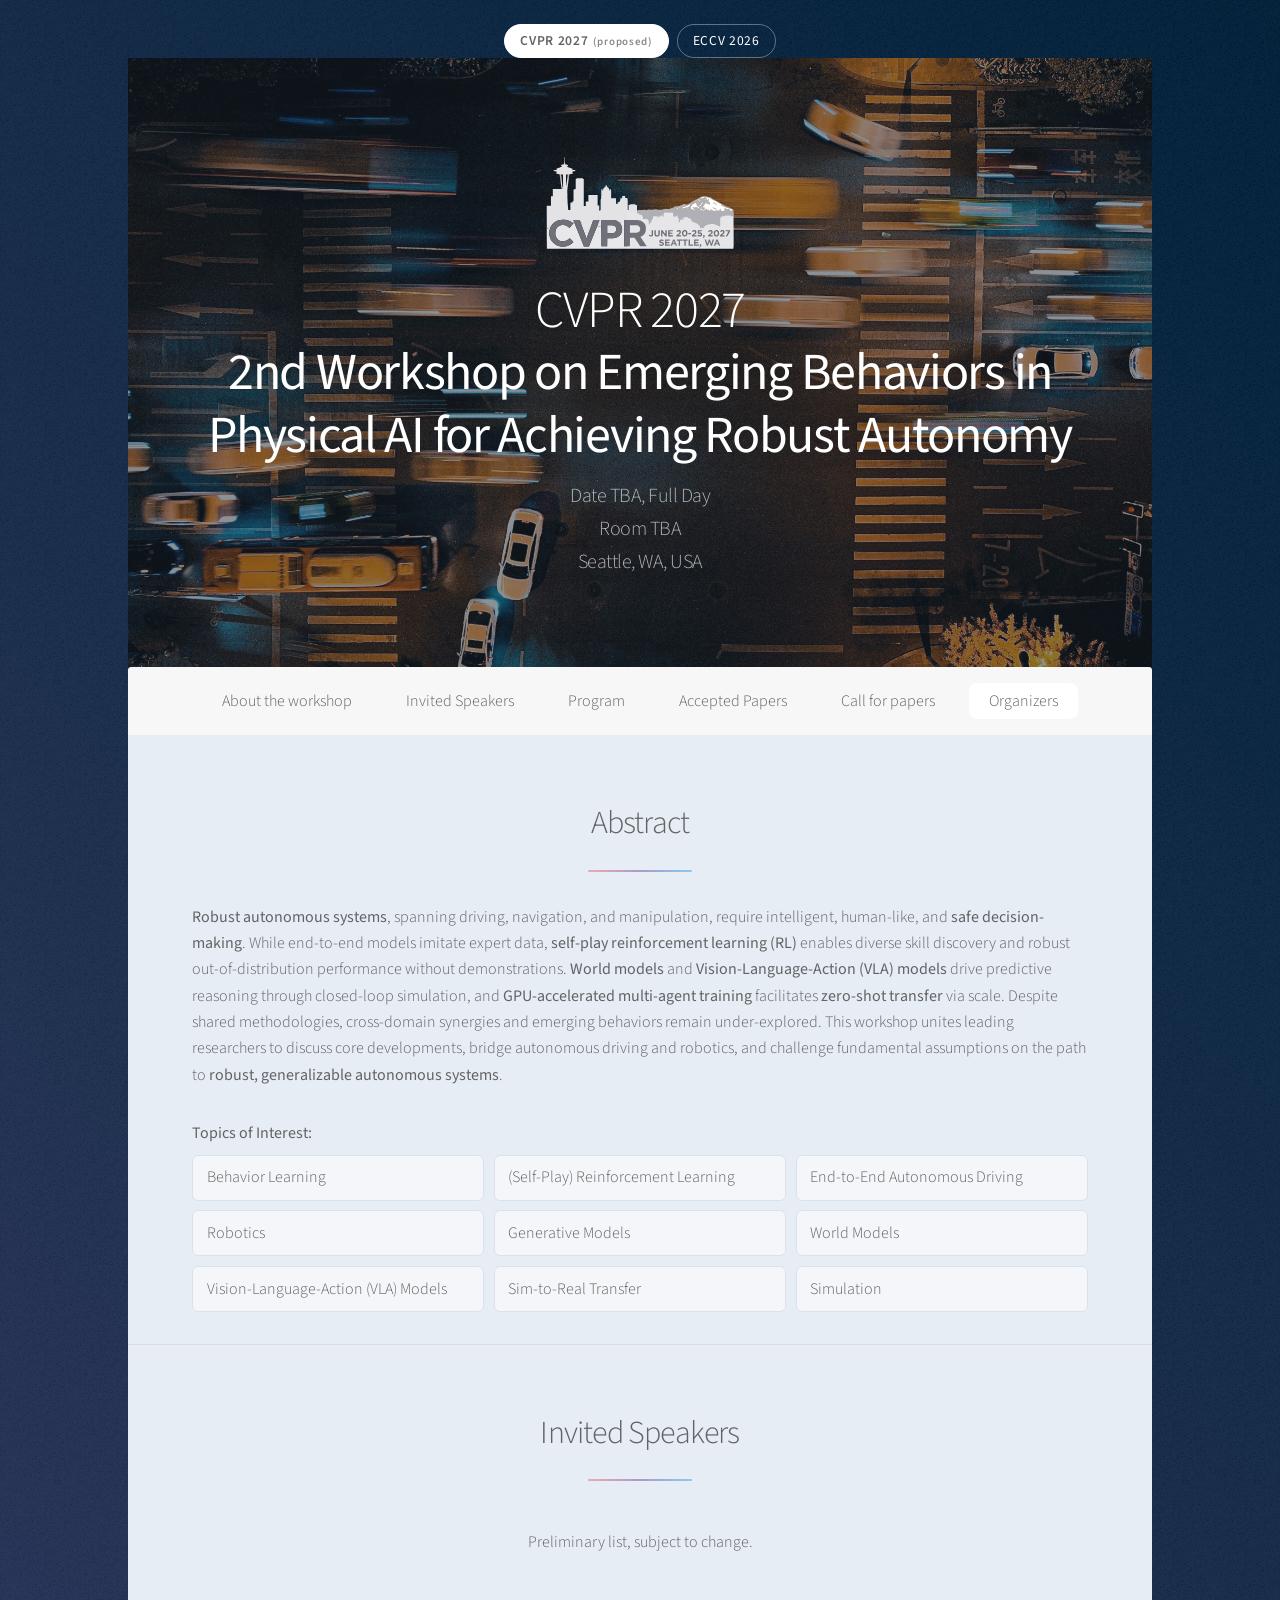
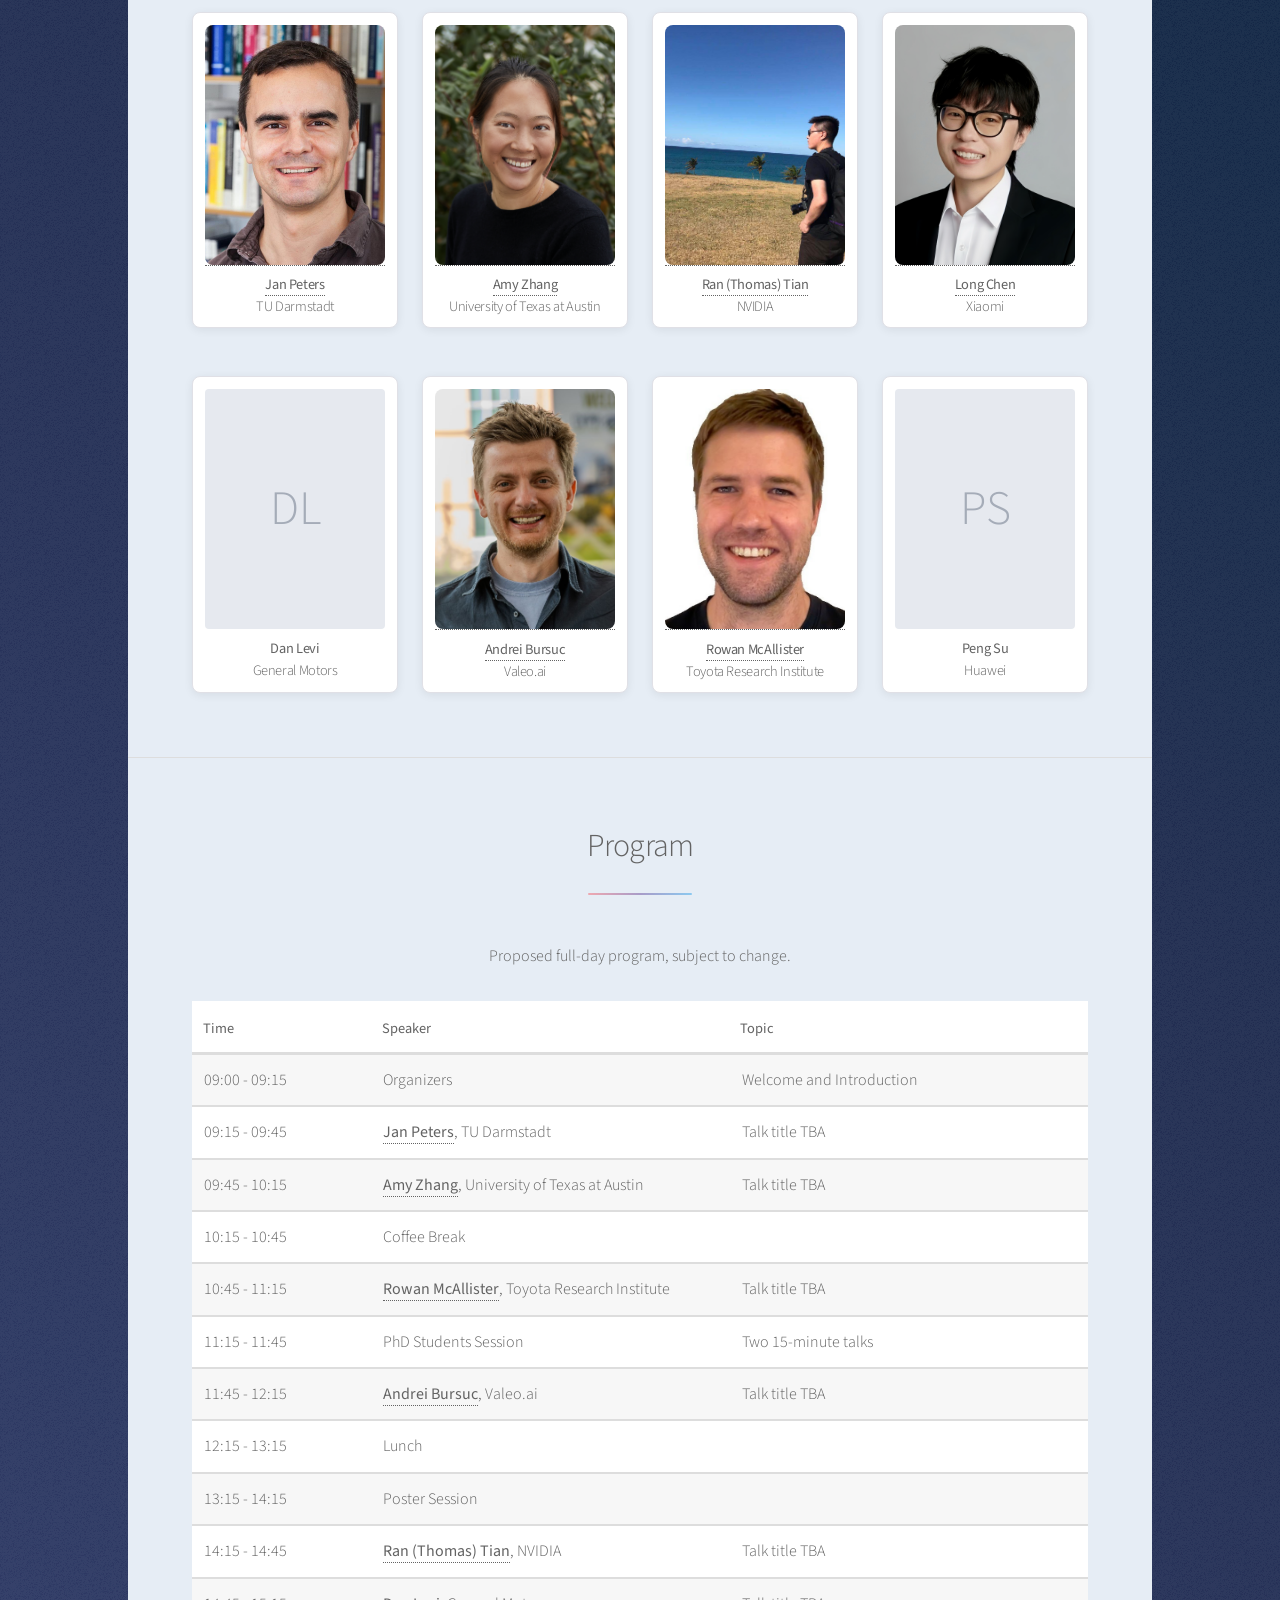
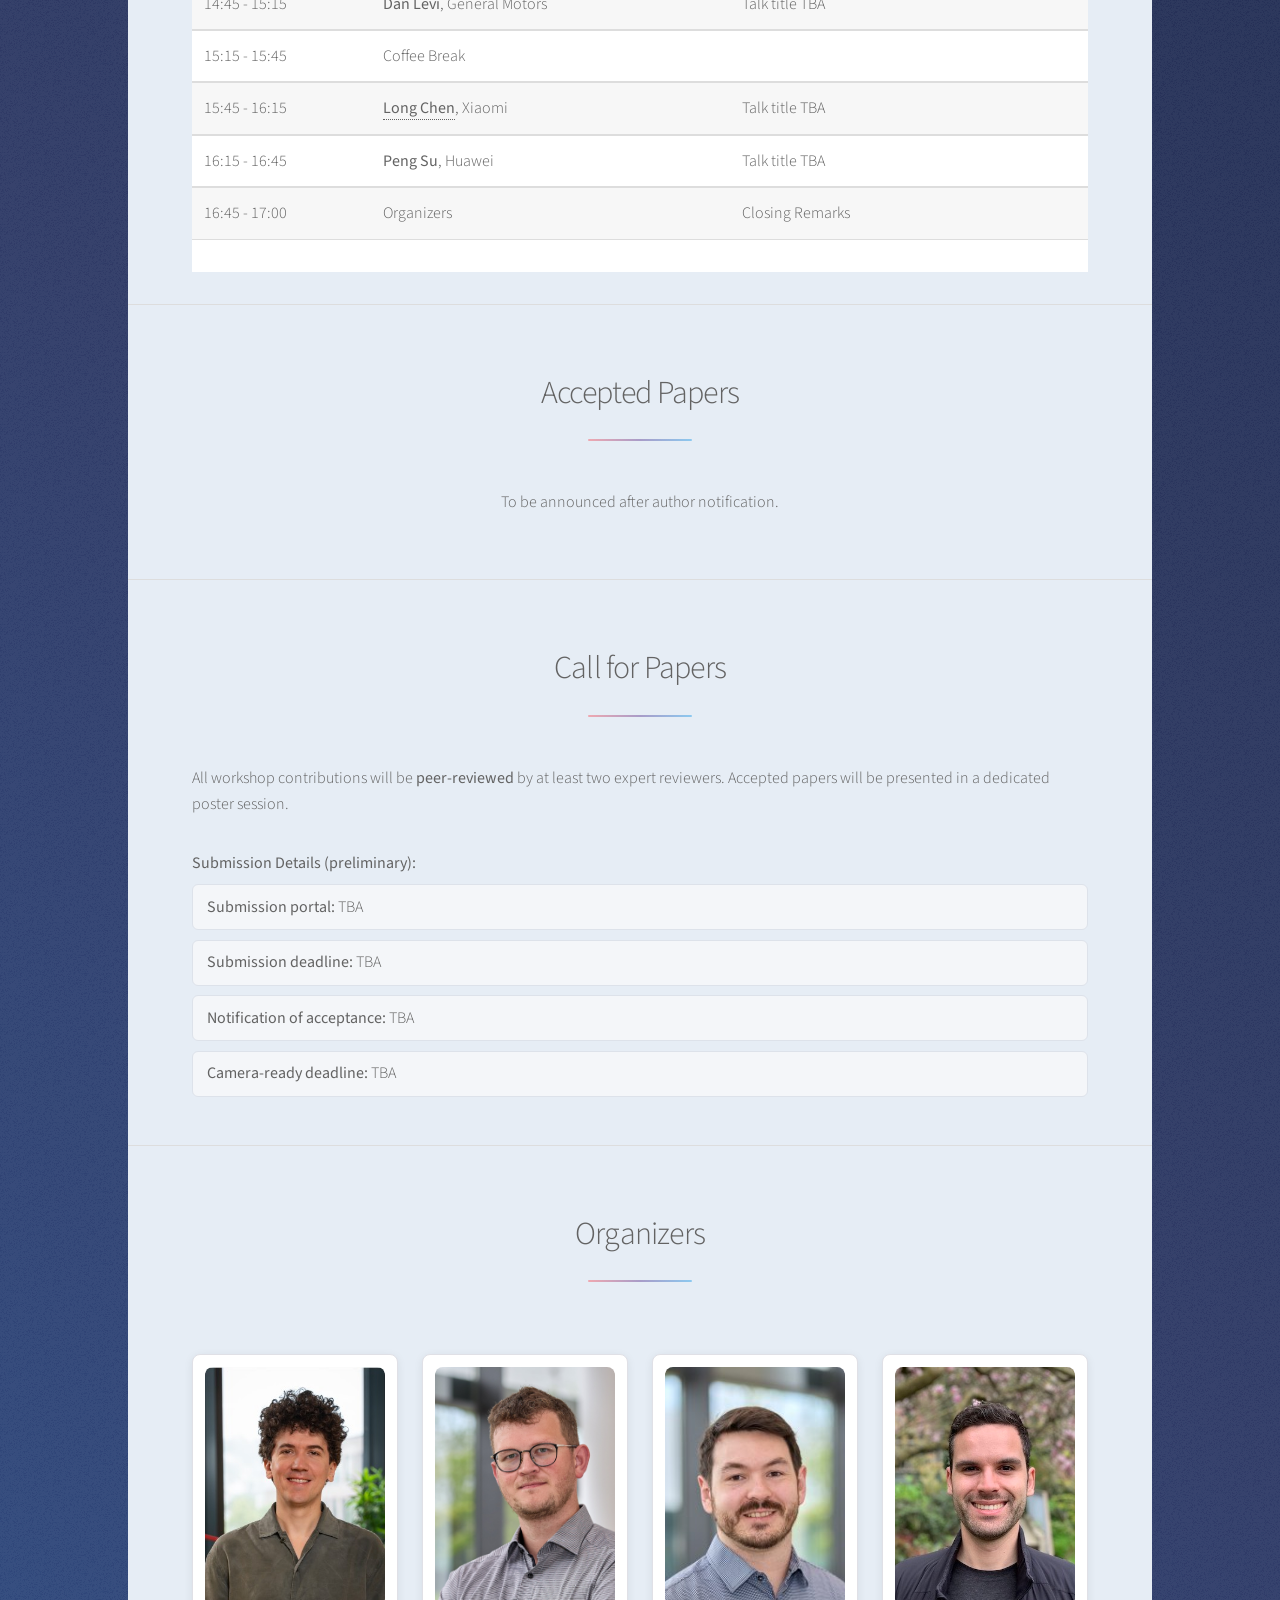
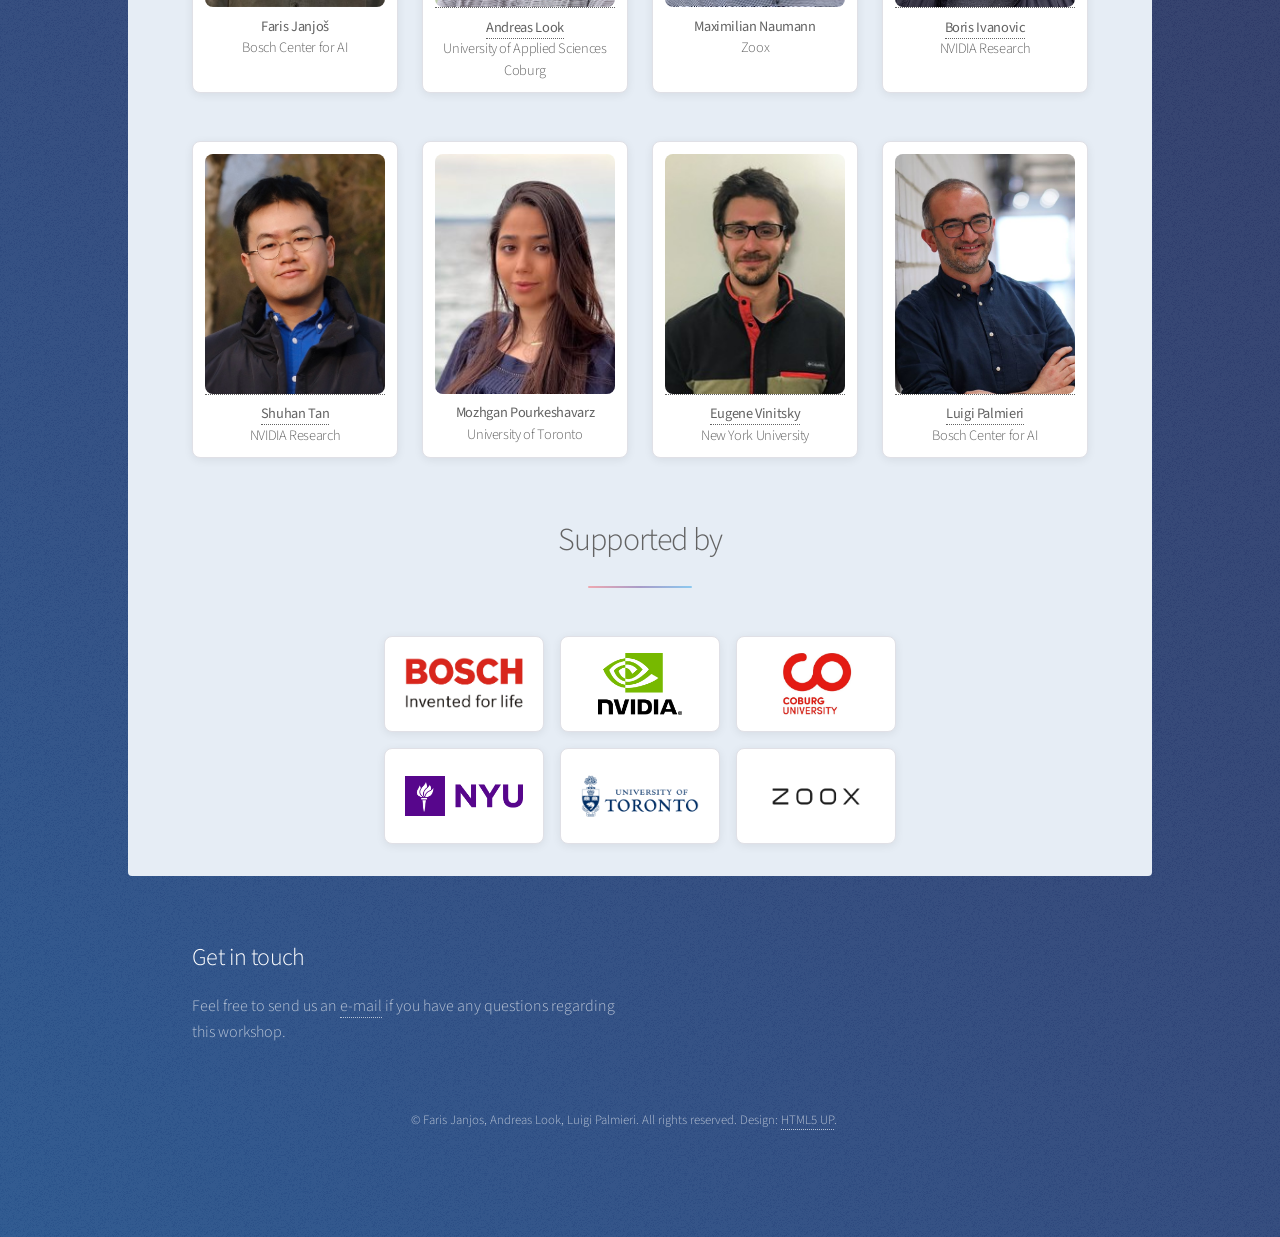
==== 2027/index.html @ 234c2feb "copy data from draft into website" ====
<!DOCTYPE HTML>
<!--
	Stellar by HTML5 UP
	html5up.net | @ajlkn
	Free for personal and commercial use under the CCA 3.0 license (html5up.net/license)
-->
<html>

<head>
	<title>2nd Workshop on Emerging Behaviors in Physical AI for Achieving Robust Autonomy</title>
	<meta charset="utf-8" />
	<meta name="viewport" content="width=device-width, initial-scale=1, user-scalable=no" />
	<link rel="stylesheet" href="../assets/css/main.css" />
	<link rel="stylesheet" href="../assets/css/editions.css" />
	<noscript>
		<link rel="stylesheet" href="../assets/css/noscript.css" />
	</noscript>
	<link rel="apple-touch-icon" sizes="180x180" href="../apple-touch-icon.png">
	<link rel="icon" type="image/png" sizes="32x32" href="../favicon-32x32.png">
	<link rel="icon" type="image/png" sizes="16x16" href="../favicon-16x16.png">
	<link rel="shortcut icon" type="image/x-icon" href="../favicon.ico">
    <style>
        .organizer-image {
            width: 100%;
            aspect-ratio: 3 / 4;
            object-fit: cover;
            display: block;
            border-radius: 4px;
        }
        .placeholder-image {
            display: flex;
            align-items: center;
            justify-content: center;
            background: #e6e9ef;
            color: #a5acb8;
            font-size: 3em;
        }
        .speaker-card, .organizer-card {
            background: #fff;
            border: 1px solid #e0e0e6;
            border-radius: 8px;
            box-shadow: 0 2px 10px rgba(0, 0, 0, 0.07);
            transition: box-shadow 0.2s ease, transform 0.2s ease;
            text-align: center;
            padding: 0.75em 0.75em 0;
            height: 100%;
            box-sizing: border-box;
        }
        .speaker-card:hover, .organizer-card:hover {
            box-shadow: 0 6px 20px rgba(0, 0, 0, 0.13);
            transform: translateY(-3px);
        }
        .speaker-card .image.fit,
        .organizer-card .image.fit {
            margin: 0;
        }
        .speaker-card .image.fit a,
        .organizer-card .image.fit a {
            display: block;
        }
        .speaker-card h5, .organizer-card h5 {
            padding: 0.6em 0.5em 0.7em;
            margin: 0;
        }
        #speakers .box.alt .row,
        #organizers .box.alt .row {
            justify-content: center;
        }
		#program .table-wrapper {
			background: #fff;
			padding-top: 1em;
		}
		.sponsor-logos {
			display: flex;
			flex-wrap: wrap;
			justify-content: center;
			gap: 1em;
			list-style: none;
			padding: 0;
			max-width: 32em;
			margin: 1.5em auto 0;
		}
		.sponsor-logos li {
			display: flex;
			align-items: center;
			justify-content: center;
			width: 10em;
			height: 6em;
			padding: 1em 1.25em;
			background: #fff;
			border: 1px solid #e0e0e6;
			border-radius: 8px;
			box-shadow: 0 2px 10px rgba(0, 0, 0, 0.07);
			box-sizing: border-box;
		}
		.sponsor-logos img {
			max-width: 100%;
			max-height: 100%;
			object-fit: contain;
		}
		#header.alt .logo.cvpr-logo img {
			width: min(13rem, 60vw);
			max-width: 100%;
		}
    </style>
</head>

<body class="is-preload">

	<!-- Wrapper -->
	<div id="wrapper">

		<!-- Edition tabs -->
		<ul class="edition-tabs" aria-label="Workshop editions">
			<li><a href="index.html" class="current" aria-current="page">CVPR 2027<span class="tag">(proposed)</span></a></li>
			<li><a href="../index.html">ECCV 2026</a></li>
		</ul>

		<!-- Header -->
		<header id="header" class="alt">
			<span class="logo cvpr-logo"><img src="../images/cvpr/Floating-Logo_Hero.svg" alt="CVPR 2027" /></span>
			<h1>CVPR 2027 <br /> <strong>2nd Workshop on Emerging Behaviors in Physical AI for Achieving Robust Autonomy</strong></h1>
			<p>Date TBA, Full Day<br>Room TBA<br>Seattle, WA, USA</p>
		</header>

		<!-- Nav -->
		<nav id="nav">
			<ul>
				<li><a href="#intro" class="active">About the workshop</a></li>
				<li><a href="#speakers">Invited Speakers</a></li>
				<li><a href="#program">Program</a></li>
				<li><a href="#accepted_papers">Accepted Papers</a></li>
				<li><a href="#call_for_papers">Call for papers</a></li>
				<li><a href="#organizers">Organizers</a></li>
			</ul>
		</nav>

		<!-- Main -->
		<div id="main">

			<!-- Introduction -->
			<section id="intro" class="main">
				<div class="spotlight">
					<div class="content">
						<header class="major special">
							<h2>Abstract</h2>
						</header>
						<p>
						<strong>Robust autonomous systems</strong>, spanning driving, navigation, and manipulation, require intelligent, human-like, and <strong>safe decision-making</strong>.
						While end-to-end models imitate expert data, <strong>self-play reinforcement learning (RL)</strong> enables diverse skill discovery and robust out-of-distribution performance without demonstrations.
						<strong>World models</strong> and <strong>Vision-Language-Action (VLA) models</strong> drive predictive reasoning through closed-loop simulation,
						and <strong>GPU-accelerated multi-agent training</strong> facilitates <strong>zero-shot transfer</strong> via scale.
						Despite shared methodologies, cross-domain synergies and emerging behaviors remain under-explored.
						This workshop unites leading researchers to discuss core developments, bridge autonomous driving and robotics, and challenge fundamental assumptions on the path to <strong>robust, generalizable autonomous systems</strong>.</p>					</div>
				</div>
				<p style="margin-bottom: 0.5em"><strong>Topics of Interest:</strong></p>
				<ul style="display: grid; grid-template-columns: repeat(auto-fit, minmax(14em, 1fr)); gap: 0.6em; list-style: none; padding: 0; margin: 0;">
					<li style="background: #f4f6f9; border: 1px solid #dde2ea; border-radius: 6px; padding: 0.55em 0.85em;">Behavior Learning</li>
					<li style="background: #f4f6f9; border: 1px solid #dde2ea; border-radius: 6px; padding: 0.55em 0.85em;">(Self-Play) Reinforcement Learning</li>
					<li style="background: #f4f6f9; border: 1px solid #dde2ea; border-radius: 6px; padding: 0.55em 0.85em;">End-to-End Autonomous Driving</li>
					<li style="background: #f4f6f9; border: 1px solid #dde2ea; border-radius: 6px; padding: 0.55em 0.85em;">Robotics</li>
					<li style="background: #f4f6f9; border: 1px solid #dde2ea; border-radius: 6px; padding: 0.55em 0.85em;">Generative Models</li>
					<li style="background: #f4f6f9; border: 1px solid #dde2ea; border-radius: 6px; padding: 0.55em 0.85em;">World Models</li>
					<li style="background: #f4f6f9; border: 1px solid #dde2ea; border-radius: 6px; padding: 0.55em 0.85em;">Vision-Language-Action (VLA) Models</li>
					<li style="background: #f4f6f9; border: 1px solid #dde2ea; border-radius: 6px; padding: 0.55em 0.85em;">Sim-to-Real Transfer</li>
					<li style="background: #f4f6f9; border: 1px solid #dde2ea; border-radius: 6px; padding: 0.55em 0.85em;">Simulation</li>
				</ul>
			</section>

			<section id="speakers" class="main style1">
				<div class="container">
					<header class="major special">
						<h2>Invited Speakers</h2>
					</header>
					<p style="text-align: center;">Preliminary list, subject to change.</p>
					<div class="box alt">
						<div class="row gtr-uniform" style="margin-top: 1.5em;">
							<div class="col-3">
								<div class="speaker-card">
									<span class="image fit"><a href="https://www.ias.informatik.tu-darmstadt.de/Member/JanPeters"><img class="organizer-image" src="../images/Speakers/jan_peters.png" alt="Jan Peters" /></a></span>
									<h5><a href="https://www.ias.informatik.tu-darmstadt.de/Member/JanPeters"><strong>Jan Peters</strong></a><br/>TU Darmstadt</h5>
								</div>
							</div>
							<div class="col-3">
								<div class="speaker-card">
									<span class="image fit"><a href="https://amyzhang.github.io/"><img class="organizer-image" src="../images/Speakers/amy_zhang.png" alt="Amy Zhang" /></a></span>
									<h5><a href="https://amyzhang.github.io/"><strong>Amy Zhang</strong></a><br/>University of Texas at Austin</h5>
								</div>
							</div>
							<div class="col-3">
								<div class="speaker-card">
									<span class="image fit"><a href="https://thomasrantian.github.io/"><img class="organizer-image" src="../images/Speakers/thomas_tian.png" alt="Ran (Thomas) Tian" /></a></span>
									<h5><a href="https://thomasrantian.github.io/"><strong>Ran (Thomas) Tian</strong></a><br/>NVIDIA</h5>
								</div>
							</div>
							<div class="col-3">
								<div class="speaker-card">
									<span class="image fit"><a href="https://long.ooo/"><img class="organizer-image" src="../images/Speakers/long_chen.png" alt="Long Chen" /></a></span>
									<h5><a href="https://long.ooo/"><strong>Long Chen</strong></a><br/>Xiaomi</h5>
								</div>
							</div>
						</div>
						<div class="row gtr-uniform" style="margin-top: 1.5em;">
							<div class="col-3">
								<div class="speaker-card">
									<span class="image fit"><span class="organizer-image placeholder-image">DL</span></span>
									<h5><strong>Dan Levi</strong><br/>General Motors</h5>
								</div>
							</div>
							<div class="col-3">
								<div class="speaker-card">
									<span class="image fit"><a href="https://abursuc.github.io/"><img class="organizer-image" src="../images/Speakers/andrei_bursuc.png" alt="Andrei Bursuc" /></a></span>
									<h5><a href="https://abursuc.github.io/"><strong>Andrei Bursuc</strong></a><br/>Valeo.ai</h5>
								</div>
							</div>
							<div class="col-3">
								<div class="speaker-card">
									<span class="image fit"><a href="https://rowanmcallister.github.io/"><img class="organizer-image" src="../images/Speakers/rowan_mcallister.jpg" alt="Rowan McAllister" /></a></span>
									<h5><a href="https://rowanmcallister.github.io/"><strong>Rowan McAllister</strong></a><br/>Toyota Research Institute</h5>
								</div>
							</div>
							<div class="col-3">
								<div class="speaker-card">
									<span class="image fit"><span class="organizer-image placeholder-image">PS</span></span>
									<h5><strong>Peng Su</strong><br/>Huawei</h5>
								</div>
							</div>
						</div>
					</div>
				</div>
			</section>

			<section id="program" class="main style1">
				<div class="container">
					<header class="major special">
						<h2>Program</h2>
					</header>
					<p style="text-align: center;">Proposed full-day program, subject to change.</p>
					<div class="table-wrapper">
						<table>
							<thead>
								<tr>
									<th>Time</th>
									<th>Speaker</th>
									<th>Topic</th>
								</tr>
							</thead>
							<tbody>
								<tr>
									<td>09:00 - 09:15</td>
									<td>Organizers</td>
									<td>Welcome and Introduction</td>
								</tr>
								<tr>
									<td>09:15 - 09:45</td>
									<td><strong><a href="https://www.ias.informatik.tu-darmstadt.de/Member/JanPeters">Jan Peters</a></strong>, TU Darmstadt</td>
									<td>Talk title TBA</td>
								</tr>
								<tr>
									<td>09:45 - 10:15</td>
									<td><strong><a href="https://amyzhang.github.io/">Amy Zhang</a></strong>, University of Texas at Austin</td>
									<td>Talk title TBA</td>
								</tr>
								<tr>
									<td>10:15 - 10:45</td>
									<td>Coffee Break</td>
									<td></td>
								</tr>
								<tr>
									<td>10:45 - 11:15</td>
									<td><strong><a href="https://rowanmcallister.github.io/">Rowan McAllister</a></strong>, Toyota Research Institute</td>
									<td>Talk title TBA</td>
								</tr>
								<tr>
									<td>11:15 - 11:45</td>
									<td>PhD Students Session</td>
									<td>Two 15-minute talks</td>
								</tr>
								<tr>
									<td>11:45 - 12:15</td>
									<td><strong><a href="https://abursuc.github.io/">Andrei Bursuc</a></strong>, Valeo.ai</td>
									<td>Talk title TBA</td>
								</tr>
								<tr>
									<td>12:15 - 13:15</td>
									<td>Lunch</td>
									<td></td>
								</tr>
								<tr>
									<td>13:15 - 14:15</td>
									<td>Poster Session</td>
									<td></td>
								</tr>
								<tr>
									<td>14:15 - 14:45</td>
									<td><strong><a href="https://thomasrantian.github.io/">Ran (Thomas) Tian</a></strong>, NVIDIA</td>
									<td>Talk title TBA</td>
								</tr>
								<tr>
									<td>14:45 - 15:15</td>
									<td><strong>Dan Levi</strong>, General Motors</td>
									<td>Talk title TBA</td>
								</tr>
								<tr>
									<td>15:15 - 15:45</td>
									<td>Coffee Break</td>
									<td></td>
								</tr>
								<tr>
									<td>15:45 - 16:15</td>
									<td><strong><a href="https://long.ooo/">Long Chen</a></strong>, Xiaomi</td>
									<td>Talk title TBA</td>
								</tr>
								<tr>
									<td>16:15 - 16:45</td>
									<td><strong>Peng Su</strong>, Huawei</td>
									<td>Talk title TBA</td>
								</tr>
								<tr>
									<td>16:45 - 17:00</td>
									<td>Organizers</td>
									<td>Closing Remarks</td>
								</tr>
							</tbody>
						</table>
					</div>
				</div>
			</section>

			<section id="accepted_papers" class="main style1">
				<div class="container">
					<header class="major special">
						<h2>Accepted Papers</h2>
					</header>
					<p style="text-align: center;">To be announced after author notification.</p>
				</div>
			</section>

			<section id="call_for_papers" class="main">
			<div class="content">
                    <header class="major special">
                        <h2>Call for Papers</h2>
                    </header>
                    <p>
                        All workshop contributions will be <strong>peer-reviewed</strong> by at least two expert reviewers.
                        Accepted papers will be presented in a dedicated poster session.
                    </p>
                    <p style="margin-bottom: 0.5em"><strong>Submission Details (preliminary):</strong></p>
                    <ul style="display: grid; grid-template-columns: 1fr; gap: 0.6em; list-style: none; padding: 0; margin: 0 0 1em;">
                        <li style="background: #f4f6f9; border: 1px solid #dde2ea; border-radius: 6px; padding: 0.55em 0.85em;"><strong>Submission portal:</strong> TBA</li>
                        <li style="background: #f4f6f9; border: 1px solid #dde2ea; border-radius: 6px; padding: 0.55em 0.85em;"><strong>Submission deadline:</strong> TBA</li>
                        <li style="background: #f4f6f9; border: 1px solid #dde2ea; border-radius: 6px; padding: 0.55em 0.85em;"><strong>Notification of acceptance:</strong> TBA</li>
                        <li style="background: #f4f6f9; border: 1px solid #dde2ea; border-radius: 6px; padding: 0.55em 0.85em;"><strong>Camera-ready deadline:</strong> TBA</li>
                    </ul>
                </div>
			</section>

			<section id="organizers" class="main style1">
				<div class="container">
					<header class="major special">
						<h2>Organizers</h2>
					</header>
					<div class="box alt">
						<div class="row gtr-uniform" style="margin-top: 1.5em;">
							<div class="col-3">
								<div class="organizer-card">
									<span class="image fit"><img class="organizer-image" src="../images/Organizers/faris_janjos.jpeg" alt="Faris Janjoš" /></span>
									<h5><strong>Faris Janjoš</strong><br/>Bosch Center for AI</h5>
								</div>
							</div>
							<div class="col-3">
								<div class="organizer-card">
									<span class="image fit"><a href="https://look-andreas.github.io/"><img class="organizer-image" src="../images/Organizers/look_andreas_cropped.jpg" alt="Andreas Look" /></a></span>
									<h5><a href="https://look-andreas.github.io/"><strong>Andreas Look</strong></a><br/>University of Applied Sciences Coburg</h5>
								</div>
							</div>
							<div class="col-3">
								<div class="organizer-card">
									<span class="image fit"><img class="organizer-image" src="../images/Organizers/max_naumann.jpg" alt="Maximilian Naumann" /></span>
									<h5><strong>Maximilian Naumann</strong><br/>Zoox</h5>
								</div>
							</div>
							<div class="col-3">
								<div class="organizer-card">
									<span class="image fit"><a href="https://www.borisivanovic.com/"><img class="organizer-image" src="../images/Organizers/boris_ivanovic.jpg" alt="Boris Ivanovic" /></a></span>
									<h5><a href="https://www.borisivanovic.com/"><strong>Boris Ivanovic</strong></a><br/>NVIDIA Research</h5>
								</div>
							</div>
						</div>
						<div class="row gtr-uniform" style="margin-top: 1.5em;">
							<div class="col-3">
								<div class="organizer-card">
									<span class="image fit"><a href="https://ariostgx.github.io/website/"><img class="organizer-image" src="../images/Organizers/shuhan_tan.jpg" alt="Shuhan Tan" /></a></span>
									<h5><a href="https://ariostgx.github.io/website/"><strong>Shuhan Tan</strong></a><br/>NVIDIA Research</h5>
								</div>
							</div>
							<div class="col-3">
								<div class="organizer-card">
									<span class="image fit"><img class="organizer-image" src="../images/Organizers/mozhgan_pourk.png" alt="Mozhgan Pourkeshavarz" /></span>
									<h5><strong>Mozhgan Pourkeshavarz</strong><br/>University of Toronto</h5>
								</div>
							</div>
							<div class="col-3">
								<div class="organizer-card">
									<span class="image fit"><a href="https://www.eugenevinitsky.com/"><img class="organizer-image" src="../images/Speakers/eugene_vinitsky.jpg" alt="Eugene Vinitsky" /></a></span>
									<h5><a href="https://www.eugenevinitsky.com/"><strong>Eugene Vinitsky</strong></a><br/>New York University</h5>
								</div>
							</div>
							<div class="col-3">
								<div class="organizer-card">
									<span class="image fit"><a href="https://palmieri.github.io/"><img class="organizer-image" src="../images/Organizers/palmieri_luigi.png" alt="Luigi Palmieri" /></a></span>
									<h5><a href="https://palmieri.github.io/"><strong>Luigi Palmieri</strong></a><br/>Bosch Center for AI</h5>
								</div>
							</div>
						</div>
					</div>
					</br>
					<header class="major special">
						<h2>Supported by</h2>
					</header>
					<ul class="sponsor-logos">
						<li><img src="../images/Affiliations/BoschLogo_cropped.jpg" alt="Bosch" /></li>
						<li><img src="../images/Affiliations/NVIDIA.png" alt="NVIDIA" /></li>
						<li><img src="../images/Affiliations/coburg.png" alt="Coburg University" /></li>
						<li><img src="../images/Affiliations/nyu.png" alt="New York University" /></li>
						<li><img src="../images/Affiliations/toronto.png" alt="University of Toronto" /></li>
						<li><img src="../images/Affiliations/Zoox_logo_2021.png" alt="Zoox" /></li>
					</ul>
				</div>
			</section>

		</div>

		<!-- Footer -->
		<footer id="footer">
			<section>
				<h2>Get in touch</h2>
				<p>
				Feel free to send us an
				<a href="mailto:faris.janjos@bosch.com,ev2237@nyu.edu?subject=EmergingAD%20CVPR%202027" target="_top">e-mail</a> if you have any questions regarding this workshop.
				</p>
			</section>
			<p class="copyright">&copy; Faris Janjos, Andreas Look, Luigi Palmieri. All rights reserved. Design: <a
					href="https://html5up.net">HTML5 UP</a>.</p>
		</footer>

	</div>

	<!-- Scripts -->
	<script src="../assets/js/jquery.min.js"></script>
	<script src="../assets/js/jquery.scrollex.min.js"></script>
	<script src="../assets/js/jquery.scrolly.min.js"></script>
	<script src="../assets/js/browser.min.js"></script>
	<script src="../assets/js/breakpoints.min.js"></script>
	<script src="../assets/js/util.js"></script>
	<script src="../assets/js/main.js"></script>

</body>

</html>
---- assets/css/main.css ----
@import url(fontawesome-all.min.css);
@import 'https://fonts.googleapis.com/css?family=Source+Sans+Pro:300,400';

/*
	Stellar by HTML5 UP
	html5up.net | @ajlkn
	Free for personal and commercial use under the CCA 3.0 license (html5up.net/license)
	LHMP 2022
*/

html, body, div, span, applet, object,
iframe, h1, h2, h3, h4, h5, h6, p, blockquote,
pre, a, abbr, acronym, address, big, cite,
code, del, dfn, em, img, ins, kbd, q, s, samp,
small, strike, strong, sub, sup, tt, var, b,
u, i, center, dl, dt, dd, ol, ul, li, fieldset,
form, label, legend, table, caption, tbody,
tfoot, thead, tr, th, td, article, aside,
canvas, details, embed, figure, figcaption,
footer, header, hgroup, menu, nav, output, ruby,
section, summary, time, mark, audio, video {
	margin: 0;
	padding: 0;
	border: 0;
	font-size: 100%;
	font: inherit;
	vertical-align: baseline;}

article, aside, details, figcaption, figure,
footer, header, hgroup, menu, nav, section {
	display: block;}

body {
	line-height: 1;
}

ol, ul {
	list-style: none;
}

blockquote, q {
	quotes: none;
}

	blockquote:before, blockquote:after, q:before, q:after {
		content: '';
		content: none;
	}

table {
	border-collapse: collapse;
	border-spacing: 0;
}

body {
	-webkit-text-size-adjust: none;
}

mark {
	background-color: transparent;
	color: inherit;
}

input::-moz-focus-inner {
	border: 0;
	padding: 0;
}

input, select, textarea {
	-moz-appearance: none;
	-webkit-appearance: none;
	-ms-appearance: none;
	appearance: none;
}

/* Basic */

	@-ms-viewport {
		width: device-width;
	}

	body {
		-ms-overflow-style: scrollbar;
	}

	@media screen and (max-width: 480px) {

		html, body {
			min-width: 320px;
		}

	}

	html {
		box-sizing: border-box;
	}

	*, *:before, *:after {
		box-sizing: inherit;
	}

	body {
		background-color: #2d5890;
		background-image: url("images/overlay.png"), -moz-linear-gradient(45deg, #2d5890, #315186, #334a7c, #334372, #333d68, #2e3961, #293459, #243052, #1b2c4b, #122845, #08233e, #001f37);
		background-image: url("images/overlay.png"), -webkit-linear-gradient(45deg, #2d5890, #315186, #334a7c, #334372, #333d68, #2e3961, #293459, #243052, #1b2c4b, #122845, #08233e, #001f37);
		background-image: url("images/overlay.png"), -ms-linear-gradient(45deg, #2d5890, #315186, #334a7c, #334372, #333d68, #2e3961, #293459, #243052, #1b2c4b, #122845, #08233e, #001f37);
		background-image: url("images/overlay.png"), linear-gradient(45deg, #2d5890, #315186, #334a7c, #334372, #333d68, #2e3961, #293459, #243052, #1b2c4b, #122845, #08233e, #001f37);
	}

		body.is-preload *, body.is-preload *:before, body.is-preload *:after {
			-moz-animation: none !important;
			-webkit-animation: none !important;
			-ms-animation: none !important;
			animation: none !important;
			-moz-transition: none !important;
			-webkit-transition: none !important;
			-ms-transition: none !important;
			transition: none !important;
		}

/* Type */

	body {
		background-color: #2d5890;
		color: rgba(255, 255, 255, 0.65);
	}

	body, input, select, textarea {
		font-family: "Source Sans Pro", Helvetica, sans-serif;
		font-size: 17pt;
		font-weight: 300;
		line-height: 1.65;
	}

		@media screen and (max-width: 1680px) {

			body, input, select, textarea {
				font-size: 14pt;
			}

		}

		@media screen and (max-width: 1280px) {

			body, input, select, textarea {
				font-size: 12pt;
			}

		}

		@media screen and (max-width: 360px) {

			body, input, select, textarea {
				font-size: 11pt;
			}

		}

	a {
		-moz-transition: color 0.2s ease, border-bottom 0.2s ease;
		-webkit-transition: color 0.2s ease, border-bottom 0.2s ease;
		-ms-transition: color 0.2s ease, border-bottom 0.2s ease;
		transition: color 0.2s ease, border-bottom 0.2s ease;
		text-decoration: none;
		border-bottom: dotted 1px;
		color: inherit;
	}

		a:hover {
			border-bottom-color: transparent;
		}

	strong, b {
		font-weight: 400;
	}

	em, i {
		font-style: italic;
	}

	p {
		margin: 0 0 2em 0;
	}

		p.content {
			-moz-columns: 20em 2;
			-webkit-columns: 20em 2;
			-ms-columns: 20em 2;
			columns: 20em 2;
			-moz-column-gap: 2em;
			-webkit-column-gap: 2em;
			-ms-column-gap: 2em;
			column-gap: 2em;
			text-align: justify;
		}

	h1, h2, h3, h4, h5, h6 {
		font-weight: 300;
		line-height: 1.5;
		margin: 0 0 0.7em 0;
		letter-spacing: -0.025em;
	}

		h1 a, h2 a, h3 a, h4 a, h5 a, h6 a {
			color: inherit;
			text-decoration: none;
		}

	h1 {
		font-size: 2.5em;
		line-height: 1.2;
	}

	h2 {
		font-size: 1.5em;
	}

	h3 {
		font-size: 1.25em;
	}

	h4 {
		font-size: 1.1em;
	}

	h5 {
		font-size: 0.9em;
	}

	h6 {
		font-size: 0.7em;
	}

	@media screen and (max-width: 736px) {

		h1 {
			font-size: 2em;
		}

	}

	sub {
		font-size: 0.8em;
		position: relative;
		top: 0.5em;
	}

	sup {
		font-size: 0.8em;
		position: relative;
		top: -0.5em;
	}

	blockquote {
		border-left: solid 4px;
		font-style: italic;
		margin: 0 0 2em 0;
		padding: 0.5em 0 0.5em 2em;
	}

	code {
		border-radius: 8px;
		border: solid 1px;
		font-family: "Courier New", monospace;
		font-size: 0.9em;
		margin: 0 0.25em;
		padding: 0.25em 0.65em;
	}

	pre {
		-webkit-overflow-scrolling: touch;
		font-family: "Courier New", monospace;
		font-size: 0.9em;
		margin: 0 0 2em 0;
	}

		pre code {
			display: block;
			line-height: 1.75;
			padding: 1em 1.5em;
			overflow-x: auto;
		}

	hr {
		border: 0;
		border-bottom: solid 1px;
		margin: 2em 0;
	}

		hr.major {
			margin: 3em 0;
		}

	.align-left {
		text-align: left;
	}

	.align-center {
		text-align: center;
	}

	.align-right {
		text-align: right;
	}

	input, select, textarea {
		color: #ffffff;
	}

	a:hover {
		color: #ffffff;
	}

	strong, b {
		color: #ffffff;
	}

	h1, h2, h3, h4, h5, h6 {
		color: #ffffff;
	}

	blockquote {
		border-left-color: rgba(255, 255, 255, 0.35);
	}

	code {
		background: rgba(255, 255, 255, 0.075);
		border-color: rgba(255, 255, 255, 0.35);
	}

	hr {
		border-bottom-color: rgba(255, 255, 255, 0.35);
	}

/* Row */

	.row {
		display: flex;
		flex-wrap: wrap;
		box-sizing: border-box;
		align-items: stretch;
	}

		.row > * {
			box-sizing: border-box;
		}

		.row.gtr-uniform > * > :last-child {
			margin-bottom: 0;
		}

		.row.aln-left {
			justify-content: flex-start;
		}

		.row.aln-center {
			justify-content: center;
		}

		.row.aln-right {
			justify-content: flex-end;
		}

		.row.aln-top {
			align-items: flex-start;
		}

		.row.aln-middle {
			align-items: center;
		}

		.row.aln-bottom {
			align-items: flex-end;
		}

		.row > .imp {
			order: -1;
		}

		.row > .col-1 {
			width: 8.33333%;
		}

		.row > .off-1 {
			margin-left: 8.33333%;
		}

		.row > .col-2 {
			width: 16.66667%;
			margin: 0px auto;
		}

		.row > .off-2 {
			margin-left: 16.66667%;
		}

		.row > .col-3 {
			width: 25%;
		}

		.row > .off-3 {
			margin-left: 25%;
		}

		.row > .col-4 {
			width: 33.33333%;
		}

		.row > .off-4 {
			margin-left: 33.33333%;
		}

		.row > .col-5 {
			width: 41.66667%;
		}

		.row > .off-5 {
			margin-left: 41.66667%;
		}

		.row > .col-6 {
			width: 50%;
		}

		.row > .off-6 {
			margin-left: 50%;
		}

		.row > .col-7 {
			width: 58.33333%;
		}

		.row > .off-7 {
			margin-left: 58.33333%;
		}

		.row > .col-8 {
			width: 66.66667%;
		}

		.row > .off-8 {
			margin-left: 66.66667%;
		}

		.row > .col-9 {
			width: 75%;
		}

		.row > .off-9 {
			margin-left: 75%;
		}

		.row > .col-10 {
			width: 83.33333%;
		}

		.row > .off-10 {
			margin-left: 83.33333%;
		}

		.row > .col-11 {
			width: 91.66667%;
		}

		.row > .off-11 {
			margin-left: 91.66667%;
		}

		.row > .col-12 {
			width: 100%;
		}

		.row > .off-12 {
			margin-left: 100%;
		}

		.row.gtr-0 {
			margin-top: 0;
			margin-left: 0em;
		}

			.row.gtr-0 > * {
				padding: 0 0 0 0em;
			}

			.row.gtr-0.gtr-uniform {
				margin-top: 0em;
			}

				.row.gtr-0.gtr-uniform > * {
					padding-top: 0em;
				}

		.row.gtr-25 {
			margin-top: 0;
			margin-left: -0.375em;
		}

			.row.gtr-25 > * {
				padding: 0 0 0 0.375em;
			}

			.row.gtr-25.gtr-uniform {
				margin-top: -0.375em;
			}

				.row.gtr-25.gtr-uniform > * {
					padding-top: 0.375em;
				}

		.row.gtr-50 {
			margin-top: 0;
			margin-left: -0.75em;
		}

			.row.gtr-50 > * {
				padding: 0 0 0 0.75em;
			}

			.row.gtr-50.gtr-uniform {
				margin-top: -0.75em;
			}

				.row.gtr-50.gtr-uniform > * {
					padding-top: 0.75em;
				}

		.row {
			margin-top: 0;
			margin-left: -1.5em;
		}

			.row > * {
				padding: 0 0 0 1.5em;
			}

			.row.gtr-uniform {
				margin-top: -1.5em;
			}

				.row.gtr-uniform > * {
					padding-top: 1.5em;
				}

		.row.gtr-150 {
			margin-top: 0;
			margin-left: -2.25em;
		}

			.row.gtr-150 > * {
				padding: 0 0 0 2.25em;
			}

			.row.gtr-150.gtr-uniform {
				margin-top: -2.25em;
			}

				.row.gtr-150.gtr-uniform > * {
					padding-top: 2.25em;
				}

		.row.gtr-200 {
			margin-top: 0;
			margin-left: -3em;
		}

			.row.gtr-200 > * {
				padding: 0 0 0 3em;
			}

			.row.gtr-200.gtr-uniform {
				margin-top: -3em;
			}

				.row.gtr-200.gtr-uniform > * {
					padding-top: 3em;
				}

		@media screen and (max-width: 1680px) {

			.row {
				display: flex;
				flex-wrap: wrap;
				box-sizing: border-box;
				align-items: stretch;
			}

				.row > * {
					box-sizing: border-box;
				}

				.row.gtr-uniform > * > :last-child {
					margin-bottom: 0;
				}

				.row.aln-left {
					justify-content: flex-start;
				}

				.row.aln-center {
					justify-content: center;
				}

				.row.aln-right {
					justify-content: flex-end;
				}

				.row.aln-top {
					align-items: flex-start;
				}

				.row.aln-middle {
					align-items: center;
				}

				.row.aln-bottom {
					align-items: flex-end;
				}

				.row > .imp-xlarge {
					order: -1;
				}

				.row > .col-1-xlarge {
					width: 8.33333%;
				}

				.row > .off-1-xlarge {
					margin-left: 8.33333%;
				}

				.row > .col-2-xlarge {
					width: 16.66667%;
				}

				.row > .off-2-xlarge {
					margin-left: 16.66667%;
				}

				.row > .col-3-xlarge {
					width: 25%;
				}

				.row > .off-3-xlarge {
					margin-left: 25%;
				}

				.row > .col-4-xlarge {
					width: 33.33333%;
				}

				.row > .off-4-xlarge {
					margin-left: 33.33333%;
				}

				.row > .col-5-xlarge {
					width: 41.66667%;
				}

				.row > .off-5-xlarge {
					margin-left: 41.66667%;
				}

				.row > .col-6-xlarge {
					width: 50%;
				}

				.row > .off-6-xlarge {
					margin-left: 50%;
				}

				.row > .col-7-xlarge {
					width: 58.33333%;
				}

				.row > .off-7-xlarge {
					margin-left: 58.33333%;
				}

				.row > .col-8-xlarge {
					width: 66.66667%;
				}

				.row > .off-8-xlarge {
					margin-left: 66.66667%;
				}

				.row > .col-9-xlarge {
					width: 75%;
				}

				.row > .off-9-xlarge {
					margin-left: 75%;
				}

				.row > .col-10-xlarge {
					width: 83.33333%;
				}

				.row > .off-10-xlarge {
					margin-left: 83.33333%;
				}

				.row > .col-11-xlarge {
					width: 91.66667%;
				}

				.row > .off-11-xlarge {
					margin-left: 91.66667%;
				}

				.row > .col-12-xlarge {
					width: 100%;
				}

				.row > .off-12-xlarge {
					margin-left: 100%;
				}

				.row.gtr-0 {
					margin-top: 0;
					margin-left: 0em;
				}

					.row.gtr-0 > * {
						padding: 0 0 0 0em;
					}

					.row.gtr-0.gtr-uniform {
						margin-top: 0em;
					}

						.row.gtr-0.gtr-uniform > * {
							padding-top: 0em;
						}

				.row.gtr-25 {
					margin-top: 0;
					margin-left: -0.375em;
				}

					.row.gtr-25 > * {
						padding: 0 0 0 0.375em;
					}

					.row.gtr-25.gtr-uniform {
						margin-top: -0.375em;
					}

						.row.gtr-25.gtr-uniform > * {
							padding-top: 0.375em;
						}

				.row.gtr-50 {
					margin-top: 0;
					margin-left: -0.75em;
				}

					.row.gtr-50 > * {
						padding: 0 0 0 0.75em;
					}

					.row.gtr-50.gtr-uniform {
						margin-top: -0.75em;
					}

						.row.gtr-50.gtr-uniform > * {
							padding-top: 0.75em;
						}

				.row {
					margin-top: 0;
					margin-left: -1.5em;
				}

					.row > * {
						padding: 0 0 0 1.5em;
					}

					.row.gtr-uniform {
						margin-top: -1.5em;
					}

						.row.gtr-uniform > * {
							padding-top: 1.5em;
						}

				.row.gtr-150 {
					margin-top: 0;
					margin-left: -2.25em;
				}

					.row.gtr-150 > * {
						padding: 0 0 0 2.25em;
					}

					.row.gtr-150.gtr-uniform {
						margin-top: -2.25em;
					}

						.row.gtr-150.gtr-uniform > * {
							padding-top: 2.25em;
						}

				.row.gtr-200 {
					margin-top: 0;
					margin-left: -3em;
				}

					.row.gtr-200 > * {
						padding: 0 0 0 3em;
					}

					.row.gtr-200.gtr-uniform {
						margin-top: -3em;
					}

						.row.gtr-200.gtr-uniform > * {
							padding-top: 3em;
						}

		}

		@media screen and (max-width: 1280px) {

			.row {
				display: flex;
				flex-wrap: wrap;
				box-sizing: border-box;
				align-items: stretch;
			}

				.row > * {
					box-sizing: border-box;
				}

				.row.gtr-uniform > * > :last-child {
					margin-bottom: 0;
				}

				.row.aln-left {
					justify-content: flex-start;
				}

				.row.aln-center {
					justify-content: center;
				}

				.row.aln-right {
					justify-content: flex-end;
				}

				.row.aln-top {
					align-items: flex-start;
				}

				.row.aln-middle {
					align-items: center;
				}

				.row.aln-bottom {
					align-items: flex-end;
				}

				.row > .imp-large {
					order: -1;
				}

				.row > .col-1-large {
					width: 8.33333%;
				}

				.row > .off-1-large {
					margin-left: 8.33333%;
				}

				.row > .col-2-large {
					width: 16.66667%;
				}

				.row > .off-2-large {
					margin-left: 16.66667%;
				}

				.row > .col-3-large {
					width: 25%;
				}

				.row > .off-3-large {
					margin-left: 25%;
				}

				.row > .col-4-large {
					width: 33.33333%;
				}

				.row > .off-4-large {
					margin-left: 33.33333%;
				}

				.row > .col-5-large {
					width: 41.66667%;
				}

				.row > .off-5-large {
					margin-left: 41.66667%;
				}

				.row > .col-6-large {
					width: 50%;
				}

				.row > .off-6-large {
					margin-left: 50%;
				}

				.row > .col-7-large {
					width: 58.33333%;
				}

				.row > .off-7-large {
					margin-left: 58.33333%;
				}

				.row > .col-8-large {
					width: 66.66667%;
				}

				.row > .off-8-large {
					margin-left: 66.66667%;
				}

				.row > .col-9-large {
					width: 75%;
				}

				.row > .off-9-large {
					margin-left: 75%;
				}

				.row > .col-10-large {
					width: 83.33333%;
				}

				.row > .off-10-large {
					margin-left: 83.33333%;
				}

				.row > .col-11-large {
					width: 91.66667%;
				}

				.row > .off-11-large {
					margin-left: 91.66667%;
				}

				.row > .col-12-large {
					width: 100%;
				}

				.row > .off-12-large {
					margin-left: 100%;
				}

				.row.gtr-0 {
					margin-top: 0;
					margin-left: 0em;
				}

					.row.gtr-0 > * {
						padding: 0 0 0 0em;
					}

					.row.gtr-0.gtr-uniform {
						margin-top: 0em;
					}

						.row.gtr-0.gtr-uniform > * {
							padding-top: 0em;
						}

				.row.gtr-25 {
					margin-top: 0;
					margin-left: -0.375em;
				}

					.row.gtr-25 > * {
						padding: 0 0 0 0.375em;
					}

					.row.gtr-25.gtr-uniform {
						margin-top: -0.375em;
					}

						.row.gtr-25.gtr-uniform > * {
							padding-top: 0.375em;
						}

				.row.gtr-50 {
					margin-top: 0;
					margin-left: -0.75em;
				}

					.row.gtr-50 > * {
						padding: 0 0 0 0.75em;
					}

					.row.gtr-50.gtr-uniform {
						margin-top: -0.75em;
					}

						.row.gtr-50.gtr-uniform > * {
							padding-top: 0.75em;
						}

				.row {
					margin-top: 0;
					margin-left: -1.5em;
				}

					.row > * {
						padding: 0 0 0 1.5em;
					}

					.row.gtr-uniform {
						margin-top: -1.5em;
					}

						.row.gtr-uniform > * {
							padding-top: 1.5em;
						}

				.row.gtr-150 {
					margin-top: 0;
					margin-left: -2.25em;
				}

					.row.gtr-150 > * {
						padding: 0 0 0 2.25em;
					}

					.row.gtr-150.gtr-uniform {
						margin-top: -2.25em;
					}

						.row.gtr-150.gtr-uniform > * {
							padding-top: 2.25em;
						}

				.row.gtr-200 {
					margin-top: 0;
					margin-left: -3em;
				}

					.row.gtr-200 > * {
						padding: 0 0 0 3em;
					}

					.row.gtr-200.gtr-uniform {
						margin-top: -3em;
					}

						.row.gtr-200.gtr-uniform > * {
							padding-top: 3em;
						}

		}

		@media screen and (max-width: 980px) {

			.row {
				display: flex;
				flex-wrap: wrap;
				box-sizing: border-box;
				align-items: stretch;
			}

				.row > * {
					box-sizing: border-box;
				}

				.row.gtr-uniform > * > :last-child {
					margin-bottom: 0;
				}

				.row.aln-left {
					justify-content: flex-start;
				}

				.row.aln-center {
					justify-content: center;
				}

				.row.aln-right {
					justify-content: flex-end;
				}

				.row.aln-top {
					align-items: flex-start;
				}

				.row.aln-middle {
					align-items: center;
				}

				.row.aln-bottom {
					align-items: flex-end;
				}

				.row > .imp-medium {
					order: -1;
				}

				.row > .col-1-medium {
					width: 8.33333%;
				}

				.row > .off-1-medium {
					margin-left: 8.33333%;
				}

				.row > .col-2-medium {
					width: 16.66667%;
				}

				.row > .off-2-medium {
					margin-left: 16.66667%;
				}

				.row > .col-3-medium {
					width: 25%;
				}

				.row > .off-3-medium {
					margin-left: 25%;
				}

				.row > .col-4-medium {
					width: 33.33333%;
				}

				.row > .off-4-medium {
					margin-left: 33.33333%;
				}

				.row > .col-5-medium {
					width: 41.66667%;
				}

				.row > .off-5-medium {
					margin-left: 41.66667%;
				}

				.row > .col-6-medium {
					width: 50%;
				}

				.row > .off-6-medium {
					margin-left: 50%;
				}

				.row > .col-7-medium {
					width: 58.33333%;
				}

				.row > .off-7-medium {
					margin-left: 58.33333%;
				}

				.row > .col-8-medium {
					width: 66.66667%;
				}

				.row > .off-8-medium {
					margin-left: 66.66667%;
				}

				.row > .col-9-medium {
					width: 75%;
				}

				.row > .off-9-medium {
					margin-left: 75%;
				}

				.row > .col-10-medium {
					width: 83.33333%;
				}

				.row > .off-10-medium {
					margin-left: 83.33333%;
				}

				.row > .col-11-medium {
					width: 91.66667%;
				}

				.row > .off-11-medium {
					margin-left: 91.66667%;
				}

				.row > .col-12-medium {
					width: 100%;
				}

				.row > .off-12-medium {
					margin-left: 100%;
				}

				.row.gtr-0 {
					margin-top: 0;
					margin-left: 0em;
				}

					.row.gtr-0 > * {
						padding: 0 0 0 0em;
					}

					.row.gtr-0.gtr-uniform {
						margin-top: 0em;
					}

						.row.gtr-0.gtr-uniform > * {
							padding-top: 0em;
						}

				.row.gtr-25 {
					margin-top: 0;
					margin-left: -0.375em;
				}

					.row.gtr-25 > * {
						padding: 0 0 0 0.375em;
					}

					.row.gtr-25.gtr-uniform {
						margin-top: -0.375em;
					}

						.row.gtr-25.gtr-uniform > * {
							padding-top: 0.375em;
						}

				.row.gtr-50 {
					margin-top: 0;
					margin-left: -0.75em;
				}

					.row.gtr-50 > * {
						padding: 0 0 0 0.75em;
					}

					.row.gtr-50.gtr-uniform {
						margin-top: -0.75em;
					}

						.row.gtr-50.gtr-uniform > * {
							padding-top: 0.75em;
						}

				.row {
					margin-top: 0;
					margin-left: -1.5em;
				}

					.row > * {
						padding: 0 0 0 1.5em;
					}

					.row.gtr-uniform {
						margin-top: -1.5em;
					}

						.row.gtr-uniform > * {
							padding-top: 1.5em;
						}

				.row.gtr-150 {
					margin-top: 0;
					margin-left: -2.25em;
				}

					.row.gtr-150 > * {
						padding: 0 0 0 2.25em;
					}

					.row.gtr-150.gtr-uniform {
						margin-top: -2.25em;
					}

						.row.gtr-150.gtr-uniform > * {
							padding-top: 2.25em;
						}

				.row.gtr-200 {
					margin-top: 0;
					margin-left: -3em;
				}

					.row.gtr-200 > * {
						padding: 0 0 0 3em;
					}

					.row.gtr-200.gtr-uniform {
						margin-top: -3em;
					}

						.row.gtr-200.gtr-uniform > * {
							padding-top: 3em;
						}

		}

		@media screen and (max-width: 736px) {

			.row {
				display: flex;
				flex-wrap: wrap;
				box-sizing: border-box;
				align-items: stretch;
			}

				.row > * {
					box-sizing: border-box;
				}

				.row.gtr-uniform > * > :last-child {
					margin-bottom: 0;
				}

				.row.aln-left {
					justify-content: flex-start;
				}

				.row.aln-center {
					justify-content: center;
				}

				.row.aln-right {
					justify-content: flex-end;
				}

				.row.aln-top {
					align-items: flex-start;
				}

				.row.aln-middle {
					align-items: center;
				}

				.row.aln-bottom {
					align-items: flex-end;
				}

				.row > .imp-small {
					order: -1;
				}

				.row > .col-1-small {
					width: 8.33333%;
				}

				.row > .off-1-small {
					margin-left: 8.33333%;
				}

				.row > .col-2-small {
					width: 16.66667%;
				}

				.row > .off-2-small {
					margin-left: 16.66667%;
				}

				.row > .col-3-small {
					width: 25%;
				}

				.row > .off-3-small {
					margin-left: 25%;
				}

				.row > .col-4-small {
					width: 33.33333%;
				}

				.row > .off-4-small {
					margin-left: 33.33333%;
				}

				.row > .col-5-small {
					width: 41.66667%;
				}

				.row > .off-5-small {
					margin-left: 41.66667%;
				}

				.row > .col-6-small {
					width: 50%;
				}

				.row > .off-6-small {
					margin-left: 50%;
				}

				.row > .col-7-small {
					width: 58.33333%;
				}

				.row > .off-7-small {
					margin-left: 58.33333%;
				}

				.row > .col-8-small {
					width: 66.66667%;
				}

				.row > .off-8-small {
					margin-left: 66.66667%;
				}

				.row > .col-9-small {
					width: 75%;
				}

				.row > .off-9-small {
					margin-left: 75%;
				}

				.row > .col-10-small {
					width: 83.33333%;
				}

				.row > .off-10-small {
					margin-left: 83.33333%;
				}

				.row > .col-11-small {
					width: 91.66667%;
				}

				.row > .off-11-small {
					margin-left: 91.66667%;
				}

				.row > .col-12-small {
					width: 100%;
				}

				.row > .off-12-small {
					margin-left: 100%;
				}

				.row.gtr-0 {
					margin-top: 0;
					margin-left: 0em;
				}

					.row.gtr-0 > * {
						padding: 0 0 0 0em;
					}

					.row.gtr-0.gtr-uniform {
						margin-top: 0em;
					}

						.row.gtr-0.gtr-uniform > * {
							padding-top: 0em;
						}

				.row.gtr-25 {
					margin-top: 0;
					margin-left: -0.25em;
				}

					.row.gtr-25 > * {
						padding: 0 0 0 0.25em;
					}

					.row.gtr-25.gtr-uniform {
						margin-top: -0.25em;
					}

						.row.gtr-25.gtr-uniform > * {
							padding-top: 0.25em;
						}

				.row.gtr-50 {
					margin-top: 0;
					margin-left: -0.5em;
				}

					.row.gtr-50 > * {
						padding: 0 0 0 0.5em;
					}

					.row.gtr-50.gtr-uniform {
						margin-top: -0.5em;
					}

						.row.gtr-50.gtr-uniform > * {
							padding-top: 0.5em;
						}

				.row {
					margin-top: 0;
					margin-left: -1em;
				}

					.row > * {
						padding: 0 0 0 1em;
					}

					.row.gtr-uniform {
						margin-top: -1em;
					}

						.row.gtr-uniform > * {
							padding-top: 1em;
						}

				.row.gtr-150 {
					margin-top: 0;
					margin-left: -1.5em;
				}

					.row.gtr-150 > * {
						padding: 0 0 0 1.5em;
					}

					.row.gtr-150.gtr-uniform {
						margin-top: -1.5em;
					}

						.row.gtr-150.gtr-uniform > * {
							padding-top: 1.5em;
						}

				.row.gtr-200 {
					margin-top: 0;
					margin-left: -2em;
				}

					.row.gtr-200 > * {
						padding: 0 0 0 2em;
					}

					.row.gtr-200.gtr-uniform {
						margin-top: -2em;
					}

						.row.gtr-200.gtr-uniform > * {
							padding-top: 2em;
						}

		}

		@media screen and (max-width: 480px) {

			.row {
				display: flex;
				flex-wrap: wrap;
				box-sizing: border-box;
				align-items: stretch;
			}

				.row > * {
					box-sizing: border-box;
				}

				.row.gtr-uniform > * > :last-child {
					margin-bottom: 0;
				}

				.row.aln-left {
					justify-content: flex-start;
				}

				.row.aln-center {
					justify-content: center;
				}

				.row.aln-right {
					justify-content: flex-end;
				}

				.row.aln-top {
					align-items: flex-start;
				}

				.row.aln-middle {
					align-items: center;
				}

				.row.aln-bottom {
					align-items: flex-end;
				}

				.row > .imp-xsmall {
					order: -1;
				}

				.row > .col-1-xsmall {
					width: 8.33333%;
				}

				.row > .off-1-xsmall {
					margin-left: 8.33333%;
				}

				.row > .col-2-xsmall {
					width: 16.66667%;
				}

				.row > .off-2-xsmall {
					margin-left: 16.66667%;
				}

				.row > .col-3-xsmall {
					width: 25%;
				}

				.row > .off-3-xsmall {
					margin-left: 25%;
				}

				.row > .col-4-xsmall {
					width: 33.33333%;
				}

				.row > .off-4-xsmall {
					margin-left: 33.33333%;
				}

				.row > .col-5-xsmall {
					width: 41.66667%;
				}

				.row > .off-5-xsmall {
					margin-left: 41.66667%;
				}

				.row > .col-6-xsmall {
					width: 50%;
				}

				.row > .off-6-xsmall {
					margin-left: 50%;
				}

				.row > .col-7-xsmall {
					width: 58.33333%;
				}

				.row > .off-7-xsmall {
					margin-left: 58.33333%;
				}

				.row > .col-8-xsmall {
					width: 66.66667%;
				}

				.row > .off-8-xsmall {
					margin-left: 66.66667%;
				}

				.row > .col-9-xsmall {
					width: 75%;
				}

				.row > .off-9-xsmall {
					margin-left: 75%;
				}

				.row > .col-10-xsmall {
					width: 83.33333%;
				}

				.row > .off-10-xsmall {
					margin-left: 83.33333%;
				}

				.row > .col-11-xsmall {
					width: 91.66667%;
				}

				.row > .off-11-xsmall {
					margin-left: 91.66667%;
				}

				.row > .col-12-xsmall {
					width: 100%;
				}

				.row > .off-12-xsmall {
					margin-left: 100%;
				}

				.row.gtr-0 {
					margin-top: 0;
					margin-left: 0em;
				}

					.row.gtr-0 > * {
						padding: 0 0 0 0em;
					}

					.row.gtr-0.gtr-uniform {
						margin-top: 0em;
					}

						.row.gtr-0.gtr-uniform > * {
							padding-top: 0em;
						}

				.row.gtr-25 {
					margin-top: 0;
					margin-left: -0.3125em;
				}

					.row.gtr-25 > * {
						padding: 0 0 0 0.3125em;
					}

					.row.gtr-25.gtr-uniform {
						margin-top: -0.3125em;
					}

						.row.gtr-25.gtr-uniform > * {
							padding-top: 0.3125em;
						}

				.row.gtr-50 {
					margin-top: 0;
					margin-left: -0.625em;
				}

					.row.gtr-50 > * {
						padding: 0 0 0 0.625em;
					}

					.row.gtr-50.gtr-uniform {
						margin-top: -0.625em;
					}

						.row.gtr-50.gtr-uniform > * {
							padding-top: 0.625em;
						}

				.row {
					margin-top: 0;
					margin-left: -1.25em;
				}

					.row > * {
						padding: 0 0 0 1.25em;
					}

					.row.gtr-uniform {
						margin-top: -1.25em;
					}

						.row.gtr-uniform > * {
							padding-top: 1.25em;
						}

				.row.gtr-150 {
					margin-top: 0;
					margin-left: -1.875em;
				}

					.row.gtr-150 > * {
						padding: 0 0 0 1.875em;
					}

					.row.gtr-150.gtr-uniform {
						margin-top: -1.875em;
					}

						.row.gtr-150.gtr-uniform > * {
							padding-top: 1.875em;
						}

				.row.gtr-200 {
					margin-top: 0;
					margin-left: -2.5em;
				}

					.row.gtr-200 > * {
						padding: 0 0 0 2.5em;
					}

					.row.gtr-200.gtr-uniform {
						margin-top: -2.5em;
					}

						.row.gtr-200.gtr-uniform > * {
							padding-top: 2.5em;
						}

		}

/* Box */

	.box {
		border-radius: 8px;
		border: solid;
		margin-bottom: 2em;
		padding: 1.5em;
	}

		.box > :last-child,
		.box > :last-child > :last-child,
		.box > :last-child > :last-child > :last-child {
			margin-bottom: 0;
		}

		.box.alt {
			border: 0;
			border-radius: 0;
			padding: 0;
		}

	.box {
		border-color: rgba(255, 255, 255, 0.35);
	}

/* Button */

	input[type="submit"],
	input[type="reset"],
	input[type="button"],
	button,
	.button {
		-moz-appearance: none;
		-webkit-appearance: none;
		-ms-appearance: none;
		appearance: none;
		-moz-transition: background-color 0.2s ease-in-out, color 0.2s ease-in-out;
		-webkit-transition: background-color 0.2s ease-in-out, color 0.2s ease-in-out;
		-ms-transition: background-color 0.2s ease-in-out, color 0.2s ease-in-out;
		transition: background-color 0.2s ease-in-out, color 0.2s ease-in-out;
		border-radius: 8px;
		border: 0;
		cursor: pointer;
		display: inline-block;
		font-weight: 300;
		height: 2.75em;
		line-height: 2.75em;
		min-width: 9.25em;
		padding: 0 1.5em;
		text-align: center;
		text-decoration: none;
		white-space: nowrap;
	}

		input[type="submit"].icon,
		input[type="reset"].icon,
		input[type="button"].icon,
		button.icon,
		.button.icon {
			padding-left: 1.35em;
		}

			input[type="submit"].icon:before,
			input[type="reset"].icon:before,
			input[type="button"].icon:before,
			button.icon:before,
			.button.icon:before {
				margin-right: 0.5em;
			}

		input[type="submit"].fit,
		input[type="reset"].fit,
		input[type="button"].fit,
		button.fit,
		.button.fit {
			width: 100%;
		}

		input[type="submit"].small,
		input[type="reset"].small,
		input[type="button"].small,
		button.small,
		.button.small {
			font-size: 0.8em;
		}

		input[type="submit"].large,
		input[type="reset"].large,
		input[type="button"].large,
		button.large,
		.button.large {
			font-size: 1.35em;
		}

		input[type="submit"].disabled, input[type="submit"]:disabled,
		input[type="reset"].disabled,
		input[type="reset"]:disabled,
		input[type="button"].disabled,
		input[type="button"]:disabled,
		button.disabled,
		button:disabled,
		.button.disabled,
		.button:disabled {
			pointer-events: none;
			opacity: 0.25;
		}

		@media screen and (max-width: 736px) {

			input[type="submit"],
			input[type="reset"],
			input[type="button"],
			button,
			.button {
				min-width: 0;
			}

		}

	input[type="submit"],
	input[type="reset"],
	input[type="button"],
	button,
	.button {
		background-color: transparent;
		box-shadow: inset 0 0 0 1px rgba(255, 255, 255, 0.35);
		color: #ffffff !important;
	}

		input[type="submit"]:hover,
		input[type="reset"]:hover,
		input[type="button"]:hover,
		button:hover,
		.button:hover {
			background-color: rgba(255, 255, 255, 0.075);
		}

		input[type="submit"]:active,
		input[type="reset"]:active,
		input[type="button"]:active,
		button:active,
		.button:active {
			background-color: rgba(255, 255, 255, 0.2);
		}

		input[type="submit"].icon:before,
		input[type="reset"].icon:before,
		input[type="button"].icon:before,
		button.icon:before,
		.button.icon:before {
			color: rgba(255, 255, 255, 0.5);
		}

		input[type="submit"].primary,
		input[type="reset"].primary,
		input[type="button"].primary,
		button.primary,
		.button.primary {
			background-color: #8cc9f0;
			color: #ffffff !important;
			box-shadow: none;
		}

			input[type="submit"].primary:hover,
			input[type="reset"].primary:hover,
			input[type="button"].primary:hover,
			button.primary:hover,
			.button.primary:hover {
				background-color: #9acff2;
			}

			input[type="submit"].primary:active,
			input[type="reset"].primary:active,
			input[type="button"].primary:active,
			button.primary:active,
			.button.primary:active {
				background-color: #7ec3ee;
			}

			input[type="submit"].primary.icon:before,
			input[type="reset"].primary.icon:before,
			input[type="button"].primary.icon:before,
			button.primary.icon:before,
			.button.primary.icon:before {
				color: #ffffff !important;
			}

/* Form */

	form {
		margin: 0 0 2em 0;
	}

	label {
		display: block;
		font-size: 0.9em;
		font-weight: 400;
		margin: 0 0 1em 0;
	}

	input[type="text"],
	input[type="password"],
	input[type="email"],
	select,
	textarea {
		-moz-appearance: none;
		-webkit-appearance: none;
		-ms-appearance: none;
		appearance: none;
		border-radius: 8px;
		border: solid 1px;
		color: inherit;
		display: block;
		outline: 0;
		padding: 0 1em;
		text-decoration: none;
		width: 100%;
	}

		input[type="text"]:invalid,
		input[type="password"]:invalid,
		input[type="email"]:invalid,
		select:invalid,
		textarea:invalid {
			box-shadow: none;
		}

	select {
		background-size: 1.25rem;
		background-repeat: no-repeat;
		background-position: calc(100% - 1rem) center;
		height: 2.75em;
		padding-right: 2.75em;
		text-overflow: ellipsis;
	}

		select:focus::-ms-value {
			background-color: transparent;
		}

		select::-ms-expand {
			display: none;
		}

	input[type="text"],
	input[type="password"],
	input[type="email"],
	select {
		height: 2.75em;
	}

	textarea {
		padding: 0.75em 1em;
	}

	input[type="checkbox"],
	input[type="radio"] {
		-moz-appearance: none;
		-webkit-appearance: none;
		-ms-appearance: none;
		appearance: none;
		display: block;
		float: left;
		margin-right: -2em;
		opacity: 0;
		width: 1em;
		z-index: -1;
	}

		input[type="checkbox"] + label,
		input[type="radio"] + label {
			text-decoration: none;
			cursor: pointer;
			display: inline-block;
			font-size: 1em;
			font-weight: 300;
			padding-left: 2.4em;
			padding-right: 0.75em;
			position: relative;
		}

			input[type="checkbox"] + label:before,
			input[type="radio"] + label:before {
				-moz-osx-font-smoothing: grayscale;
				-webkit-font-smoothing: antialiased;
				display: inline-block;
				font-style: normal;
				font-variant: normal;
				text-rendering: auto;
				line-height: 1;
				text-transform: none !important;
				font-family: 'Font Awesome 5 Free';
				font-weight: 900;
			}

			input[type="checkbox"] + label:before,
			input[type="radio"] + label:before {
				border-radius: 8px;
				border: solid 1px;
				content: '';
				display: inline-block;
				font-size: 0.8em;
				height: 2.0625em;
				left: 0;
				line-height: 2.0625em;
				position: absolute;
				text-align: center;
				top: 0;
				width: 2.0625em;
			}

		input[type="checkbox"]:checked + label:before,
		input[type="radio"]:checked + label:before {
			content: '\f00c';
		}

	input[type="checkbox"] + label:before {
		border-radius: 8px;
	}

	input[type="radio"] + label:before {
		border-radius: 100%;
	}

	::-webkit-input-placeholder {
		opacity: 1.0;
	}

	:-moz-placeholder {
		opacity: 1.0;
	}

	::-moz-placeholder {
		opacity: 1.0;
	}

	:-ms-input-placeholder {
		opacity: 1.0;
	}

	label {
		color: #ffffff;
	}

	input[type="text"],
	input[type="password"],
	input[type="email"],
	select,
	textarea {
		background-color: rgba(255, 255, 255, 0.075);
		border-color: rgba(255, 255, 255, 0.35);
	}

		input[type="text"]:focus,
		input[type="password"]:focus,
		input[type="email"]:focus,
		select:focus,
		textarea:focus {
			border-color: #8cc9f0;
			box-shadow: 0 0 0 1px #8cc9f0;
		}

	select {
		background-image: url("data:image/svg+xml;charset=utf8,%3Csvg xmlns='http://www.w3.org/2000/svg' width='40' height='40' preserveAspectRatio='none' viewBox='0 0 40 40'%3E%3Cpath d='M9.4,12.3l10.4,10.4l10.4-10.4c0.2-0.2,0.5-0.4,0.9-0.4c0.3,0,0.6,0.1,0.9,0.4l3.3,3.3c0.2,0.2,0.4,0.5,0.4,0.9 c0,0.4-0.1,0.6-0.4,0.9L20.7,31.9c-0.2,0.2-0.5,0.4-0.9,0.4c-0.3,0-0.6-0.1-0.9-0.4L4.3,17.3c-0.2-0.2-0.4-0.5-0.4-0.9 c0-0.4,0.1-0.6,0.4-0.9l3.3-3.3c0.2-0.2,0.5-0.4,0.9-0.4S9.1,12.1,9.4,12.3z' fill='rgba(255, 255, 255, 0.35)' /%3E%3C/svg%3E");
	}

		select option {
			color: #ffffff;
			background: #935d8c;
		}

	input[type="checkbox"] + label,
	input[type="radio"] + label {
		color: rgba(255, 255, 255, 0.65);
	}

		input[type="checkbox"] + label:before,
		input[type="radio"] + label:before {
			background: rgba(255, 255, 255, 0.075);
			border-color: rgba(255, 255, 255, 0.35);
		}

	input[type="checkbox"]:checked + label:before,
	input[type="radio"]:checked + label:before {
		background-color: #ffffff;
		border-color: #ffffff;
		color: #935d8c;
	}

	input[type="checkbox"]:focus + label:before,
	input[type="radio"]:focus + label:before {
		border-color: #8cc9f0;
		box-shadow: 0 0 0 1px #8cc9f0;
	}

	::-webkit-input-placeholder {
		color: rgba(255, 255, 255, 0.5) !important;
	}

	:-moz-placeholder {
		color: rgba(255, 255, 255, 0.5) !important;
	}

	::-moz-placeholder {
		color: rgba(255, 255, 255, 0.5) !important;
	}

	:-ms-input-placeholder {
		color: rgba(255, 255, 255, 0.5) !important;
	}

	.formerize-placeholder {
		color: rgba(255, 255, 255, 0.5) !important;
	}

/* Icon */

	.icon {
		text-decoration: none;
		-moz-transition: background-color 0.2s ease-in-out, color 0.2s ease-in-out;
		-webkit-transition: background-color 0.2s ease-in-out, color 0.2s ease-in-out;
		-ms-transition: background-color 0.2s ease-in-out, color 0.2s ease-in-out;
		transition: background-color 0.2s ease-in-out, color 0.2s ease-in-out;
		border-bottom: none;
		position: relative;
	}

		.icon:before {
			-moz-osx-font-smoothing: grayscale;
			-webkit-font-smoothing: antialiased;
			display: inline-block;
			font-style: normal;
			font-variant: normal;
			text-rendering: auto;
			line-height: 1;
			text-transform: none !important;
			font-family: 'Font Awesome 5 Free';
			font-weight: 400;
		}

		.icon > .label {
			display: none;
		}

		.icon:before {
			line-height: solid;
		}

		.icon.solid:before {
			font-weight: 900;
		}

		.icon.brands:before {
			font-family: 'Font Awesome 5 Brands';
		}

		.icon.major {
			border: solid 1px;
			display: inline-block;
			border-radius: 100%;
			padding: 0.65em;
			margin: 0 0 2em 0;
			cursor: default;
		}

			.icon.major:before {
				display: inline-block;
				font-size: 6.25rem;
				width: 2.25em;
				height: 2.25em;
				line-height: 2.2em;
				border-radius: 100%;
				border: solid 1px;
				text-align: center;
			}

		.icon.alt {
			display: inline-block;
			border: solid 1px;
			border-radius: 100%;
		}

			.icon.alt:before {
				display: block;
				font-size: 1.25em;
				width: 2em;
				height: 2em;
				text-align: center;
				line-height: 2em;
			}

		.icon.style1 {
			color: #efa8b0;
		}

		.icon.style2 {
			color: #c79cc8;
		}

		.icon.style3 {
			color: #a89cc8;
		}

		.icon.style4 {
			color: #9bb2e1;
		}

		.icon.style5 {
			color: #8cc9f0;
		}

		@media screen and (max-width: 1680px) {

			.icon.major:before {
				font-size: 5.5rem;
			}

		}

		@media screen and (max-width: 1280px) {

			.icon.major:before {
				font-size: 4.75rem;
			}

		}

		@media screen and (max-width: 736px) {

			.icon.major {
				margin: 0 0 1.5em 0;
				padding: 0.35em;
			}

				.icon.major:before {
					font-size: 3.5rem;
				}

		}

	.icon.major {
		border-color: rgba(255, 255, 255, 0.35);
	}

		.icon.major:before {
			border-color: rgba(255, 255, 255, 0.35);
		}

	.icon.alt {
		border-color: rgba(255, 255, 255, 0.35);
		color: #ffffff;
	}

		.icon.alt:hover {
			background-color: rgba(255, 255, 255, 0.075);
		}

		.icon.alt:active {
			background-color: rgba(255, 255, 255, 0.2);
		}

/* Image */

	.image {
		border-radius: 8px;
		border: 0;
		display: inline-block;
		position: relative;
	}

		.image img {
			border-radius: 8px;
			display: block;
		}

		.image.left, .image.right {
			max-width: 40%;
		}

			.image.left img, .image.right img {
				width: 100%;
			}

		.image.left {
			float: left;
			margin: 0 1.5em 1em 0;
			top: 0.25em;
		}

		.image.right {
			float: right;
			margin: 0 0 1em 1.5em;
			top: 0.25em;
		}

		.image.fit {
			display: block;
			margin: 0 0 2em 0;
			width: 100%;
		}

			.image.fit img {
				width: 100%;
			}

		.image.main {
			display: block;
			margin: 0 0 3em 0;
			width: 100%;
		}

			.image.main img {
				width: 100%;
			}

/* List */

	ol {
		list-style: decimal;
		margin: 0 0 2em 0;
		padding-left: 1.25em;
	}

		ol li {
			padding-left: 0.25em;
		}

	ul {
		list-style: disc;
		margin: 0 0 2em 0;
		padding-left: 1em;
	}

		ul li {
			padding-left: 0.5em;
		}

		ul.alt {
			list-style: none;
			padding-left: 0;
		}

			ul.alt li {
				border-top: solid 1px;
				padding: 0.5em 0;
			}

				ul.alt li:first-child {
					border-top: 0;
					padding-top: 0;
				}

	dl {
		margin: 0 0 2em 0;
	}

		dl dt {
			display: block;
			font-weight: 400;
			margin: 0 0 1em 0;
		}

		dl dd {
			margin-left: 2em;
		}

		dl.alt dt {
			display: block;
			width: 3em;
			margin: 0;
			clear: left;
			float: left;
		}

		dl.alt dd {
			margin: 0 0 0.85em 5.5em;
		}

		dl.alt:after {
			content: '';
			display: block;
			clear: both;
		}

	ul.alt li {
		border-top-color: rgba(255, 255, 255, 0.35);
	}

	dl dt {
		color: #ffffff;
	}

/* Actions */

	ul.actions {
		display: -moz-flex;
		display: -webkit-flex;
		display: -ms-flex;
		display: flex;
		cursor: default;
		list-style: none;
		margin-left: -1em;
		padding-left: 0;
	}

		ul.actions li {
			padding: 0 0 0 1em;
			vertical-align: middle;
		}

		ul.actions.special {
			-moz-justify-content: center;
			-webkit-justify-content: center;
			-ms-justify-content: center;
			justify-content: center;
			width: 100%;
			margin-left: 0;
		}

			ul.actions.special li:first-child {
				padding-left: 0;
			}

		ul.actions.stacked {
			-moz-flex-direction: column;
			-webkit-flex-direction: column;
			-ms-flex-direction: column;
			flex-direction: column;
			margin-left: 0;
		}

			ul.actions.stacked li {
				padding: 1.3em 0 0 0;
			}

				ul.actions.stacked li:first-child {
					padding-top: 0;
				}

		ul.actions.fit {
			width: calc(100% + 1em);
		}

			ul.actions.fit li {
				-moz-flex-grow: 1;
				-webkit-flex-grow: 1;
				-ms-flex-grow: 1;
				flex-grow: 1;
				-moz-flex-shrink: 1;
				-webkit-flex-shrink: 1;
				-ms-flex-shrink: 1;
				flex-shrink: 1;
				width: 100%;
			}

				ul.actions.fit li > * {
					width: 100%;
				}

			ul.actions.fit.stacked {
				width: 100%;
			}

		@media screen and (max-width: 480px) {

			ul.actions:not(.fixed) {
				-moz-flex-direction: column;
				-webkit-flex-direction: column;
				-ms-flex-direction: column;
				flex-direction: column;
				margin-left: 0;
				width: 100% !important;
			}

				ul.actions:not(.fixed) li {
					-moz-flex-grow: 1;
					-webkit-flex-grow: 1;
					-ms-flex-grow: 1;
					flex-grow: 1;
					-moz-flex-shrink: 1;
					-webkit-flex-shrink: 1;
					-ms-flex-shrink: 1;
					flex-shrink: 1;
					padding: 1em 0 0 0;
					text-align: center;
					width: 100%;
				}

					ul.actions:not(.fixed) li > * {
						width: 100%;
					}

					ul.actions:not(.fixed) li:first-child {
						padding-top: 0;
					}

					ul.actions:not(.fixed) li input[type="submit"],
					ul.actions:not(.fixed) li input[type="reset"],
					ul.actions:not(.fixed) li input[type="button"],
					ul.actions:not(.fixed) li button,
					ul.actions:not(.fixed) li .button {
						width: 100%;
					}

						ul.actions:not(.fixed) li input[type="submit"].icon:before,
						ul.actions:not(.fixed) li input[type="reset"].icon:before,
						ul.actions:not(.fixed) li input[type="button"].icon:before,
						ul.actions:not(.fixed) li button.icon:before,
						ul.actions:not(.fixed) li .button.icon:before {
							margin-left: -0.5rem;
						}

		}

/* Icons */

	ul.icons {
		cursor: default;
		list-style: none;
		padding-left: 0;
	}

		ul.icons li {
			display: inline-block;
			padding: 0 0.65em 0 0;
		}

			ul.icons li:last-child {
				padding-right: 0 !important;
			}

/* Section/Article */

	section.special, article.special {
		text-align: center;
	}

	header.major {
		margin-bottom: 3em;
	}

		header.major h2 {
			font-size: 2em;
		}

			header.major h2:after {
				display: block;
				content: '';
				width: 3.25em;
				height: 2px;
				margin: 0.7em 0 1em 0;
				border-radius: 2px;
			}

				section.special header.major h2:after, article.special header.major h2:after {
					margin-left: auto;
					margin-right: auto;
				}

		header.major p {
			font-size: 1.25em;
			letter-spacing: -0.025em;
		}

		header.major.special {
			text-align: center;
		}

			header.major.special h2:after {
				margin-left: auto;
				margin-right: auto;
			}

	footer.major {
		margin-top: 3em;
	}

	@media screen and (max-width: 736px) {

		header.major {
			margin-bottom: 0;
		}

			header.major h2 {
				font-size: 1.5em;
			}

			header.major p {
				font-size: 1em;
				letter-spacing: 0;
			}

				header.major p br {
					display: none;
				}

		footer.major {
			margin-top: 0;
		}

	}

	header.major h2:after {
		background-color: rgba(255, 255, 255, 0.35);
	}

/* Table */

	.table-wrapper {
		-webkit-overflow-scrolling: touch;
		overflow-x: auto;
	}

	table {
		margin: 0 0 2em 0;
		width: 100%;
	}

		table tbody tr {
			border: solid 1px;
			border-left: 0;
			border-right: 0;		}

		table tr {
		   display: grid;
		   grid-template-columns: repeat(1, 20% 1fr 1fr);
		}

		table td {
			padding: 0.75em 0.75em;
		}

		table th {
			font-size: 0.9em;
			font-weight: 400;
			padding: 0 0.75em 0.75em 0.75em;
			text-align: left;
		}

		table .expanded-row-content {
	      border-top: none;
	      display: grid;
	      grid-column: 1/-1;
	      justify-content: flex-start;
	      color: #687075;
	      font-size: 0.9em;
	      background-color: #fff;
	    }

	    table .hide-row {
	      display: none;
	    }

	    table tr:first-child:hover {
	      cursor: default;
	      background-color: #fff;
	    }

	    table tr:hover {
	      background-color: #EEF4FD;
	    }

		table thead {
			border-bottom: solid 2px;
		}

		table tfoot {
			border-top: solid 2px;
		}

		table.alt {
			border-collapse: separate;
		}

			table.alt tbody tr td {
				border: solid 1px;
				border-left-width: 0;
				border-top-width: 0;
			}

				table.alt tbody tr td:first-child {
					border-left-width: 1px;
				}

			table.alt tbody tr:first-child td {
				border-top-width: 1px;
			}

			table.alt thead {
				border-bottom: 0;
			}

			table.alt tfoot {
				border-top: 0;
			}

	table tbody tr {
		border-color: rgba(255, 255, 255, 0.35);
	}

		table tbody tr:nth-child(2n + 1) {
			background-color: rgba(255, 255, 255, 0.075);
		}

	table th {
		color: #ffffff;
	}

	table thead {
		border-bottom-color: rgba(255, 255, 255, 0.35);
	}

	table tfoot {
		border-top-color: rgba(255, 255, 255, 0.35);
	}

	table.alt tbody tr td {
		border-color: rgba(255, 255, 255, 0.35);
	}

/* Features */

	.features {
		display: -moz-flex;
		display: -webkit-flex;
		display: -ms-flex;
		display: flex;
		-moz-flex-wrap: wrap;
		-webkit-flex-wrap: wrap;
		-ms-flex-wrap: wrap;
		flex-wrap: wrap;
		-moz-justify-content: center;
		-webkit-justify-content: center;
		-ms-justify-content: center;
		justify-content: center;
		width: calc(100% + 2em);
		margin: 0 0 3em -2em;
		padding: 0;
		list-style: none;
	}

		.features li {
			width: calc(33.33333% - 2em);
			margin-left: 2em;
			margin-top: 3em;
			padding: 0;
		}

			.features li:nth-child(1), .features li:nth-child(2), .features li:nth-child(3) {
				margin-top: 0;
			}

			.features li > :last-child {
				margin-bottom: 0;
			}

		@media screen and (max-width: 980px) {

			.features li {
				width: calc(50% - 2em);
			}

				.features li:nth-child(3) {
					margin-top: 3em;
				}

		}

		@media screen and (max-width: 736px) {

			.features {
				width: 100%;
				margin: 0 0 2em 0;
			}

				.features li {
					width: 100%;
					margin-left: 0;
					margin-top: 2em;
				}

					.features li:nth-child(2), .features li:nth-child(3) {
						margin-top: 2em;
					}

		}

/* Statistics */

	.statistics {
		display: -moz-flex;
		display: -webkit-flex;
		display: -ms-flex;
		display: flex;
		width: 100%;
		margin: 0 0 3em 0;
		padding: 0;
		list-style: none;
		cursor: default;
	}

		.statistics li {
			-moz-flex: 1;
			-webkit-flex: 1;
			-ms-flex: 1;
			flex: 1;
			padding: 1.5em;
			color: #ffffff;
			text-align: center;
		}

			.statistics li.style1 {
				background-color: #efa8b0;
			}

			.statistics li.style2 {
				background-color: #c79cc8;
			}

			.statistics li.style3 {
				background-color: #a89cc8;
			}

			.statistics li.style4 {
				background-color: #9bb2e1;
			}

			.statistics li.style5 {
				background-color: #8cc9f0;
			}

			.statistics li strong, .statistics li b {
				display: block;
				font-size: 2em;
				line-height: 1.1;
				color: inherit !important;
				font-weight: 300;
				letter-spacing: -0.025em;
			}

			.statistics li:first-child {
				border-top-left-radius: 8px;
				border-bottom-left-radius: 8px;
			}

			.statistics li:last-child {
				border-top-right-radius: 8px;
				border-bottom-right-radius: 8px;
			}

			.statistics li .icon {
				display: inline-block;
			}

				.statistics li .icon:before {
					font-size: 2.75rem;
					line-height: 1.3;
				}

		@media screen and (max-width: 980px) {

			.statistics li strong, .statistics li b {
				font-size: 1.5em;
			}

		}

		@media screen and (max-width: 736px) {

			.statistics {
				display: block;
				width: 20em;
				max-width: 100%;
				margin: 0 auto 2em auto;
			}

				.statistics li:first-child {
					border-bottom-left-radius: 0;
					border-top-right-radius: 8px;
				}

				.statistics li:last-child {
					border-top-right-radius: 0;
					border-bottom-left-radius: 8px;
				}

				.statistics li .icon:before {
					font-size: 3.75rem;
				}

				.statistics li strong, .statistics li b {
					font-size: 2.5em;
				}

		}

/* Spotlight */

	.spotlight {
		display: -moz-flex;
		display: -webkit-flex;
		display: -ms-flex;
		display: flex;
		-moz-align-items: center;
		-webkit-align-items: center;
		-ms-align-items: center;
		align-items: center;
		margin: 0 0 2em 0;
	}

		.spotlight .content {
			-moz-flex: 1;
			-webkit-flex: 1;
			-ms-flex: 1;
			flex: 1;
		}

			.spotlight .content > :last-child {
				margin-bottom: 0;
			}

			.spotlight .content header.major {
				margin: 0 0 2em 0;
			}

		.spotlight .image {
			display: inline-block;
			margin-left: 4em;
			padding: 0.65em;
			border-radius: 100%;
			border: solid 1px;
		}

			.spotlight .image img {
				display: block;
				border-radius: 100%;
				width: 16em;
			}

		@media screen and (max-width: 980px) {

			.spotlight {
				-moz-flex-direction: column-reverse;
				-webkit-flex-direction: column-reverse;
				-ms-flex-direction: column-reverse;
				flex-direction: column-reverse;
				text-align: center;
			}

				.spotlight .content {
					-moz-flex: 0 1 auto;
					-webkit-flex: 0 1 auto;
					-ms-flex: 0 1 auto;
					flex: 0 1 auto;
					width: 100%;
				}

					.spotlight .content header.major h2:after {
						margin-left: auto;
						margin-right: auto;
					}

					.spotlight .content .actions {
						-moz-justify-content: center;
						-webkit-justify-content: center;
						-ms-justify-content: center;
						justify-content: center;
						width: calc(100% + 1em);
					}

				.spotlight .image {
					-moz-flex: 0 1 auto;
					-webkit-flex: 0 1 auto;
					-ms-flex: 0 1 auto;
					flex: 0 1 auto;
					margin-left: 0;
					margin-bottom: 2em;
				}

		}

		@media screen and (max-width: 736px) {

			.spotlight .image {
				padding: 0.35em;
			}

				.spotlight .image img {
					width: 12em;
				}

		}

	.spotlight .image {
		border-color: rgba(255, 255, 255, 0.35);
	}

/* Header */

	#header {
		background-image: linear-gradient(rgba(26, 37, 47, 0.5), rgba(26, 37, 47, 0.5)), url('../../images/banner.jpg');
		background-position: center;
		background-size: cover;
		padding: 5em 5em 1em 5em ;
		text-align: center;
	}

		#header h1 {
			margin: 0 0 0.25em 0;
		}

		#header p {
			font-size: 1.25em;
			letter-spacing: -0.025em;
		}

		#header.alt {
			padding: 7em 5em 4em 5em ;
		}

			#header.alt h1 {
				font-size: 3.25em;
			}

			#header.alt > * {
				-moz-transition: opacity 3s ease;
				-webkit-transition: opacity 3s ease;
				-ms-transition: opacity 3s ease;
				transition: opacity 3s ease;
				-moz-transition-delay: 0.5s;
				-webkit-transition-delay: 0.5s;
				-ms-transition-delay: 0.5s;
				transition-delay: 0.5s;
				opacity: 1;
			}

			#header.alt .logo {
				-moz-transition: opacity 1.25s ease, -moz-transform 0.5s ease;
				-webkit-transition: opacity 1.25s ease, -webkit-transform 0.5s ease;
				-ms-transition: opacity 1.25s ease, -ms-transform 0.5s ease;
				transition: opacity 1.25s ease, transform 0.5s ease;
				-moz-transition-delay: 0s;
				-webkit-transition-delay: 0s;
				-ms-transition-delay: 0s;
				transition-delay: 0s;
				display: block;
				margin: 0 0 1.5em 0;
			}

				#header.alt .logo img {
					display: block;
					margin: 0 auto;
					max-width: 75%;
				}

		@media screen and (max-width: 1280px) {

			#header {
				padding: 4em 4em 0.1em 4em ;
			}

				#header.alt {
					padding: 6em 4em 3em 4em ;
				}

		}

		@media screen and (max-width: 980px) {

			#header {
				padding: 4em 3em 0.1em 3em ;
			}

				#header.alt {
					padding: 5em 3em 2em 3em ;
				}

		}

		@media screen and (max-width: 736px) {

			#header {
				padding: 3em 2em 0.1em 2em ;
			}

				#header p {
					font-size: 1em;
					letter-spacing: 0;
				}

					#header p br {
						display: none;
					}

				#header.alt {
					padding: 4em 2em 1em 2em ;
				}

					#header.alt h1 {
						font-size: 2.5em;
					}

		}

		@media screen and (max-width: 480px) {

			#header {
				padding: 3em 1.5em 0.1em 1.5em ;
			}

				#header.alt {
					padding: 4em 1.5em 1em 1.5em ;
				}

		}

		@media screen and (max-width: 360px) {

			#header {
				padding: 2.5em 1em 0.1em 1em ;
			}

				#header.alt {
					padding: 3.5em 1em 0.5em 1em ;
				}

		}

/* Nav */

	#nav {
		-moz-transition: background-color 0.2s ease, border-top-left-radius 0.2s ease, border-top-right-radius 0.2s ease, padding 0.2s ease;
		-webkit-transition: background-color 0.2s ease, border-top-left-radius 0.2s ease, border-top-right-radius 0.2s ease, padding 0.2s ease;
		-ms-transition: background-color 0.2s ease, border-top-left-radius 0.2s ease, border-top-right-radius 0.2s ease, padding 0.2s ease;
		transition: background-color 0.2s ease, border-top-left-radius 0.2s ease, border-top-right-radius 0.2s ease, padding 0.2s ease;
		background-color: #ffffff;
		color: #636363;
		position: absolute;
		width: 64em;
		max-width: calc(100% - 4em);
		padding: 1em;
		background-color: #f7f7f7;
		border-top-left-radius: 0.25em;
		border-top-right-radius: 0.25em;
		cursor: default;
		text-align: center;
	}

		#nav input, #nav select, #nav textarea {
			color: #636363;
		}

		#nav a:hover {
			color: #636363;
		}

		#nav strong, #nav b {
			color: #636363;
		}

		#nav h1, #nav h2, #nav h3, #nav h4, #nav h5, #nav h6 {
			color: #636363;
		}

		#nav blockquote {
			border-left-color: #dddddd;
		}

		#nav code {
			background: rgba(222, 222, 222, 0.25);
			border-color: #dddddd;
		}

		#nav hr {
			border-bottom-color: #dddddd;
		}

		#nav + #main {
			padding-top: 4.25em;
		}

		#nav ul {
			margin: 0;
			padding: 0;
			list-style: none;
		}

			#nav ul li {
				-moz-transition: margin 0.2s ease;
				-webkit-transition: margin 0.2s ease;
				-ms-transition: margin 0.2s ease;
				transition: margin 0.2s ease;
				display: inline-block;
				margin: 0 0.35em;
				padding: 0;
				vertical-align: middle;
			}

				#nav ul li a {
					-moz-transition: font-size 0.2s ease;
					-webkit-transition: font-size 0.2s ease;
					-ms-transition: font-size 0.2s ease;
					transition: font-size 0.2s ease;
					display: inline-block;
					height: 2.25em;
					line-height: 2.25em;
					padding: 0 1.25em;
					border: 0;
					border-radius: 8px;
					box-shadow: inset 0 0 0 1px transparent;
				}

					#nav ul li a:hover {
						background-color: rgba(222, 222, 222, 0.25);
					}

					#nav ul li a.active {
						background-color: #ffffff;
						box-shadow: none;
					}

		#nav.alt {
			position: fixed;
			top: 0;
			padding: 0.5em 1em;
			background-color: rgba(247, 247, 247, 0.95);
			border-top-left-radius: 0;
			border-top-right-radius: 0;
			z-index: 10000;
		}

			#nav.alt ul li {
				margin: 0 0.175em;
			}

				#nav.alt ul li a {
					font-size: 0.9em;
				}

		@media screen and (max-width: 736px) {

			#nav {
				display: none;
			}

				#nav + #main {
					padding-top: 0;
				}

		}

/* Main */

	#main {
		background-color: #e6edf5;
		color: #636363;
		border-radius: 0.25em;
	}

		#main input, #main select, #main textarea {
			color: #636363;
		}

		#main a:hover {
			color: #636363;
		}

		#main strong, #main b {
			color: #636363;
		}

		#main h1, #main h2, #main h3, #main h4, #main h5, #main h6 {
			color: #636363;
		}

		#main blockquote {
			border-left-color: #dddddd;
		}

		#main code {
			background: rgba(222, 222, 222, 0.25);
			border-color: #dddddd;
		}

		#main hr {
			border-bottom-color: #dddddd;
		}

		#main .box {
			border-color: #dddddd;
		}

		#main input[type="submit"],
		#main input[type="reset"],
		#main input[type="button"],
		#main button,
		#main .button {
			background-color: transparent;
			box-shadow: inset 0 0 0 1px #dddddd;
			color: #636363 !important;
		}

			#main input[type="submit"]:hover,
			#main input[type="reset"]:hover,
			#main input[type="button"]:hover,
			#main button:hover,
			#main .button:hover {
				background-color: rgba(222, 222, 222, 0.25);
			}

			#main input[type="submit"]:active,
			#main input[type="reset"]:active,
			#main input[type="button"]:active,
			#main button:active,
			#main .button:active {
				background-color: rgba(222, 222, 222, 0.5);
			}

			#main input[type="submit"].icon:before,
			#main input[type="reset"].icon:before,
			#main input[type="button"].icon:before,
			#main button.icon:before,
			#main .button.icon:before {
				color: rgba(99, 99, 99, 0.25);
			}

			#main input[type="submit"].primary,
			#main input[type="reset"].primary,
			#main input[type="button"].primary,
			#main button.primary,
			#main .button.primary {
				background-color: #8cc9f0;
				color: #ffffff !important;
				box-shadow: none;
			}

				#main input[type="submit"].primary:hover,
				#main input[type="reset"].primary:hover,
				#main input[type="button"].primary:hover,
				#main button.primary:hover,
				#main .button.primary:hover {
					background-color: #9acff2;
				}

				#main input[type="submit"].primary:active,
				#main input[type="reset"].primary:active,
				#main input[type="button"].primary:active,
				#main button.primary:active,
				#main .button.primary:active {
					background-color: #7ec3ee;
				}

				#main input[type="submit"].primary.icon:before,
				#main input[type="reset"].primary.icon:before,
				#main input[type="button"].primary.icon:before,
				#main button.primary.icon:before,
				#main .button.primary.icon:before {
					color: #ffffff !important;
				}

		#main label {
			color: #636363;
		}

		#main input[type="text"],
		#main input[type="password"],
		#main input[type="email"],
		#main select,
		#main textarea {
			background-color: rgba(222, 222, 222, 0.25);
			border-color: #dddddd;
		}

			#main input[type="text"]:focus,
			#main input[type="password"]:focus,
			#main input[type="email"]:focus,
			#main select:focus,
			#main textarea:focus {
				border-color: #8cc9f0;
				box-shadow: 0 0 0 1px #8cc9f0;
			}

		#main select {
			background-image: url("data:image/svg+xml;charset=utf8,%3Csvg xmlns='http://www.w3.org/2000/svg' width='40' height='40' preserveAspectRatio='none' viewBox='0 0 40 40'%3E%3Cpath d='M9.4,12.3l10.4,10.4l10.4-10.4c0.2-0.2,0.5-0.4,0.9-0.4c0.3,0,0.6,0.1,0.9,0.4l3.3,3.3c0.2,0.2,0.4,0.5,0.4,0.9 c0,0.4-0.1,0.6-0.4,0.9L20.7,31.9c-0.2,0.2-0.5,0.4-0.9,0.4c-0.3,0-0.6-0.1-0.9-0.4L4.3,17.3c-0.2-0.2-0.4-0.5-0.4-0.9 c0-0.4,0.1-0.6,0.4-0.9l3.3-3.3c0.2-0.2,0.5-0.4,0.9-0.4S9.1,12.1,9.4,12.3z' fill='%23dddddd' /%3E%3C/svg%3E");
		}

			#main select option {
				color: #636363;
				background: #ffffff;
			}

		#main input[type="checkbox"] + label,
		#main input[type="radio"] + label {
			color: #636363;
		}

			#main input[type="checkbox"] + label:before,
			#main input[type="radio"] + label:before {
				background: rgba(222, 222, 222, 0.25);
				border-color: #dddddd;
			}

		#main input[type="checkbox"]:checked + label:before,
		#main input[type="radio"]:checked + label:before {
			background-color: #636363;
			border-color: #636363;
			color: #ffffff;
		}

		#main input[type="checkbox"]:focus + label:before,
		#main input[type="radio"]:focus + label:before {
			border-color: #8cc9f0;
			box-shadow: 0 0 0 1px #8cc9f0;
		}

		#main ::-webkit-input-placeholder {
			color: rgba(99, 99, 99, 0.25) !important;
		}

		#main :-moz-placeholder {
			color: rgba(99, 99, 99, 0.25) !important;
		}

		#main ::-moz-placeholder {
			color: rgba(99, 99, 99, 0.25) !important;
		}

		#main :-ms-input-placeholder {
			color: rgba(99, 99, 99, 0.25) !important;
		}

		#main .formerize-placeholder {
			color: rgba(99, 99, 99, 0.25) !important;
		}

		#main .icon.major {
			border-color: #dddddd;
		}

			#main .icon.major:before {
				border-color: #dddddd;
			}

		#main .icon.alt {
			border-color: #dddddd;
			color: #636363;
		}

			#main .icon.alt:hover {
				background-color: rgba(222, 222, 222, 0.25);
			}

			#main .icon.alt:active {
				background-color: rgba(222, 222, 222, 0.5);
			}

		#main ul.alt li {
			border-top-color: #dddddd;
		}

		#main dl dt {
			color: #636363;
		}

		#main header.major h2:after {
			background-color: #dddddd;
			background-image: -moz-linear-gradient(90deg, #efa8b0, #a89cc8, #8cc9f0);
			background-image: -webkit-linear-gradient(90deg, #efa8b0, #a89cc8, #8cc9f0);
			background-image: -ms-linear-gradient(90deg, #efa8b0, #a89cc8, #8cc9f0);
			background-image: linear-gradient(90deg, #efa8b0, #a89cc8, #8cc9f0);
		}

		#main table tbody tr {
			border-color: #dddddd;
		}

			#main table tbody tr:nth-child(2n + 1) {
				background-color: rgba(222, 222, 222, 0.25);
			}

		#main table th {
			color: #636363;
		}

		#main table thead {
			border-bottom-color: #dddddd;
		}

		#main table tfoot {
			border-top-color: #dddddd;
		}

		#main table.alt tbody tr td {
			border-color: #dddddd;
		}

		#main .spotlight .image {
			border-color: #dddddd;
		}

		#main > .main {
			padding: 5em 5em 3em 5em ;
			border-top: solid 1px #dddddd;
		}

			#main > .main #accepted_papers {
				padding: 6em 5em 4em 5em ;
			}

			#main > .main:first-child {
				border-top: 0;
			}

			#main > .main > .image.main:first-child {
				margin: -5em 0 5em -5em;
				width: calc(100% + 10em);
				border-top-right-radius: 0.25em;
				border-top-left-radius: 0.25em;
				border-bottom-right-radius: 0;
				border-bottom-left-radius: 0;
			}

				#main > .main > .image.main:first-child img {
					border-top-right-radius: 0.25em;
					border-top-left-radius: 0.25em;
					border-bottom-right-radius: 0;
					border-bottom-left-radius: 0;
				}

		@media screen and (max-width: 1280px) {

			#main > .main {
				padding: 4em 4em 2em 4em ;
			}

				#main > .main #accepted_papers {
					padding: 5em 4em 3em 4em ;
				}

				#main > .main > .image.main:first-child {
					margin: -4em 0 4em -4em;
					width: calc(100% + 8em);
				}

		}

		@media screen and (max-width: 980px) {

			#main > .main {
				padding: 4em 3em 2em 3em ;
			}

				#main > .main #accepted_papers {
					padding: 5em 3em 3em 3em ;
				}

				#main > .main > .image.main:first-child {
					margin: -4em 0 4em -3em;
					width: calc(100% + 6em);
				}

		}

		@media screen and (max-width: 736px) {

			#main > .main {
				padding: 3em 2em 1em 2em ;
			}

				#main > .main #accepted_papers {
					padding: 4em 2em 2em 2em ;
				}

				#main > .main > .image.main:first-child {
					margin: -3em 0 2em -2em;
					width: calc(100% + 4em);
				}

		}

		@media screen and (max-width: 480px) {

			#main > .main {
				padding: 3em 1.5em 1em 1.5em ;
			}

				#main > .main #accepted_papers {
					padding: 4em 1.5em 2em 1.5em ;
				}

				#main > .main > .image.main:first-child {
					margin: -3em 0 1.5em -1.5em;
					width: calc(100% + 3em);
				}

		}

		@media screen and (max-width: 360px) {

			#main {
				border-radius: 0;
			}

				#main > .main {
					padding: 2.5em 1em 0.5em 1em ;
				}

					#main > .main #accepted_papers {
						padding: 3.5em 1em 1.5em 1em ;
					}

					#main > .main > .image.main:first-child {
						margin: -2.5em 0 1.5em -1em;
						width: calc(100% + 2em);
						border-radius: 0;
					}

						#main > .main > .image.main:first-child img {
							border-radius: 0;
						}

		}

/* Footer */

	#footer {
		display: -moz-flex;
		display: -webkit-flex;
		display: -ms-flex;
		display: flex;
		-moz-flex-wrap: wrap;
		-webkit-flex-wrap: wrap;
		-ms-flex-wrap: wrap;
		flex-wrap: wrap;
		padding: 5em 5em 3em 5em ;
		width: calc(100% + 2em);
		margin: 0 0 3em -2em;
	}

		#footer > * {
			width: calc(50% - 2em);
			margin-left: 2em;
		}

		#footer .copyright {
			width: 100%;
			margin: 2.5em 0 2em 0;
			font-size: 0.8em;
			text-align: center;
		}

		@media screen and (max-width: 1280px) {

			#footer {
				padding: 4em 4em 2em 4em ;
			}

		}

		@media screen and (max-width: 980px) {

			#footer {
				padding: 4em 3em 2em 3em ;
				display: block;
				margin: 0 0 3em 0;
				width: 100%;
			}

				#footer > * {
					width: 100%;
					margin-left: 0;
					margin-bottom: 3em;
				}

				#footer .copyright {
					text-align: left;
				}

		}

		@media screen and (max-width: 736px) {

			#footer {
				padding: 3em 2em 1em 2em ;
			}

		}

		@media screen and (max-width: 480px) {

			#footer {
				padding: 3em 1.5em 1em 1.5em ;
			}

		}

		@media screen and (max-width: 480px) {

			#footer {
				padding: 2.5em 1em 0.5em 1em ;
			}

		}

/* Wrapper */

	#wrapper {
		width: 64em;
		max-width: calc(100% - 4em);
		margin: 0 auto;
	}

		@media screen and (max-width: 480px) {

			#wrapper {
				max-width: calc(100% - 2em);
			}

		}

		@media screen and (max-width: 360px) {

			#wrapper {
				max-width: 100%;
			}

		}
---- assets/css/editions.css ----
/* Edition tabs: switch between workshop editions (ECCV 2026, CVPR 2027, ...) */

	.edition-tabs {
		display: flex;
		flex-wrap: wrap;
		justify-content: center;
		gap: 0.5em;
		margin: 1.5em 0 0;
		padding: 0;
		list-style: none;
	}

	.edition-tabs li {
		padding: 0;
	}

	.edition-tabs a {
		display: inline-block;
		padding: 0.35em 1.1em;
		border: solid 1px rgba(255, 255, 255, 0.35);
		border-radius: 2em;
		color: #fff;
		font-size: 0.85em;
		font-weight: 400;
		letter-spacing: 0.05em;
		text-decoration: none;
		border-bottom: solid 1px rgba(255, 255, 255, 0.35);
		transition: background-color 0.2s ease, border-color 0.2s ease;
	}

	.edition-tabs a:hover {
		background-color: rgba(255, 255, 255, 0.1);
		border-color: rgba(255, 255, 255, 0.7);
		color: #fff !important;
	}

	.edition-tabs a.current {
		background-color: #fff;
		border-color: #fff;
		color: #636363;
		font-weight: 600;
	}

	.edition-tabs a.current:hover {
		color: #636363 !important;
	}

	.edition-tabs .tag {
		margin-left: 0.4em;
		font-size: 0.8em;
		opacity: 0.75;
	}
---- assets/css/noscript.css ----
/*
	Stellar by HTML5 UP
	html5up.net | @ajlkn
	Free for personal and commercial use under the CCA 3.0 license (html5up.net/license)
*/

/* Header */

	body.is-preload #header.alt > * {
		opacity: 1;
	}

	body.is-preload #header.alt .logo {
		-moz-transform: none;
		-webkit-transform: none;
		-ms-transform: none;
		transform: none;
	}
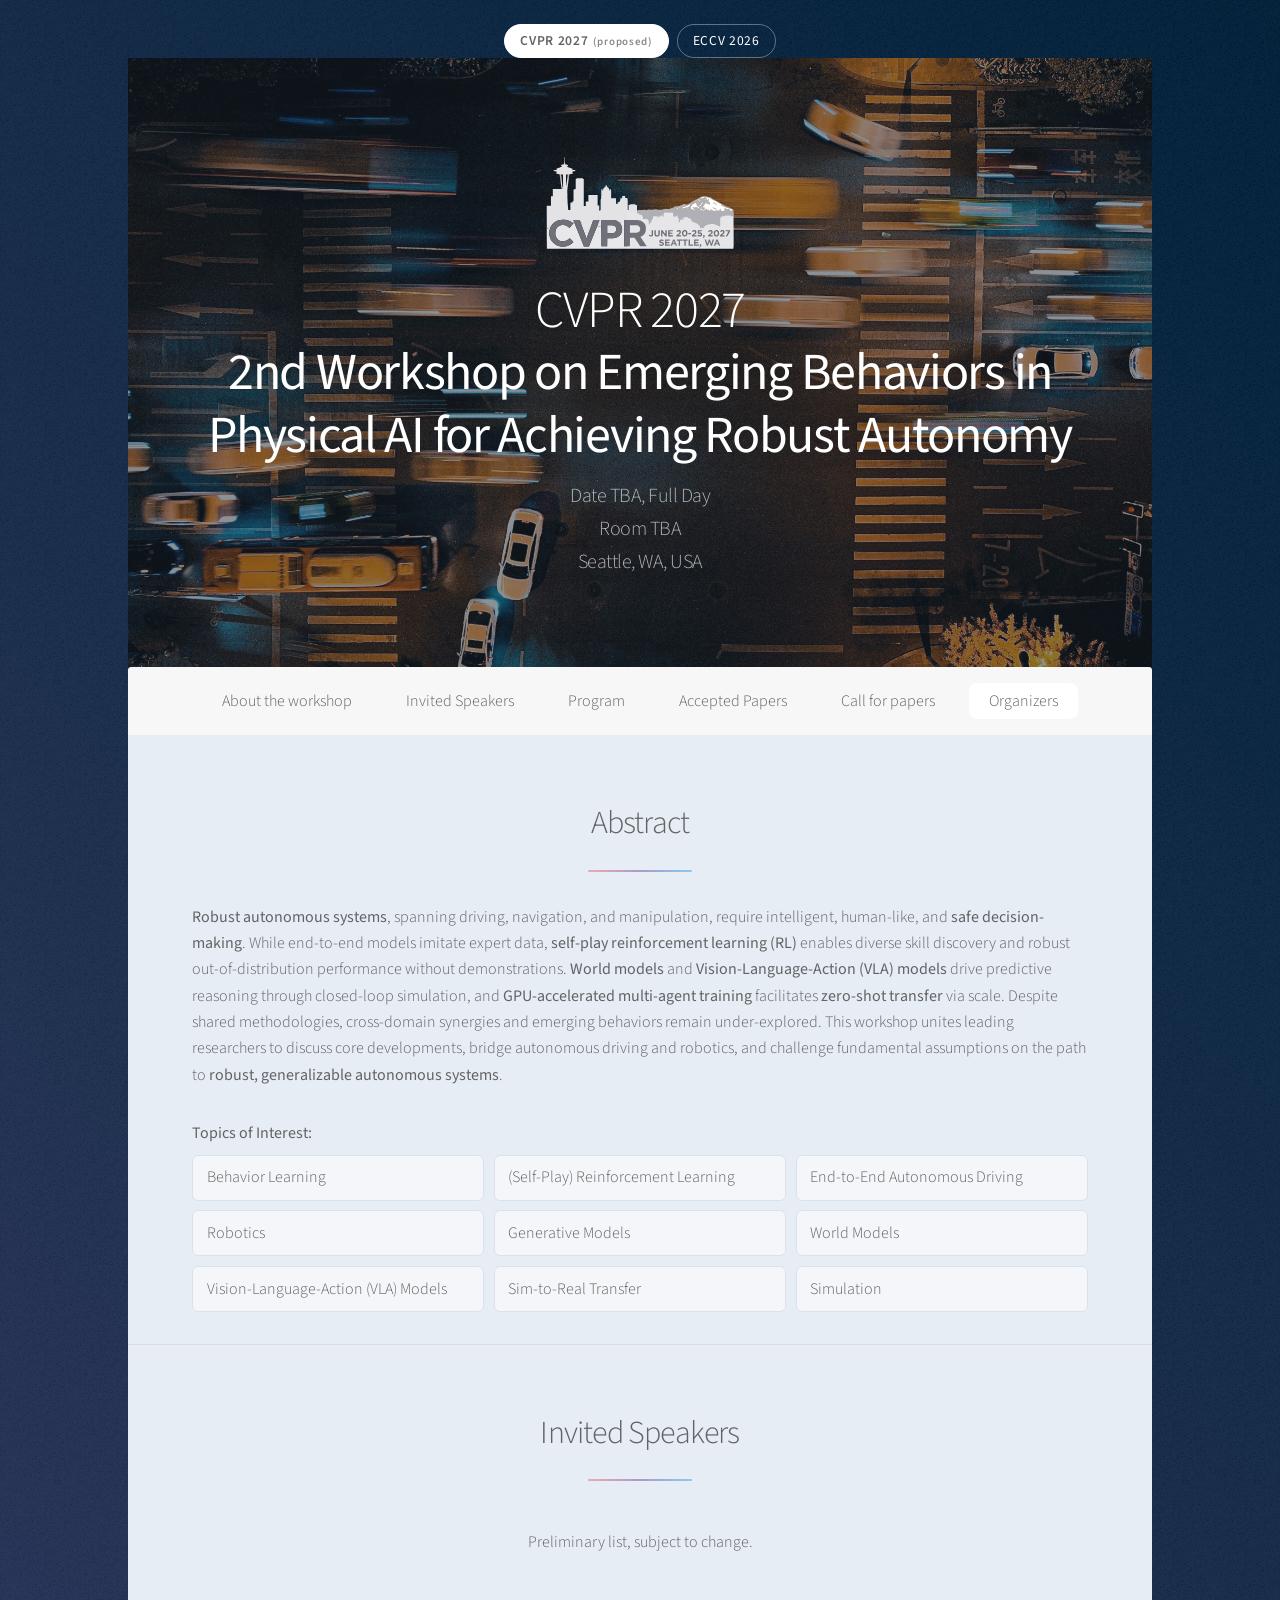
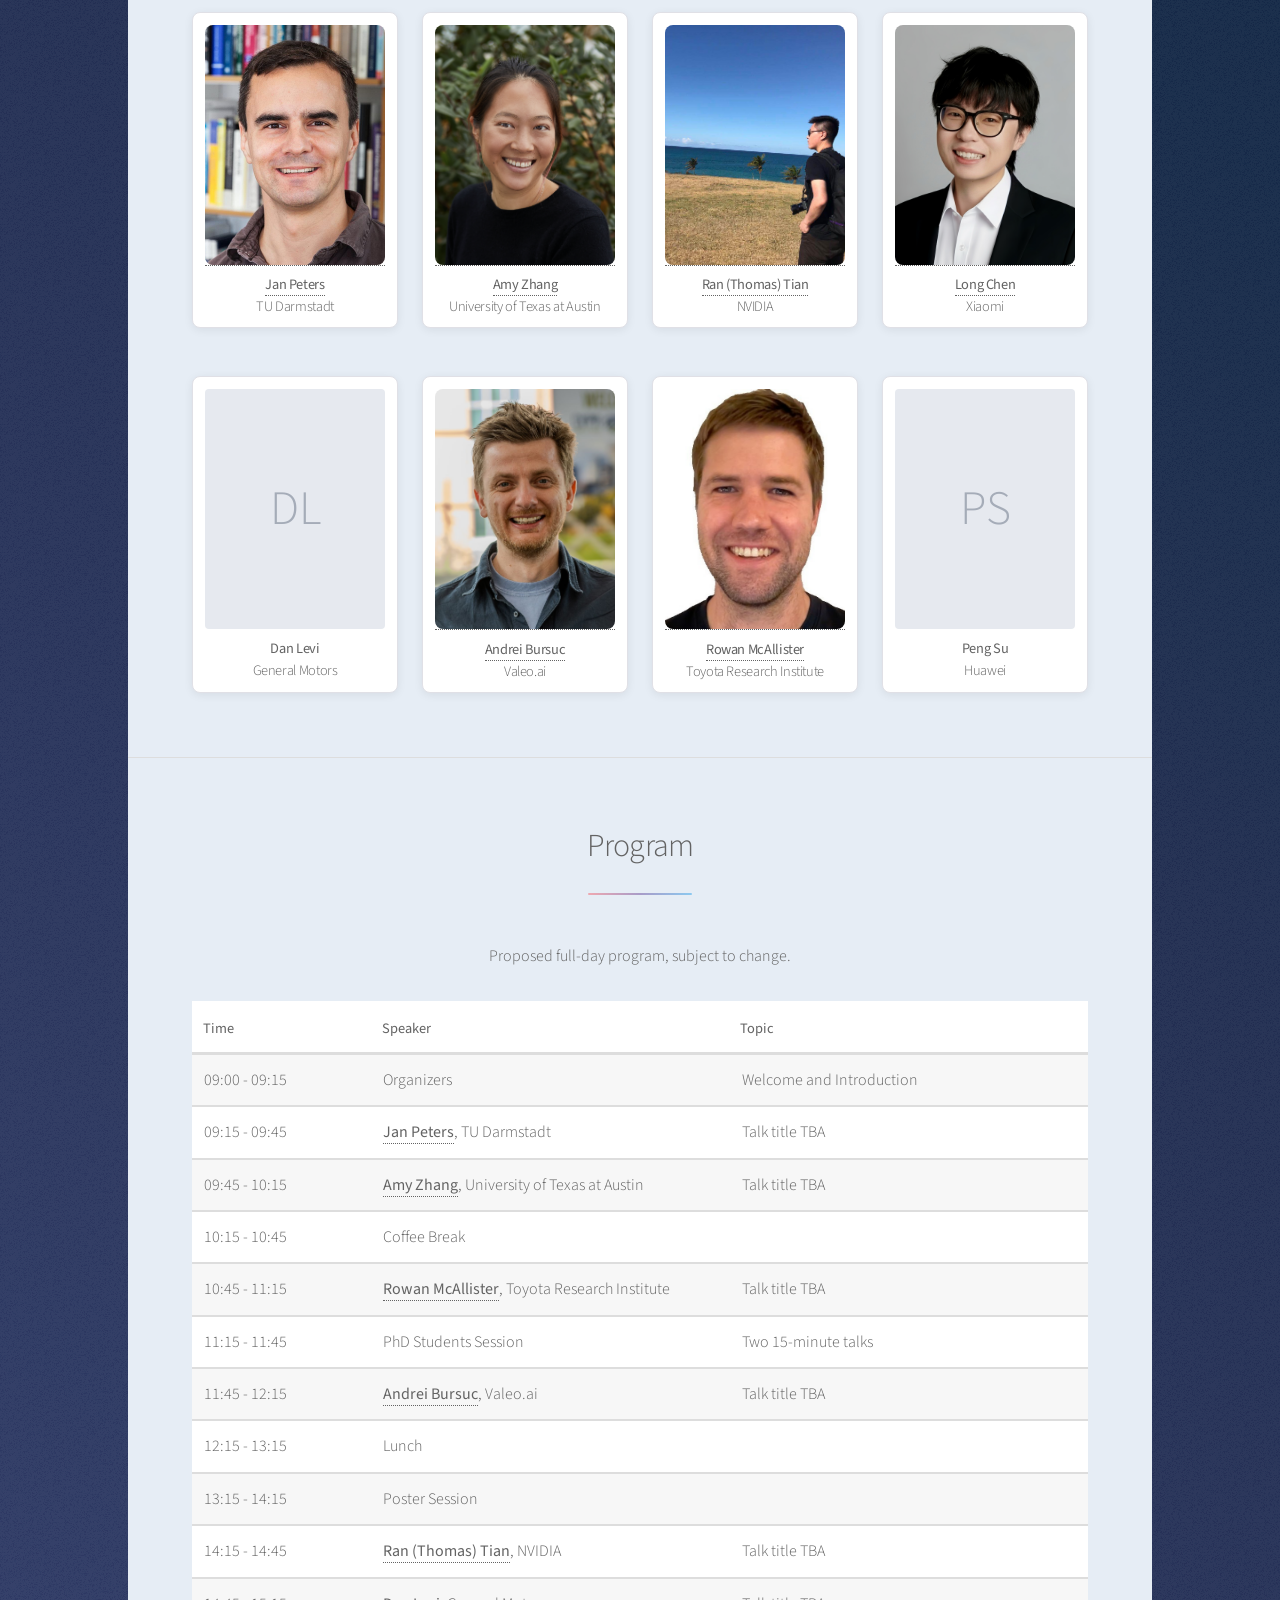
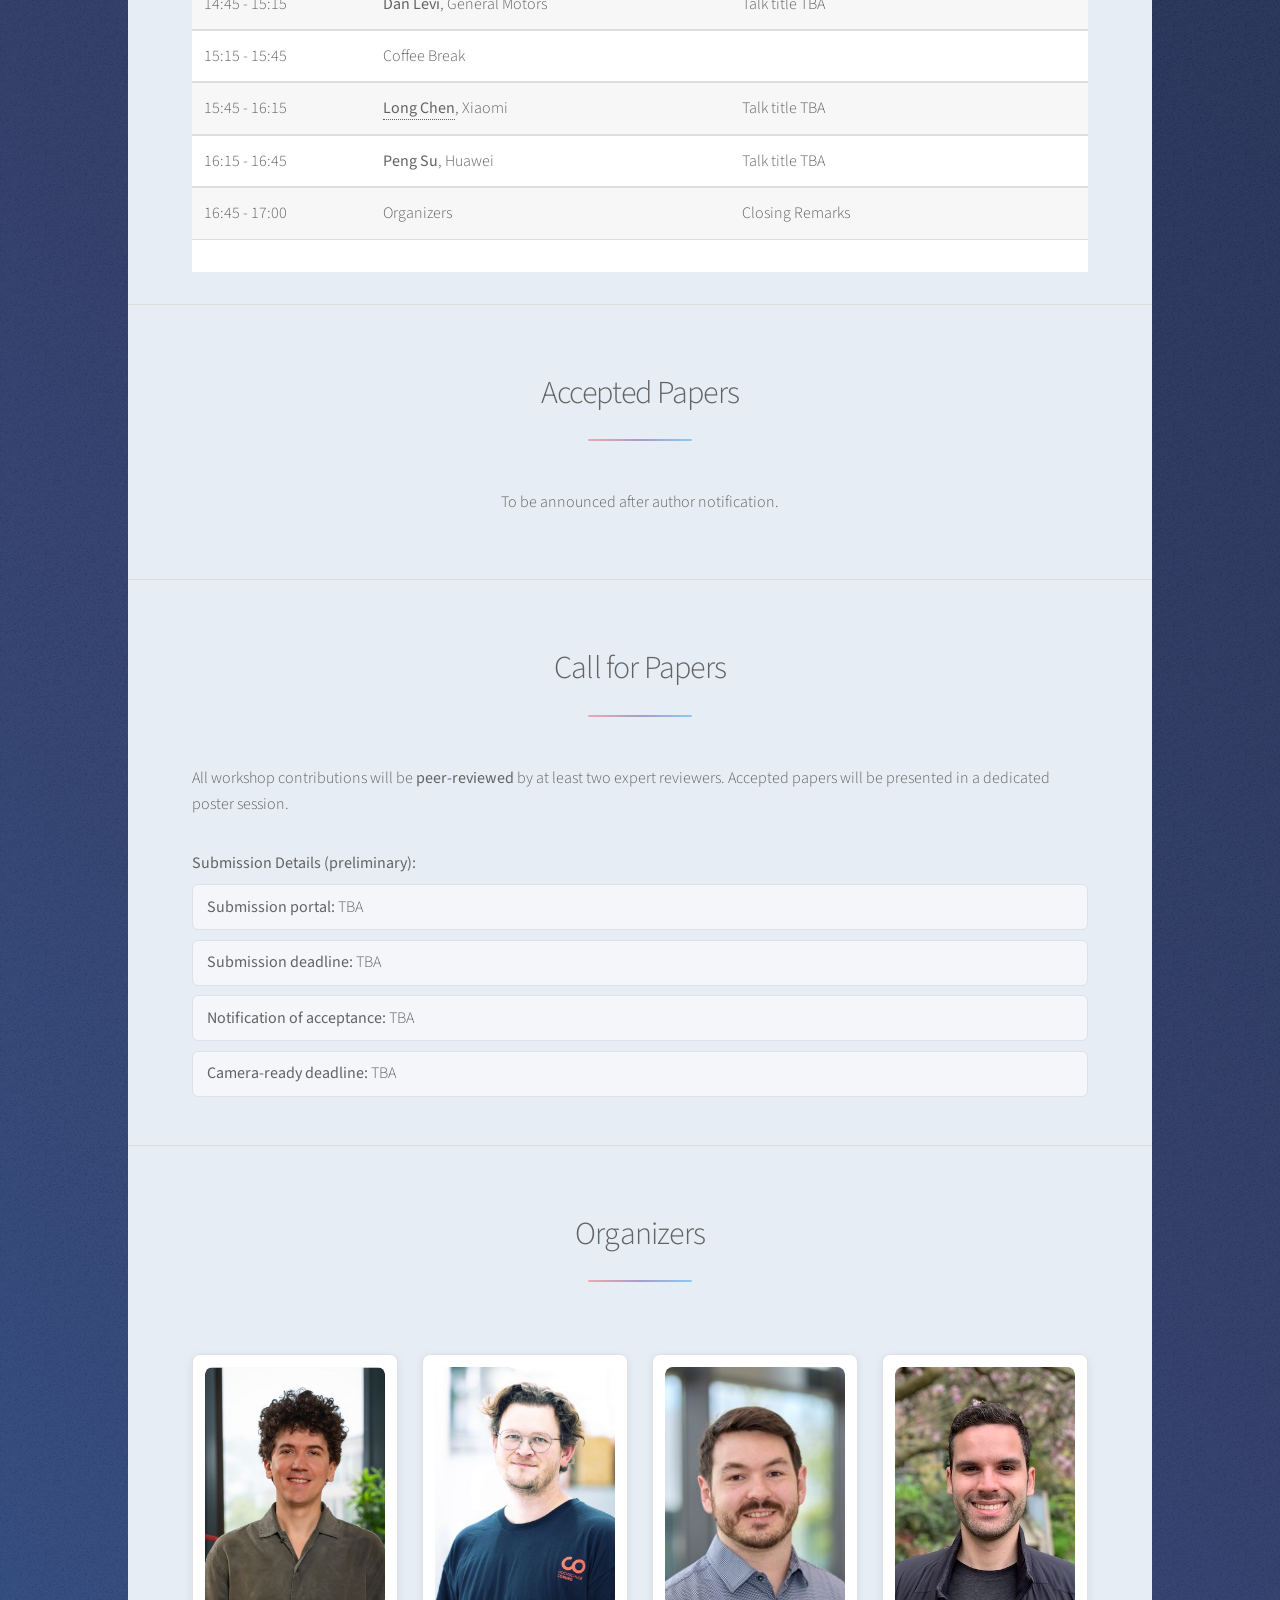
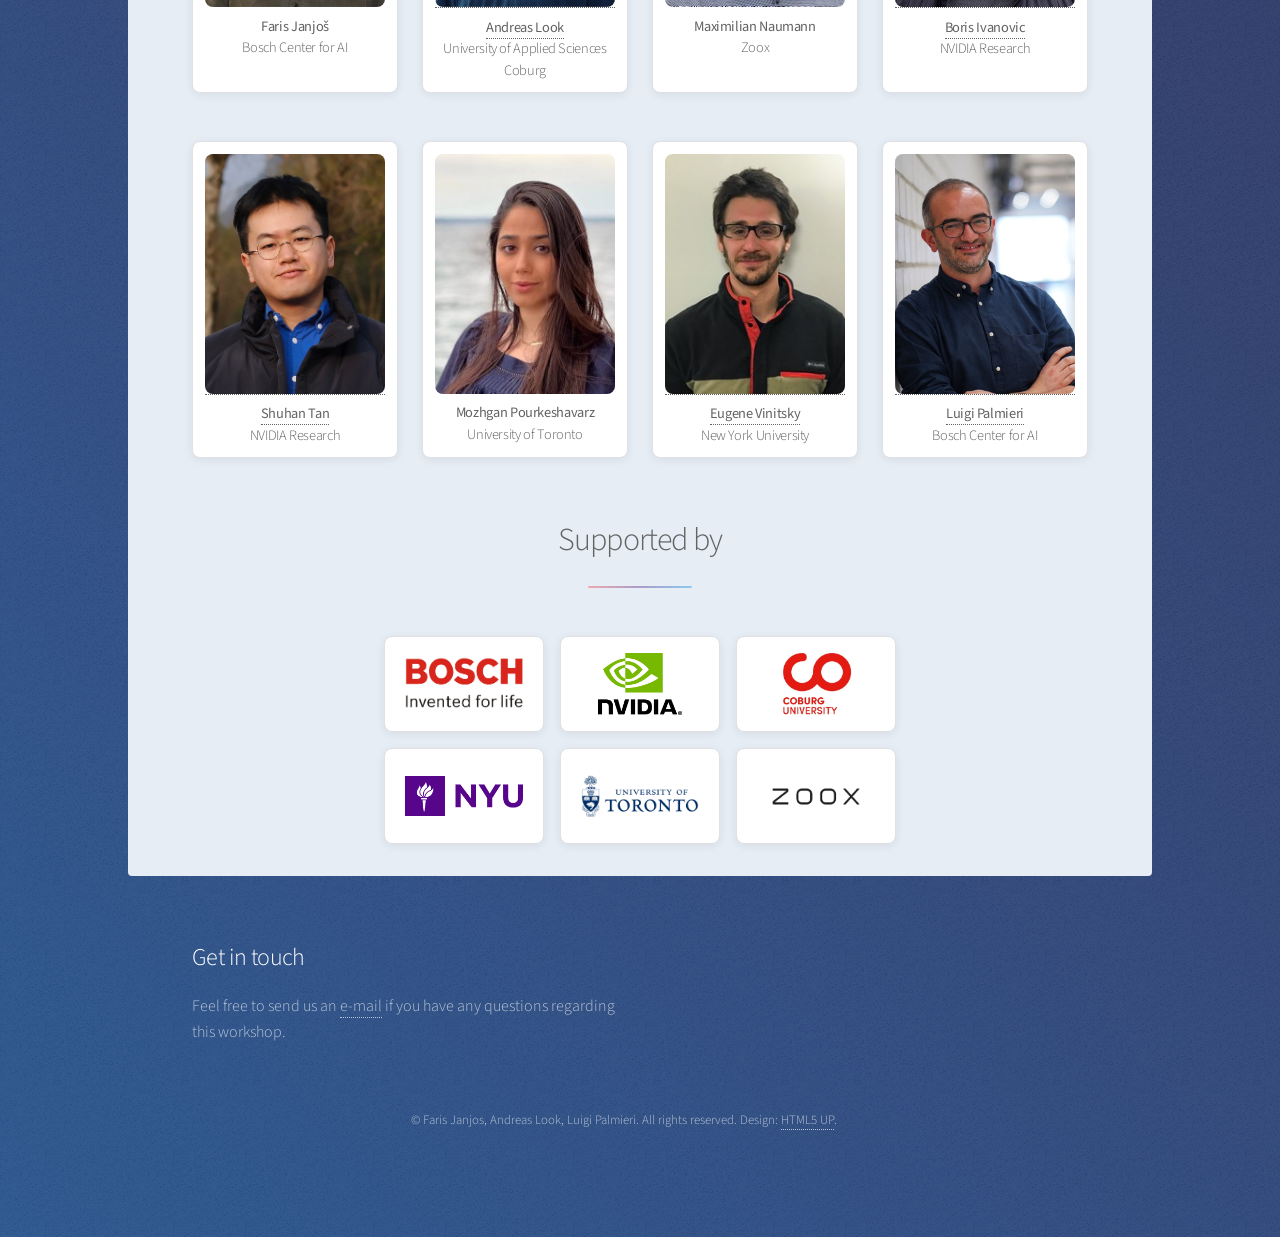
==== commit fa77f221: "new self for me" ====
--- a/2027/index.html
+++ b/2027/index.html
@@ -370,7 +370,7 @@
 							</div>
 							<div class="col-3">
 								<div class="organizer-card">
-									<span class="image fit"><a href="https://look-andreas.github.io/"><img class="organizer-image" src="../images/Organizers/look_andreas_cropped.jpg" alt="Andreas Look" /></a></span>
+									<span class="image fit"><a href="https://look-andreas.github.io/"><img class="organizer-image" src="../images/Organizers/look_andreas_cropped.png" alt="Andreas Look" /></a></span>
 									<h5><a href="https://look-andreas.github.io/"><strong>Andreas Look</strong></a><br/>University of Applied Sciences Coburg</h5>
 								</div>
 							</div>
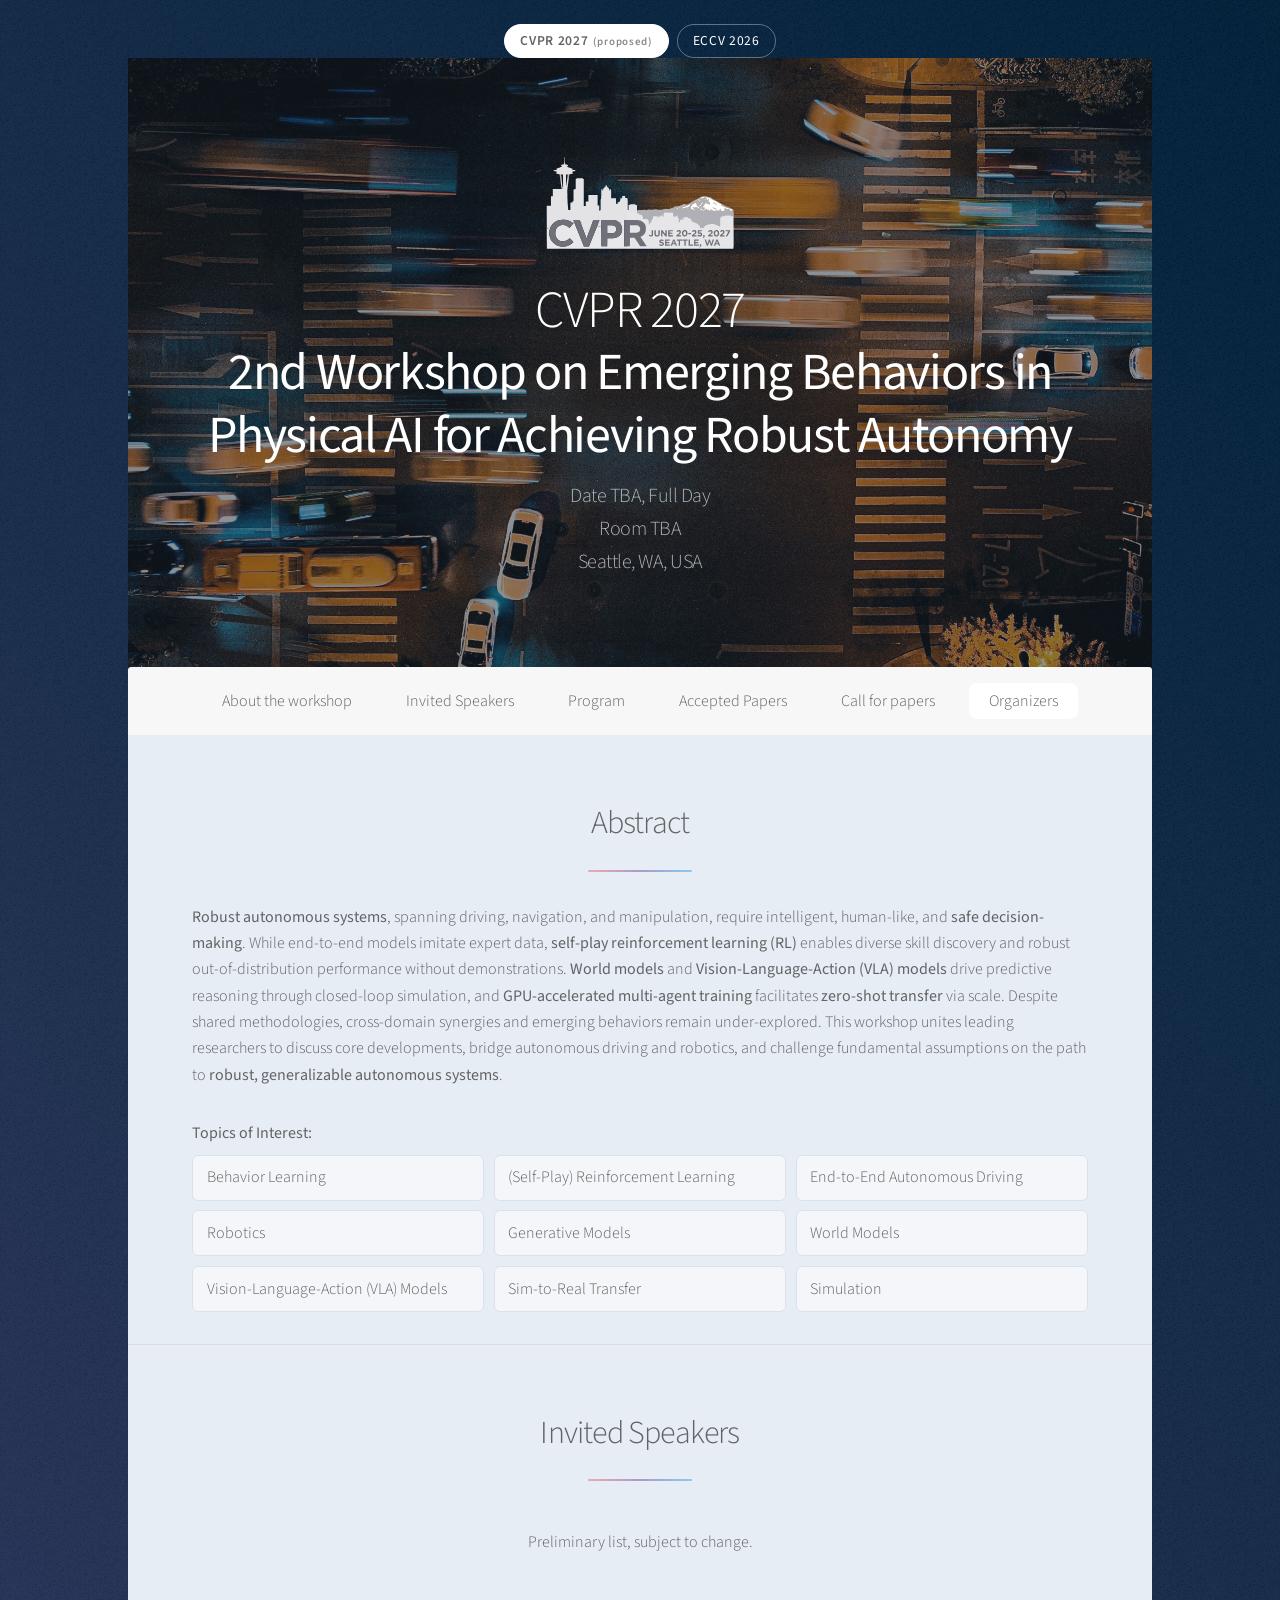
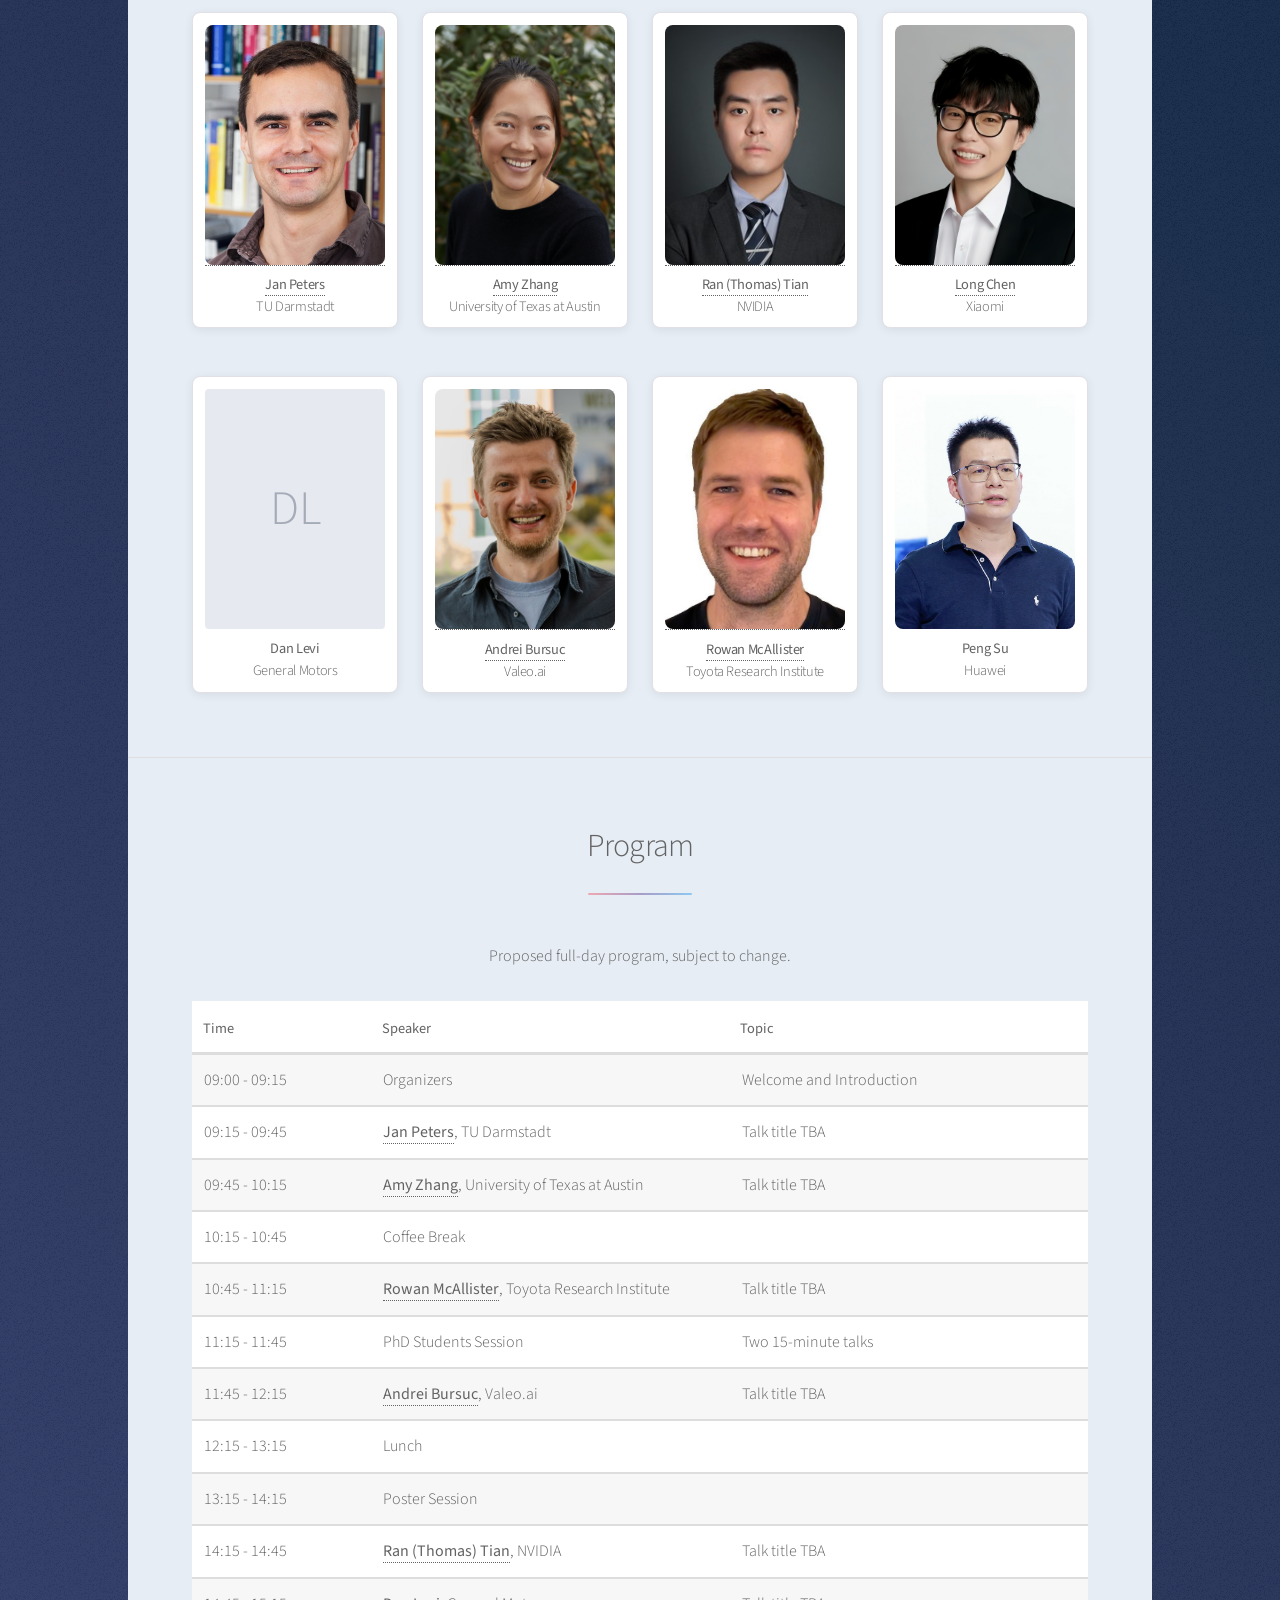
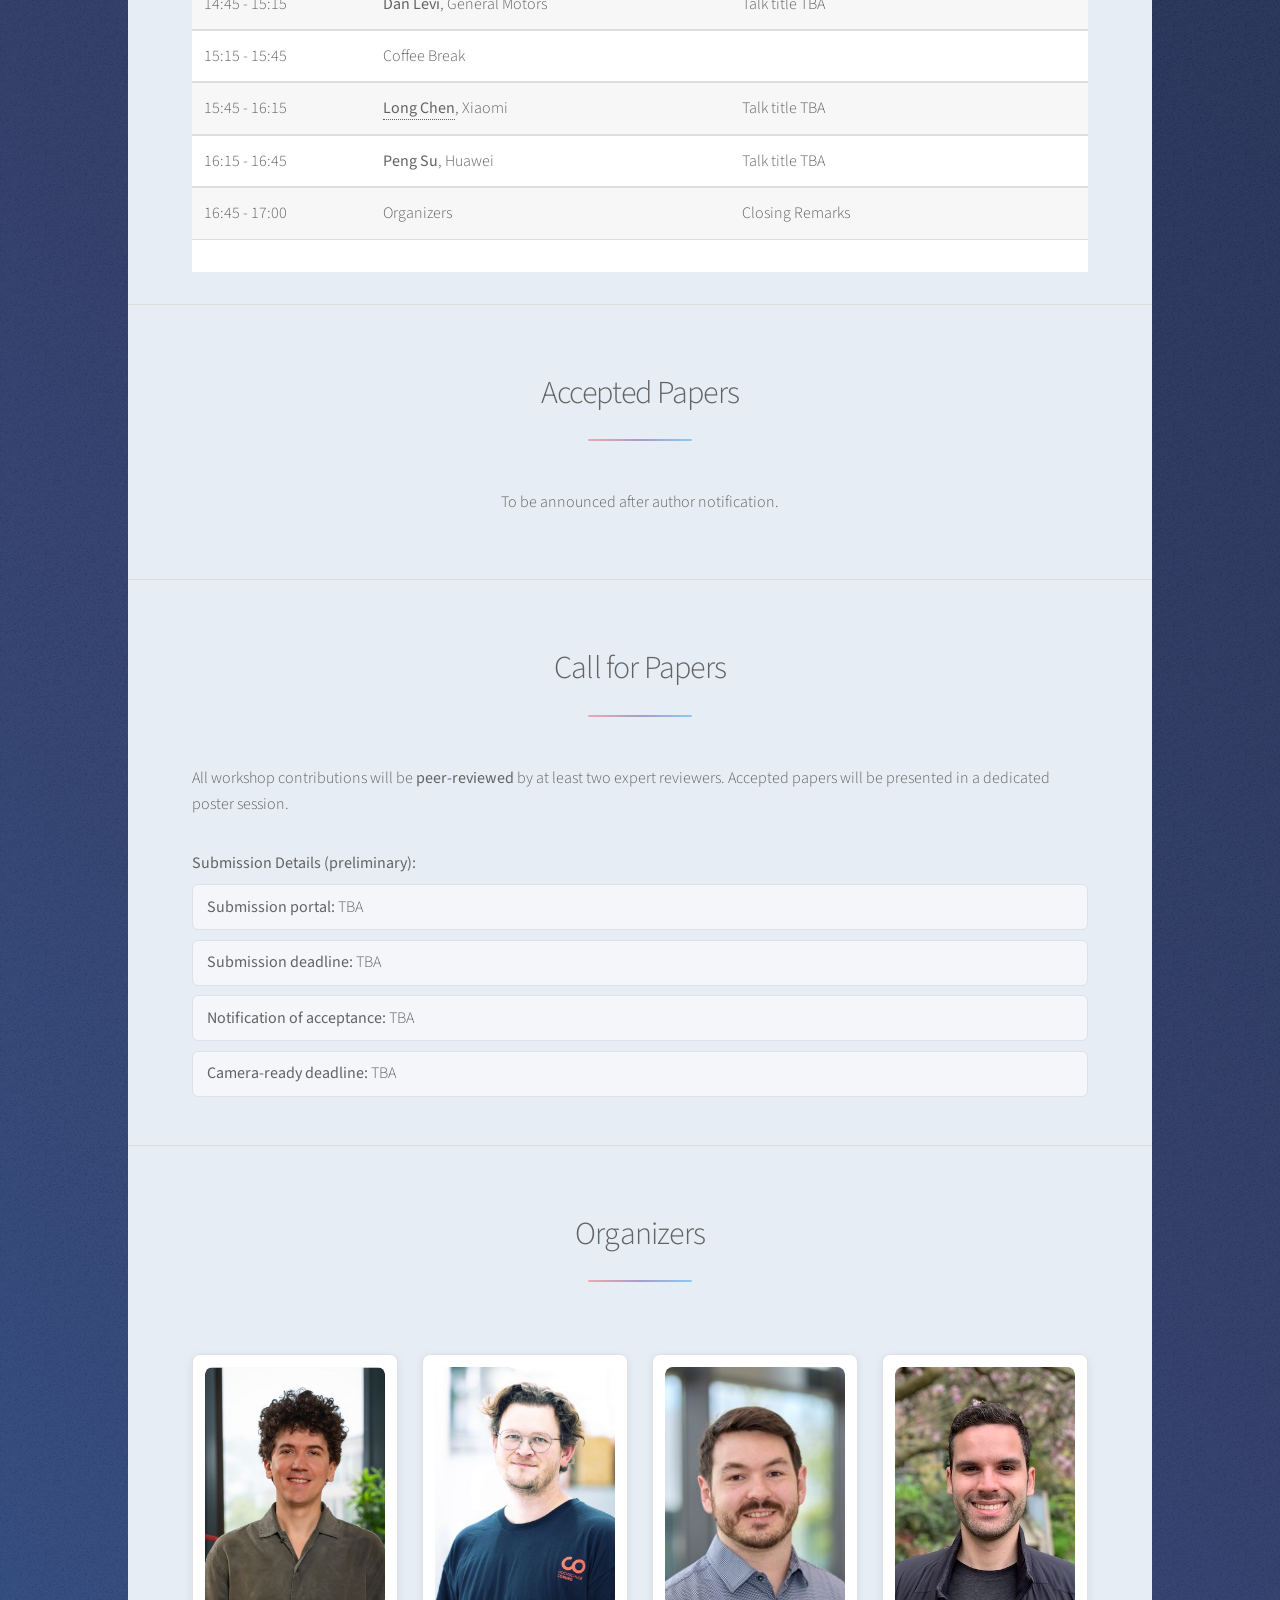
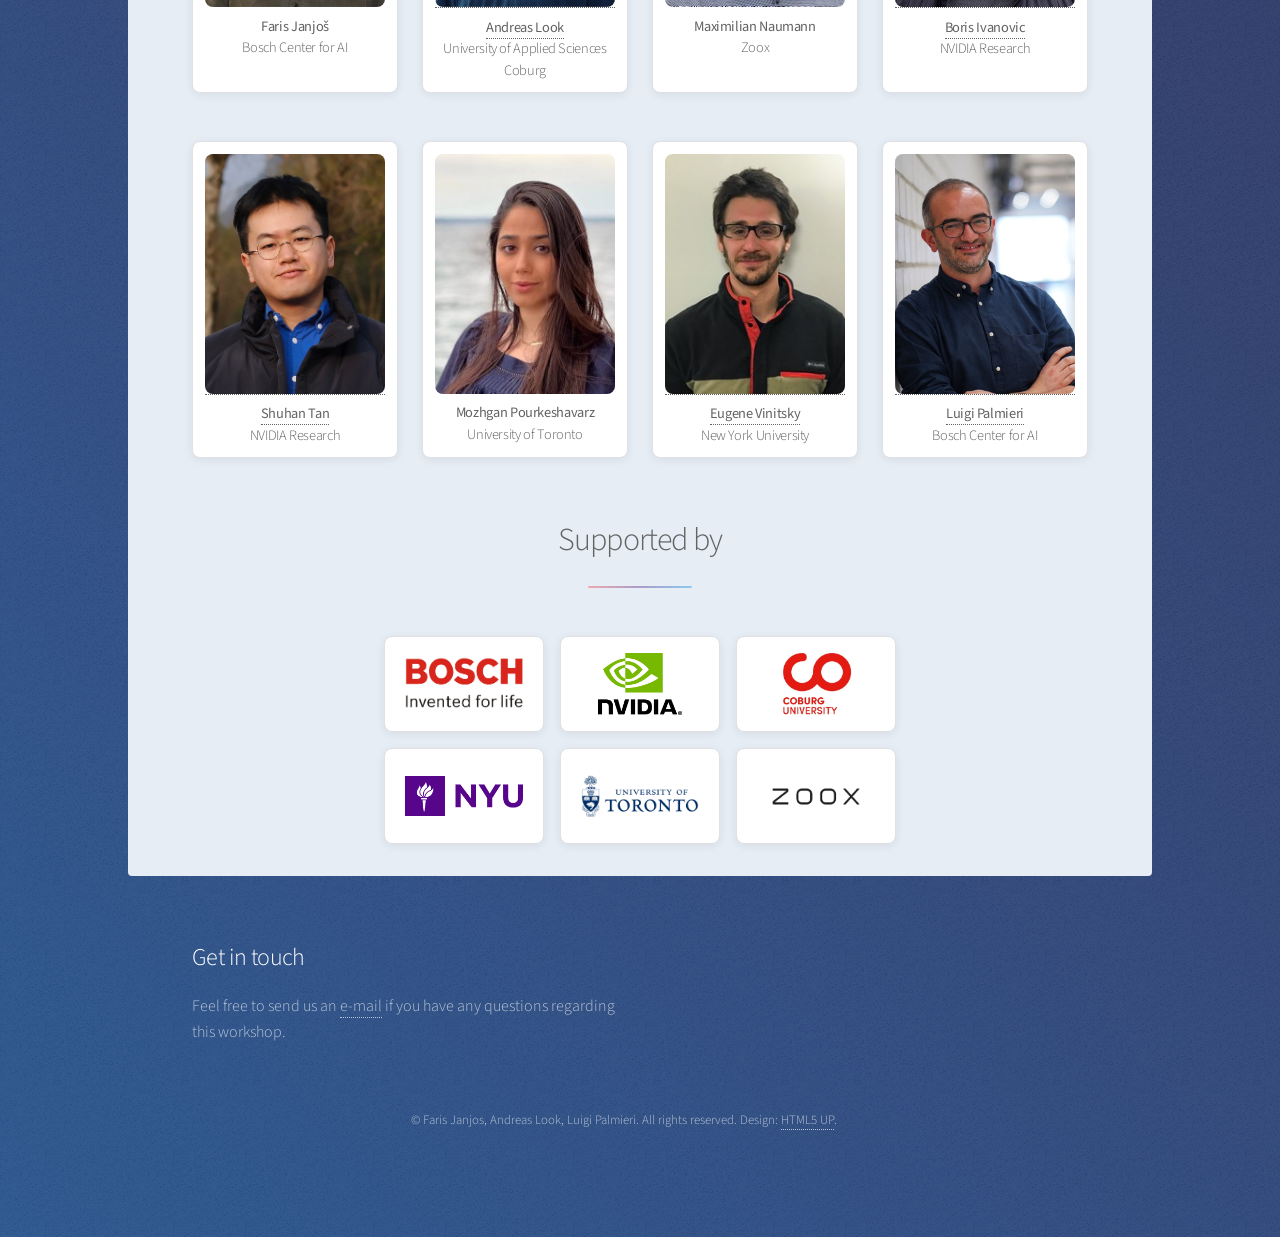
==== commit bac65b3d: "update images of speakers" ====
--- a/2027/index.html
+++ b/2027/index.html
@@ -189,8 +189,8 @@
 							</div>
 							<div class="col-3">
 								<div class="speaker-card">
-									<span class="image fit"><a href="https://thomasrantian.github.io/"><img class="organizer-image" src="../images/Speakers/thomas_tian.png" alt="Ran (Thomas) Tian" /></a></span>
-									<h5><a href="https://thomasrantian.github.io/"><strong>Ran (Thomas) Tian</strong></a><br/>NVIDIA</h5>
+									<span class="image fit"><a href="https://research.nvidia.com/labs/aspire/author/thomas-tian/"><img class="organizer-image" src="../images/Speakers/thomas_tian_v2.png" alt="Ran (Thomas) Tian" /></a></span>
+									<h5><a href="https://research.nvidia.com/labs/aspire/author/thomas-tian/"><strong>Ran (Thomas) Tian</strong></a><br/>NVIDIA</h5>
 								</div>
 							</div>
 							<div class="col-3">
@@ -221,7 +221,7 @@
 							</div>
 							<div class="col-3">
 								<div class="speaker-card">
-									<span class="image fit"><span class="organizer-image placeholder-image">PS</span></span>
+									<span class="image fit"><img class="organizer-image" src="../images/Speakers/peng_su_cropped.jpg" alt="Peng Su" /></span>
 									<h5><strong>Peng Su</strong><br/>Huawei</h5>
 								</div>
 							</div>
@@ -293,7 +293,7 @@
 								</tr>
 								<tr>
 									<td>14:15 - 14:45</td>
-									<td><strong><a href="https://thomasrantian.github.io/">Ran (Thomas) Tian</a></strong>, NVIDIA</td>
+									<td><strong><a href="https://research.nvidia.com/labs/aspire/author/thomas-tian/">Ran (Thomas) Tian</a></strong>, NVIDIA</td>
 									<td>Talk title TBA</td>
 								</tr>
 								<tr>
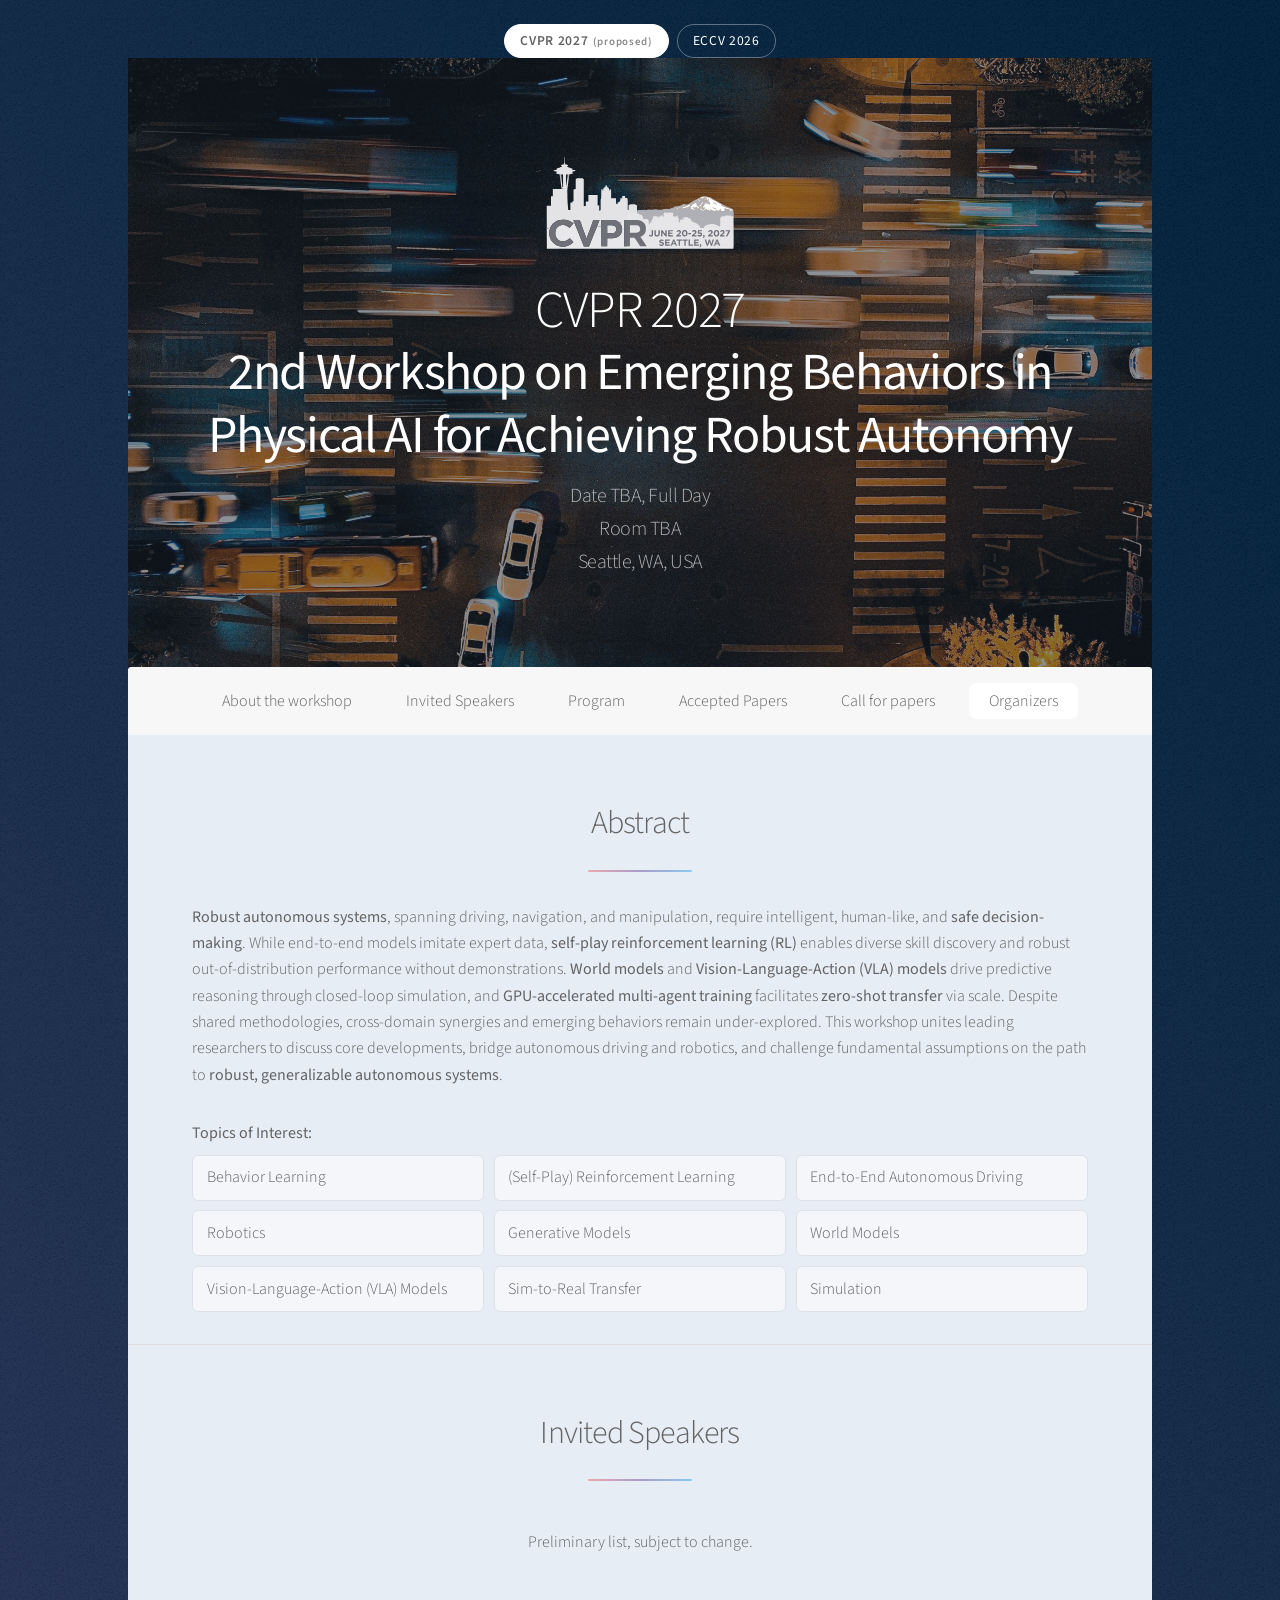
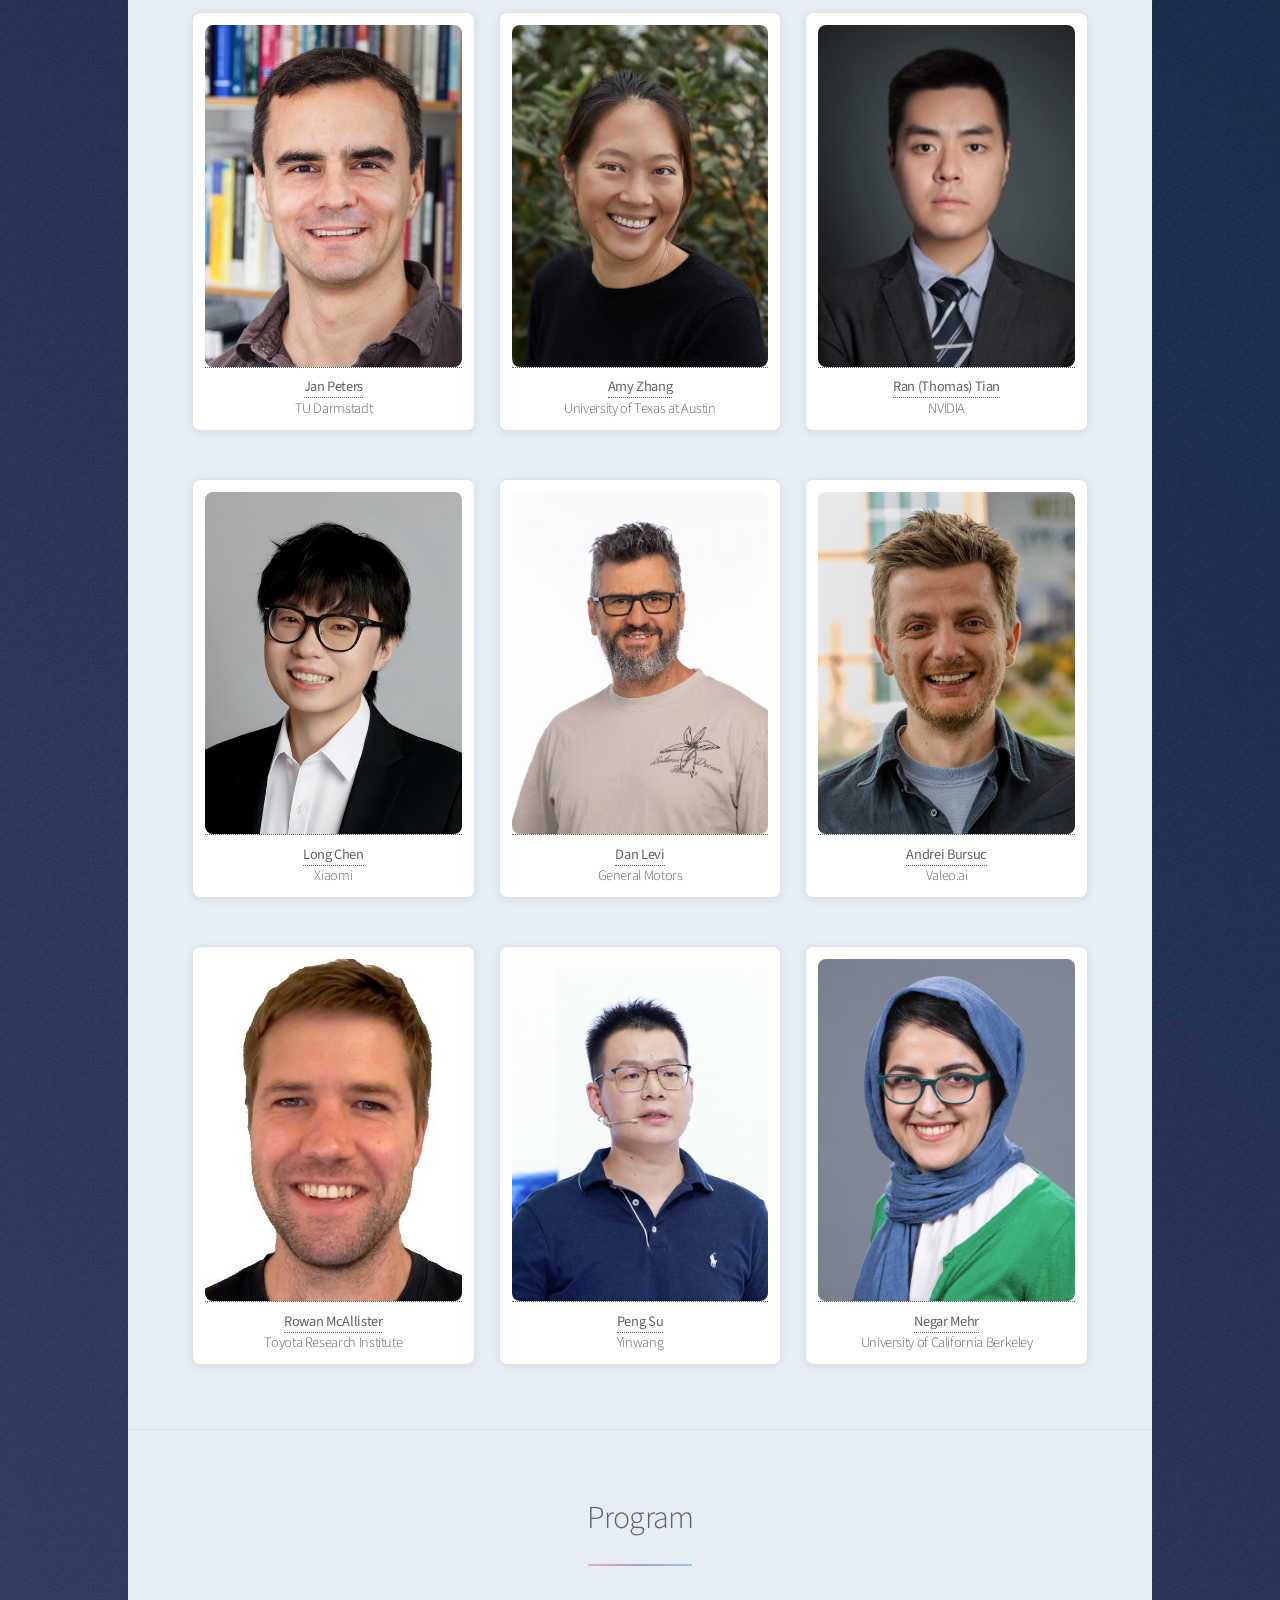
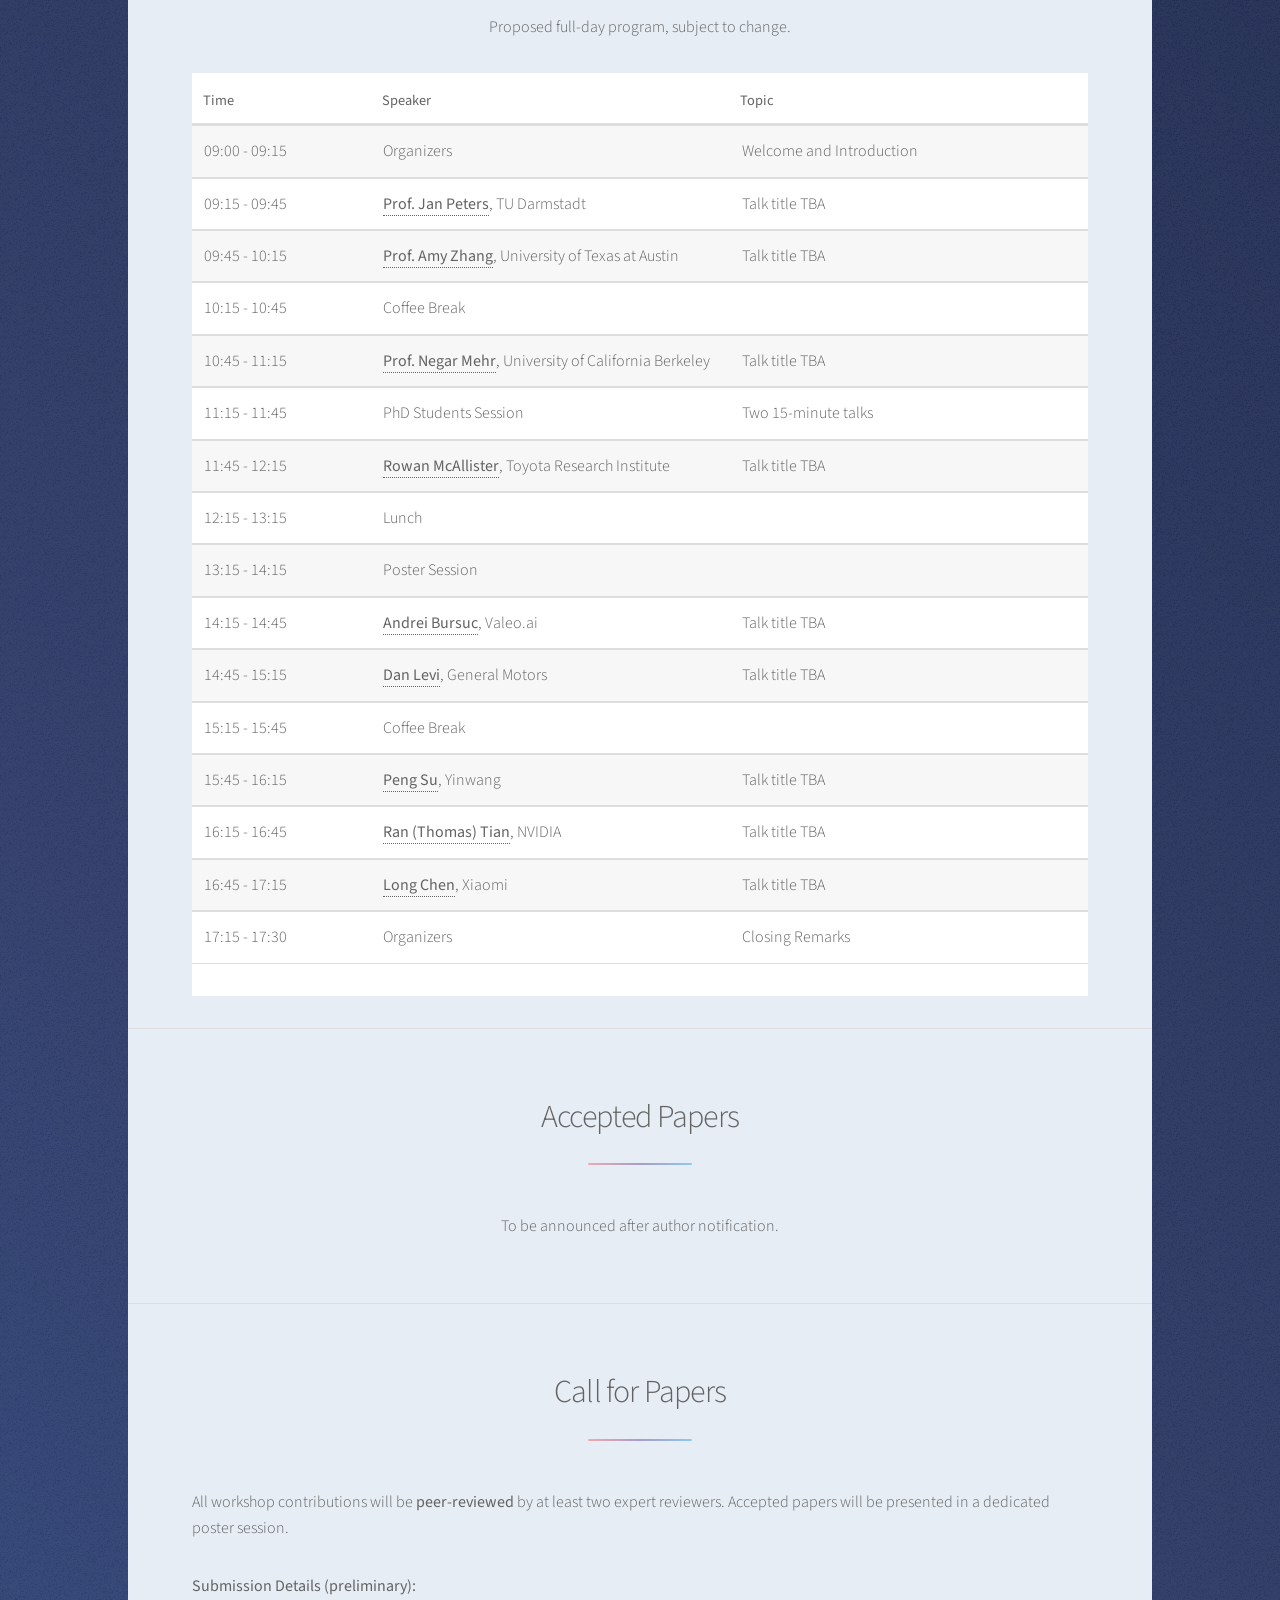
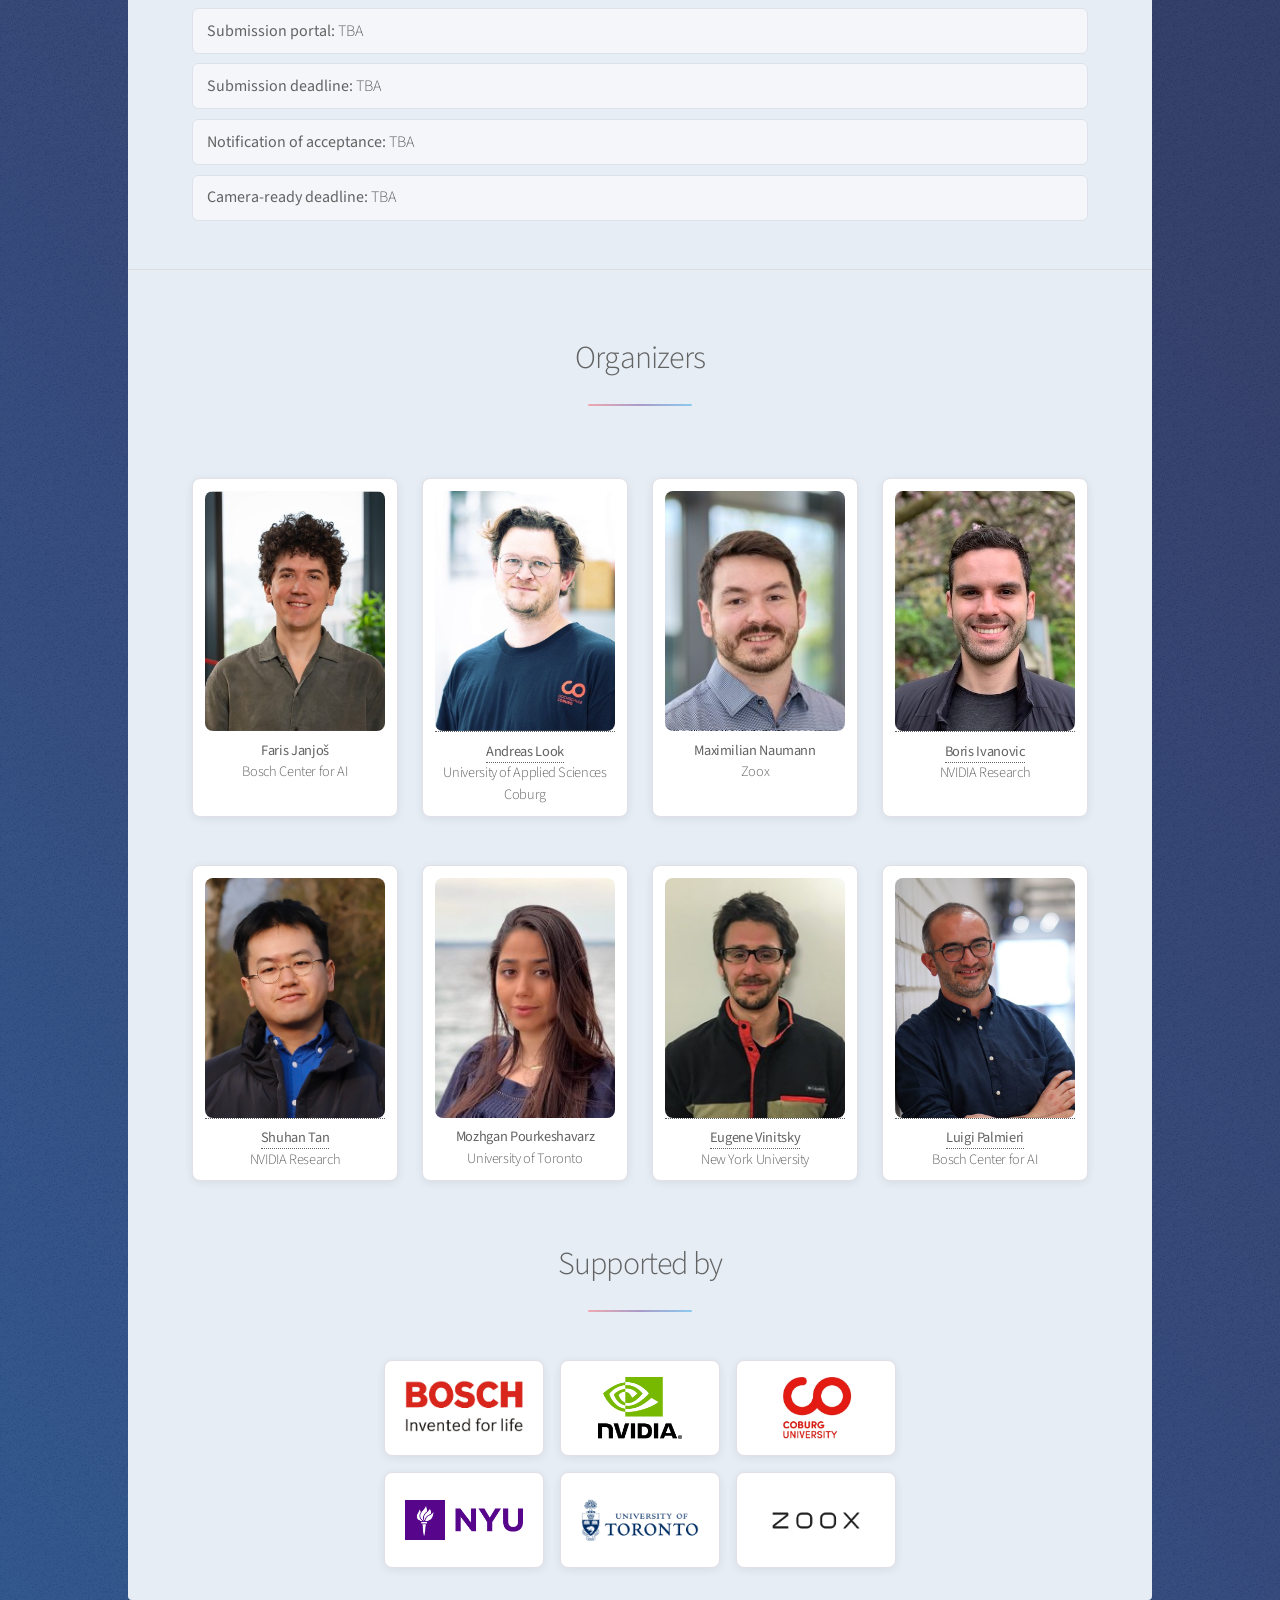
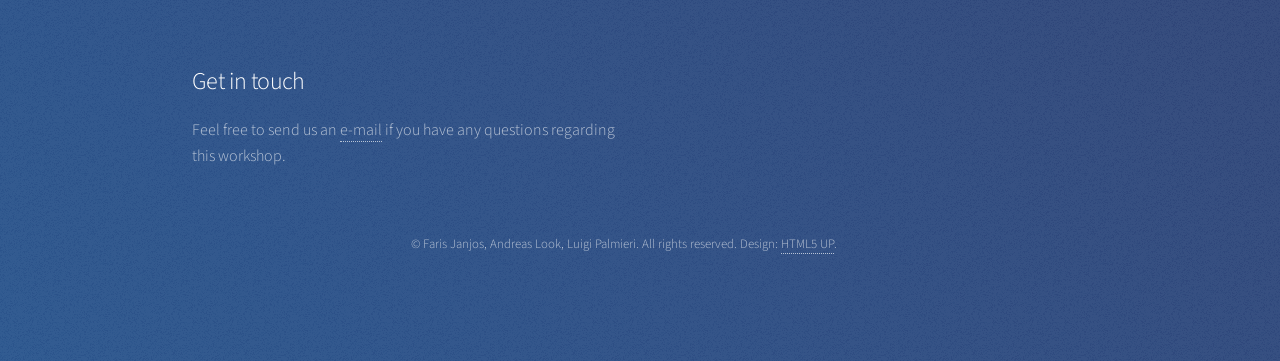
==== commit 42ad9ec8: "add new speaker" ====
--- a/2027/index.html
+++ b/2027/index.html
@@ -175,54 +175,62 @@
 					<p style="text-align: center;">Preliminary list, subject to change.</p>
 					<div class="box alt">
 						<div class="row gtr-uniform" style="margin-top: 1.5em;">
-							<div class="col-3">
+							<div class="col-4">
 								<div class="speaker-card">
 									<span class="image fit"><a href="https://www.ias.informatik.tu-darmstadt.de/Member/JanPeters"><img class="organizer-image" src="../images/Speakers/jan_peters.png" alt="Jan Peters" /></a></span>
 									<h5><a href="https://www.ias.informatik.tu-darmstadt.de/Member/JanPeters"><strong>Jan Peters</strong></a><br/>TU Darmstadt</h5>
 								</div>
 							</div>
-							<div class="col-3">
+							<div class="col-4">
 								<div class="speaker-card">
 									<span class="image fit"><a href="https://amyzhang.github.io/"><img class="organizer-image" src="../images/Speakers/amy_zhang.png" alt="Amy Zhang" /></a></span>
 									<h5><a href="https://amyzhang.github.io/"><strong>Amy Zhang</strong></a><br/>University of Texas at Austin</h5>
 								</div>
 							</div>
-							<div class="col-3">
+							<div class="col-4">
 								<div class="speaker-card">
 									<span class="image fit"><a href="https://research.nvidia.com/labs/aspire/author/thomas-tian/"><img class="organizer-image" src="../images/Speakers/thomas_tian_v2.png" alt="Ran (Thomas) Tian" /></a></span>
 									<h5><a href="https://research.nvidia.com/labs/aspire/author/thomas-tian/"><strong>Ran (Thomas) Tian</strong></a><br/>NVIDIA</h5>
 								</div>
 							</div>
-							<div class="col-3">
+						</div>
+						<div class="row gtr-uniform" style="margin-top: 1.5em;">
+							<div class="col-4">
 								<div class="speaker-card">
 									<span class="image fit"><a href="https://long.ooo/"><img class="organizer-image" src="../images/Speakers/long_chen.png" alt="Long Chen" /></a></span>
 									<h5><a href="https://long.ooo/"><strong>Long Chen</strong></a><br/>Xiaomi</h5>
 								</div>
 							</div>
+							<div class="col-4">
+								<div class="speaker-card">
+									<span class="image fit"><a href="https://sites.google.com/view/danlevi/home?pli=1&amp;authuser=0"><img class="organizer-image" src="../images/Speakers/dan_levi.png" alt="Dan Levi" /></a></span>
+									<h5><a href="https://sites.google.com/view/danlevi/home?pli=1&amp;authuser=0"><strong>Dan Levi</strong></a><br/>General Motors</h5>
+								</div>
+							</div>
+							<div class="col-4">
+								<div class="speaker-card">
+									<span class="image fit"><a href="https://abursuc.github.io/"><img class="organizer-image" src="../images/Speakers/andrei_bursuc.png" alt="Andrei Bursuc" /></a></span>
+									<h5><a href="https://abursuc.github.io/"><strong>Andrei Bursuc</strong></a><br/>Valeo.ai</h5>
+								</div>
+							</div>
 						</div>
 						<div class="row gtr-uniform" style="margin-top: 1.5em;">
-							<div class="col-3">
-								<div class="speaker-card">
-									<span class="image fit"><span class="organizer-image placeholder-image">DL</span></span>
-									<h5><strong>Dan Levi</strong><br/>General Motors</h5>
-								</div>
-							</div>
-							<div class="col-3">
-								<div class="speaker-card">
-									<span class="image fit"><a href="https://abursuc.github.io/"><img class="organizer-image" src="../images/Speakers/andrei_bursuc.png" alt="Andrei Bursuc" /></a></span>
-									<h5><a href="https://abursuc.github.io/"><strong>Andrei Bursuc</strong></a><br/>Valeo.ai</h5>
-								</div>
-							</div>
-							<div class="col-3">
+							<div class="col-4">
 								<div class="speaker-card">
 									<span class="image fit"><a href="https://rowanmcallister.github.io/"><img class="organizer-image" src="../images/Speakers/rowan_mcallister.jpg" alt="Rowan McAllister" /></a></span>
 									<h5><a href="https://rowanmcallister.github.io/"><strong>Rowan McAllister</strong></a><br/>Toyota Research Institute</h5>
 								</div>
 							</div>
-							<div class="col-3">
-								<div class="speaker-card">
-									<span class="image fit"><img class="organizer-image" src="../images/Speakers/peng_su_cropped.jpg" alt="Peng Su" /></span>
-									<h5><strong>Peng Su</strong><br/>Huawei</h5>
+							<div class="col-4">
+								<div class="speaker-card">
+									<span class="image fit"><a href="https://www.linkedin.com/in/pengsu8/?locale=zh-cn"><img class="organizer-image" src="../images/Speakers/peng_su_cropped.jpg" alt="Peng Su" /></a></span>
+									<h5><a href="https://www.linkedin.com/in/pengsu8/?locale=zh-cn"><strong>Peng Su</strong></a><br/>Yinwang</h5>
+								</div>
+							</div>
+							<div class="col-4">
+								<div class="speaker-card">
+									<span class="image fit"><a href="https://negarmehr.com/"><img class="organizer-image" src="../images/Speakers/negar_mehr.png" alt="Negar Mehr" /></a></span>
+									<h5><a href="https://negarmehr.com/"><strong>Negar Mehr</strong></a><br/>University of California Berkeley</h5>
 								</div>
 							</div>
 						</div>
@@ -253,12 +261,12 @@
 								</tr>
 								<tr>
 									<td>09:15 - 09:45</td>
-									<td><strong><a href="https://www.ias.informatik.tu-darmstadt.de/Member/JanPeters">Jan Peters</a></strong>, TU Darmstadt</td>
+									<td><strong><a href="https://www.ias.informatik.tu-darmstadt.de/Member/JanPeters">Prof. Jan Peters</a></strong>, TU Darmstadt</td>
 									<td>Talk title TBA</td>
 								</tr>
 								<tr>
 									<td>09:45 - 10:15</td>
-									<td><strong><a href="https://amyzhang.github.io/">Amy Zhang</a></strong>, University of Texas at Austin</td>
+									<td><strong><a href="https://amyzhang.github.io/">Prof. Amy Zhang</a></strong>, University of Texas at Austin</td>
 									<td>Talk title TBA</td>
 								</tr>
 								<tr>
@@ -268,7 +276,7 @@
 								</tr>
 								<tr>
 									<td>10:45 - 11:15</td>
-									<td><strong><a href="https://rowanmcallister.github.io/">Rowan McAllister</a></strong>, Toyota Research Institute</td>
+									<td><strong><a href="https://negarmehr.com/">Prof. Negar Mehr</a></strong>, University of California Berkeley</td>
 									<td>Talk title TBA</td>
 								</tr>
 								<tr>
@@ -278,7 +286,7 @@
 								</tr>
 								<tr>
 									<td>11:45 - 12:15</td>
-									<td><strong><a href="https://abursuc.github.io/">Andrei Bursuc</a></strong>, Valeo.ai</td>
+									<td><strong><a href="https://rowanmcallister.github.io/">Rowan McAllister</a></strong>, Toyota Research Institute</td>
 									<td>Talk title TBA</td>
 								</tr>
 								<tr>
@@ -293,12 +301,12 @@
 								</tr>
 								<tr>
 									<td>14:15 - 14:45</td>
-									<td><strong><a href="https://research.nvidia.com/labs/aspire/author/thomas-tian/">Ran (Thomas) Tian</a></strong>, NVIDIA</td>
+									<td><strong><a href="https://abursuc.github.io/">Andrei Bursuc</a></strong>, Valeo.ai</td>
 									<td>Talk title TBA</td>
 								</tr>
 								<tr>
 									<td>14:45 - 15:15</td>
-									<td><strong>Dan Levi</strong>, General Motors</td>
+									<td><strong><a href="https://sites.google.com/view/danlevi/home?pli=1&amp;authuser=0">Dan Levi</a></strong>, General Motors</td>
 									<td>Talk title TBA</td>
 								</tr>
 								<tr>
@@ -308,16 +316,21 @@
 								</tr>
 								<tr>
 									<td>15:45 - 16:15</td>
+									<td><strong><a href="https://www.linkedin.com/in/pengsu8/?locale=zh-cn">Peng Su</a></strong>, Yinwang</td>
+									<td>Talk title TBA</td>
+								</tr>
+								<tr>
+									<td>16:15 - 16:45</td>
+									<td><strong><a href="https://research.nvidia.com/labs/aspire/author/thomas-tian/">Ran (Thomas) Tian</a></strong>, NVIDIA</td>
+									<td>Talk title TBA</td>
+								</tr>
+								<tr>
+									<td>16:45 - 17:15</td>
 									<td><strong><a href="https://long.ooo/">Long Chen</a></strong>, Xiaomi</td>
 									<td>Talk title TBA</td>
 								</tr>
 								<tr>
-									<td>16:15 - 16:45</td>
-									<td><strong>Peng Su</strong>, Huawei</td>
-									<td>Talk title TBA</td>
-								</tr>
-								<tr>
-									<td>16:45 - 17:00</td>
+									<td>17:15 - 17:30</td>
 									<td>Organizers</td>
 									<td>Closing Remarks</td>
 								</tr>
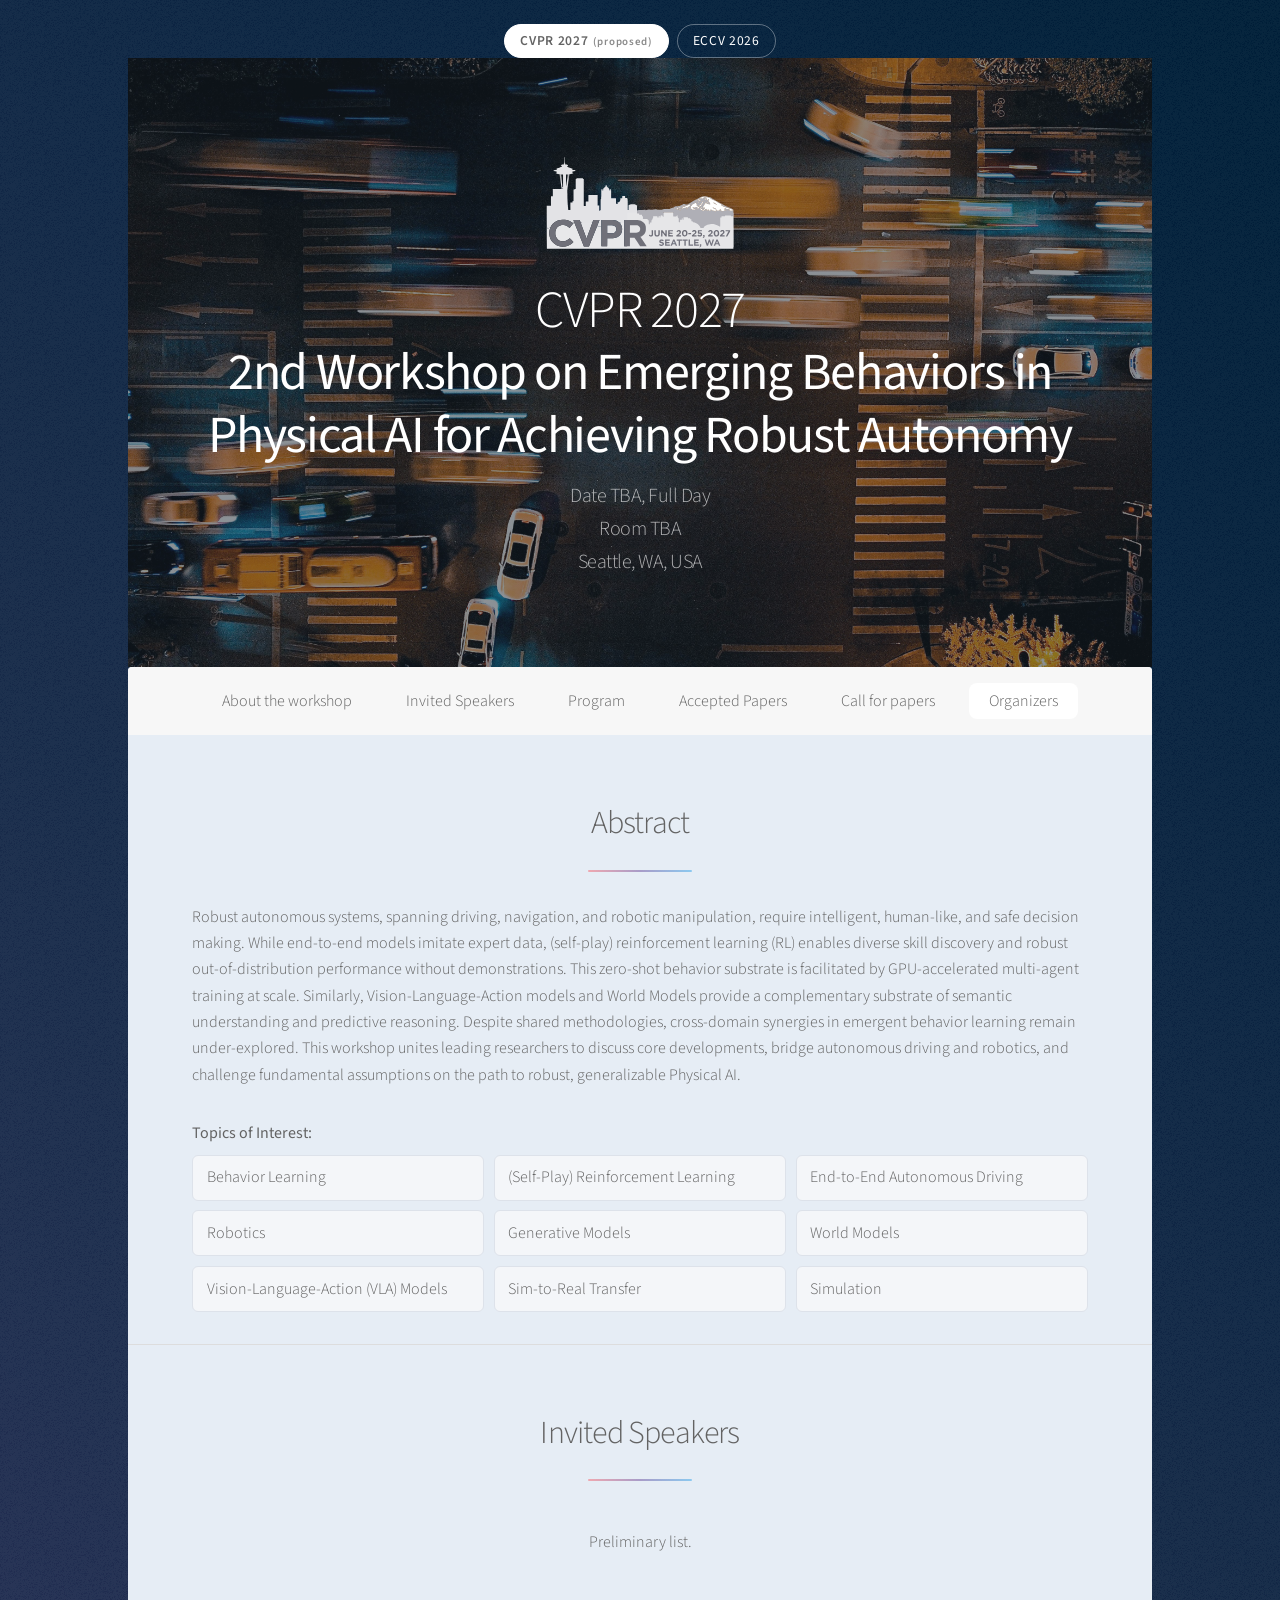
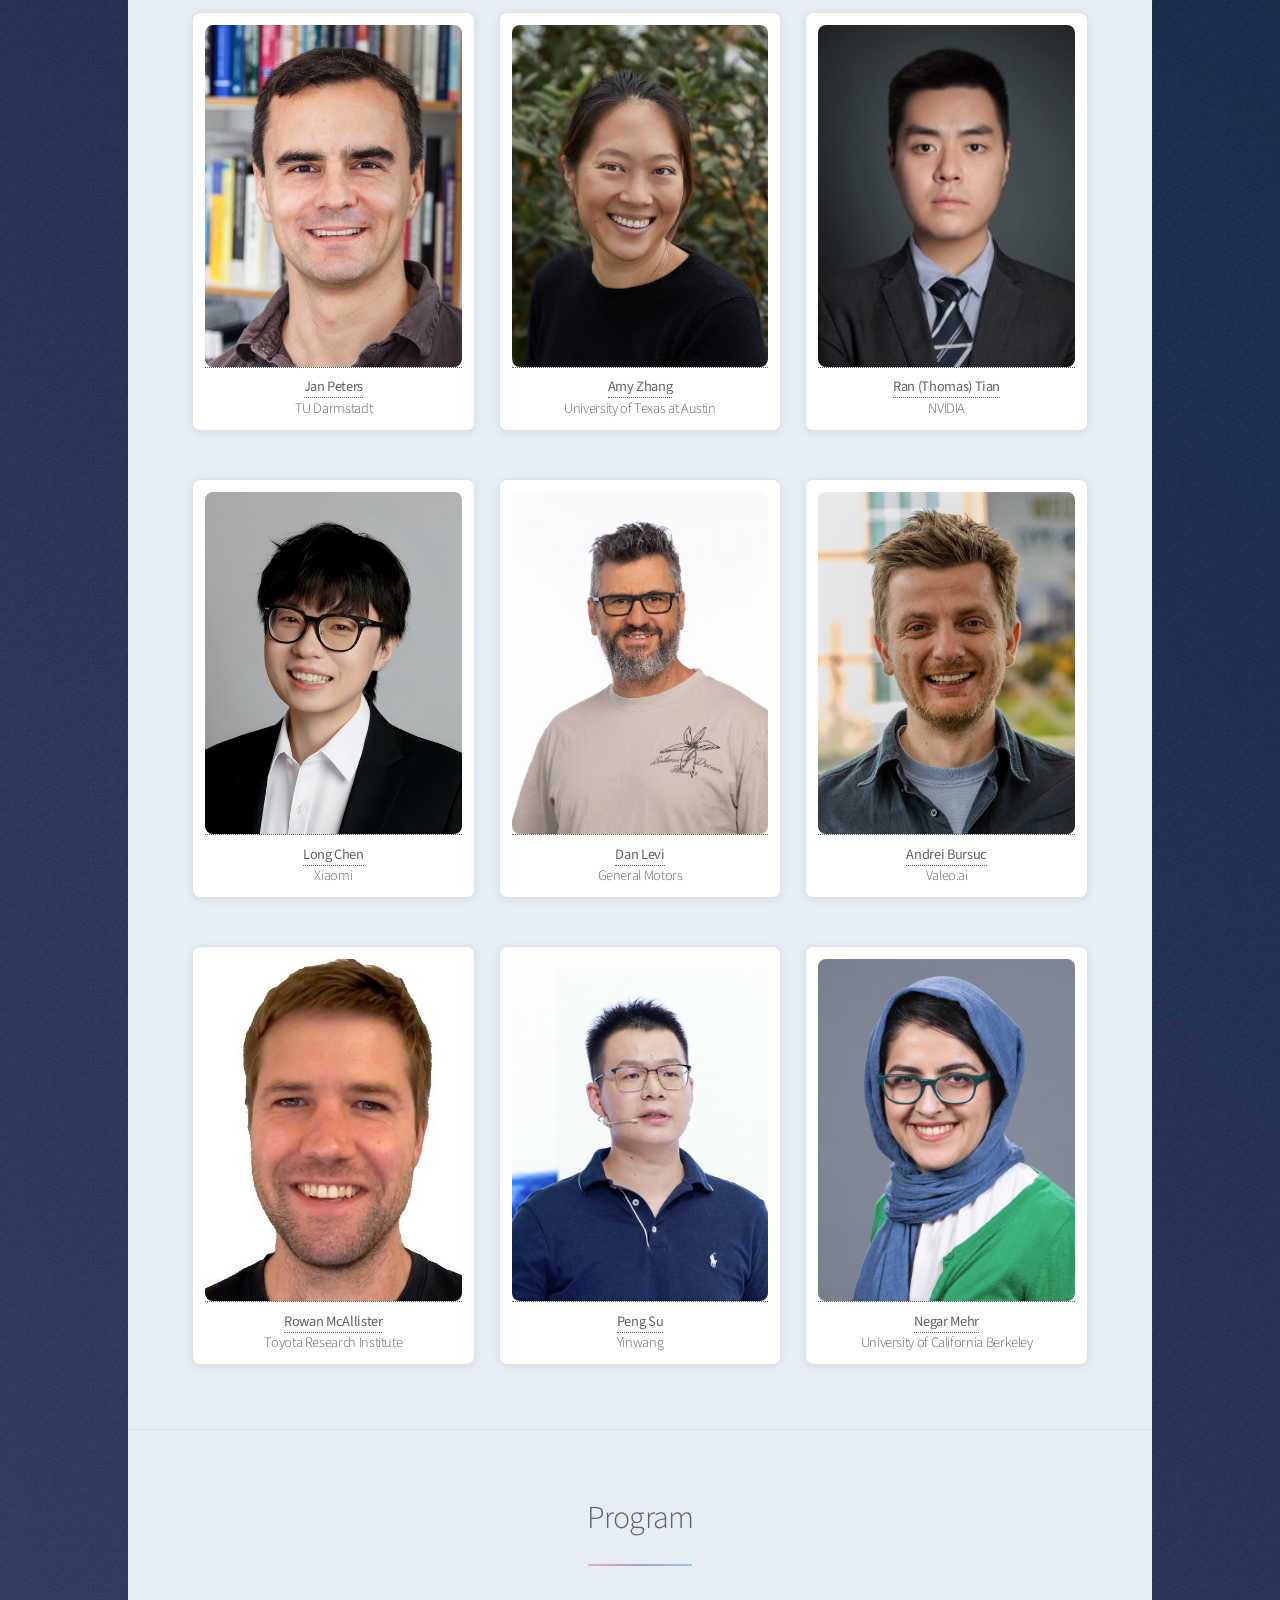
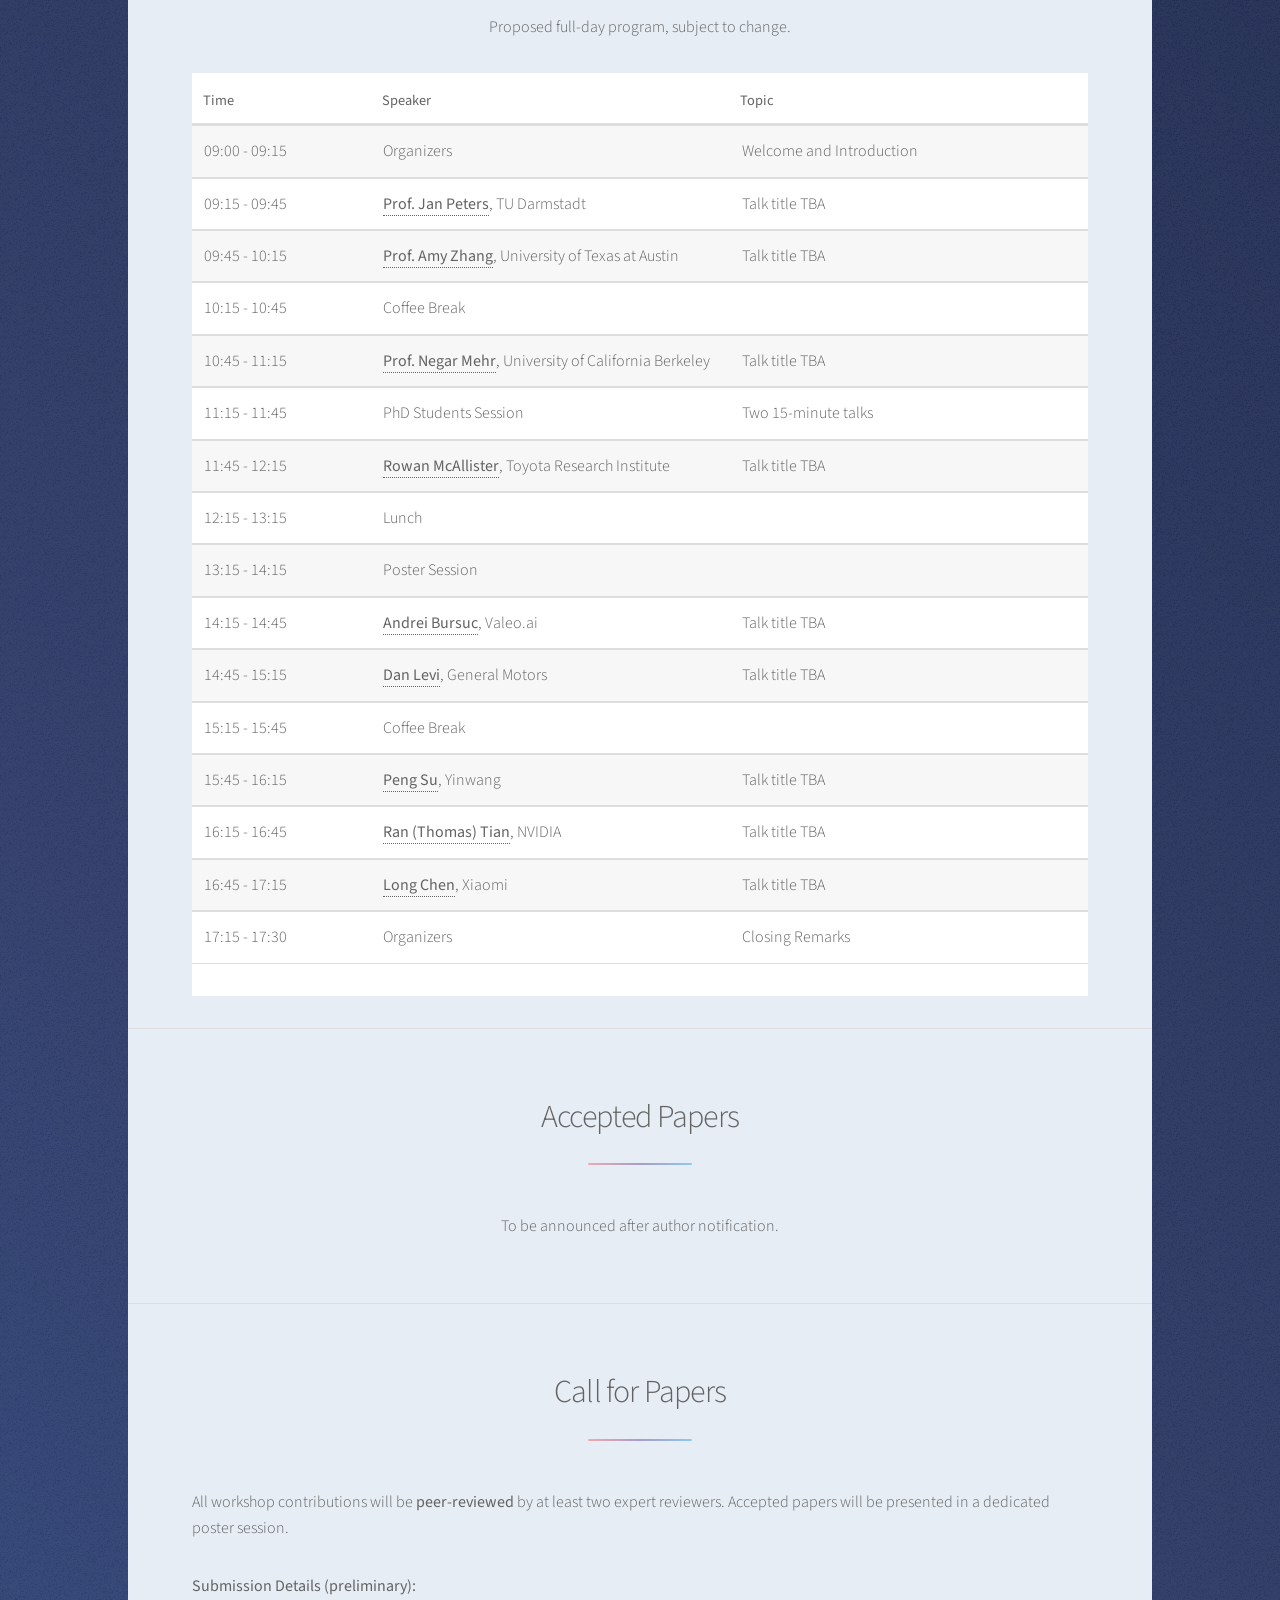
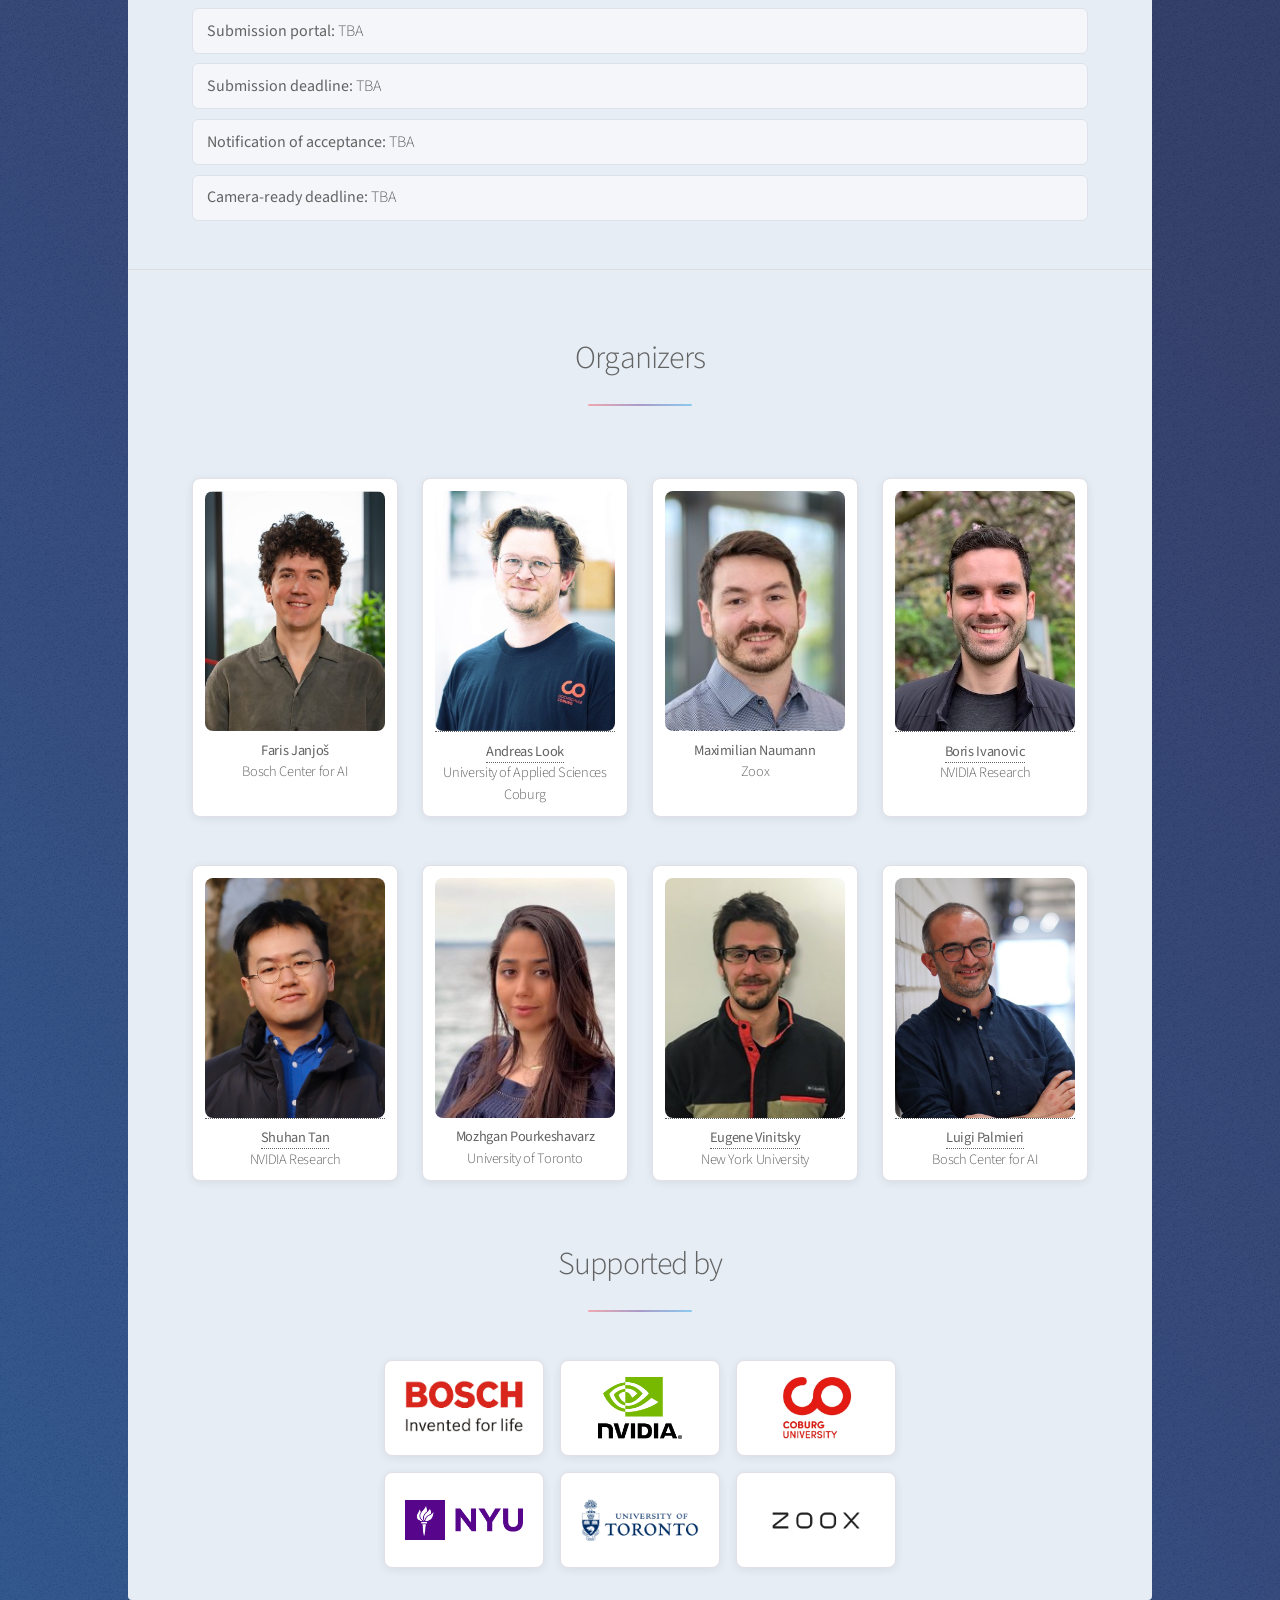
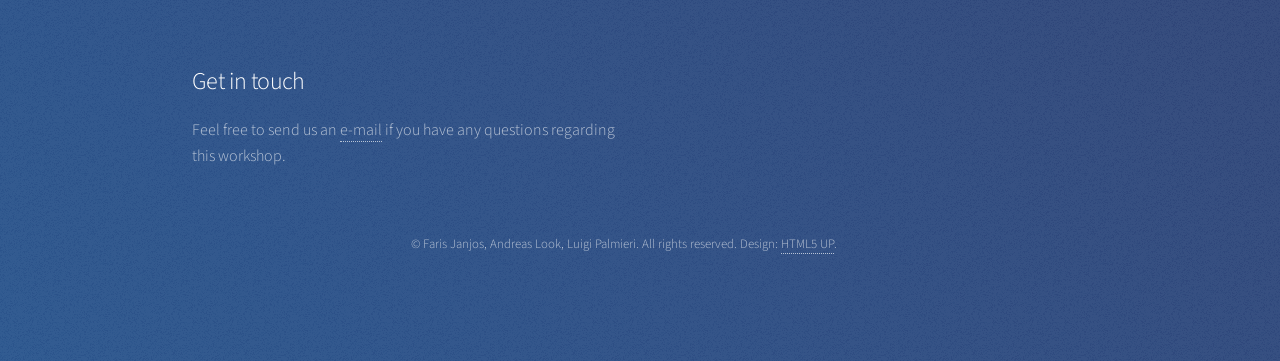
==== commit 3eb973ae: "Update abstract" ====
--- a/2027/index.html
+++ b/2027/index.html
@@ -146,12 +146,11 @@
 							<h2>Abstract</h2>
 						</header>
 						<p>
-						<strong>Robust autonomous systems</strong>, spanning driving, navigation, and manipulation, require intelligent, human-like, and <strong>safe decision-making</strong>.
-						While end-to-end models imitate expert data, <strong>self-play reinforcement learning (RL)</strong> enables diverse skill discovery and robust out-of-distribution performance without demonstrations.
-						<strong>World models</strong> and <strong>Vision-Language-Action (VLA) models</strong> drive predictive reasoning through closed-loop simulation,
-						and <strong>GPU-accelerated multi-agent training</strong> facilitates <strong>zero-shot transfer</strong> via scale.
-						Despite shared methodologies, cross-domain synergies and emerging behaviors remain under-explored.
-						This workshop unites leading researchers to discuss core developments, bridge autonomous driving and robotics, and challenge fundamental assumptions on the path to <strong>robust, generalizable autonomous systems</strong>.</p>					</div>
+							Robust autonomous systems, spanning driving, navigation, and robotic manipulation, require intelligent, human-like, and safe decision making. While end-to-end models imitate expert data, (self-play) reinforcement learning (RL) enables diverse skill discovery and robust out-of-distribution performance without demonstrations.
+							This zero-shot behavior substrate is facilitated by GPU-accelerated multi-agent training at scale. Similarly, Vision-Language-Action models and World Models provide a complementary substrate of semantic understanding and predictive reasoning.
+							Despite shared methodologies, cross-domain synergies in emergent behavior learning remain under-explored. This workshop unites leading researchers to discuss core developments, bridge autonomous driving and robotics, and challenge fundamental assumptions on the path to robust, generalizable Physical AI.
+						</p>
+					</div>
 				</div>
 				<p style="margin-bottom: 0.5em"><strong>Topics of Interest:</strong></p>
 				<ul style="display: grid; grid-template-columns: repeat(auto-fit, minmax(14em, 1fr)); gap: 0.6em; list-style: none; padding: 0; margin: 0;">
@@ -172,7 +171,7 @@
 					<header class="major special">
 						<h2>Invited Speakers</h2>
 					</header>
-					<p style="text-align: center;">Preliminary list, subject to change.</p>
+					<p style="text-align: center;">Preliminary list.</p>
 					<div class="box alt">
 						<div class="row gtr-uniform" style="margin-top: 1.5em;">
 							<div class="col-4">
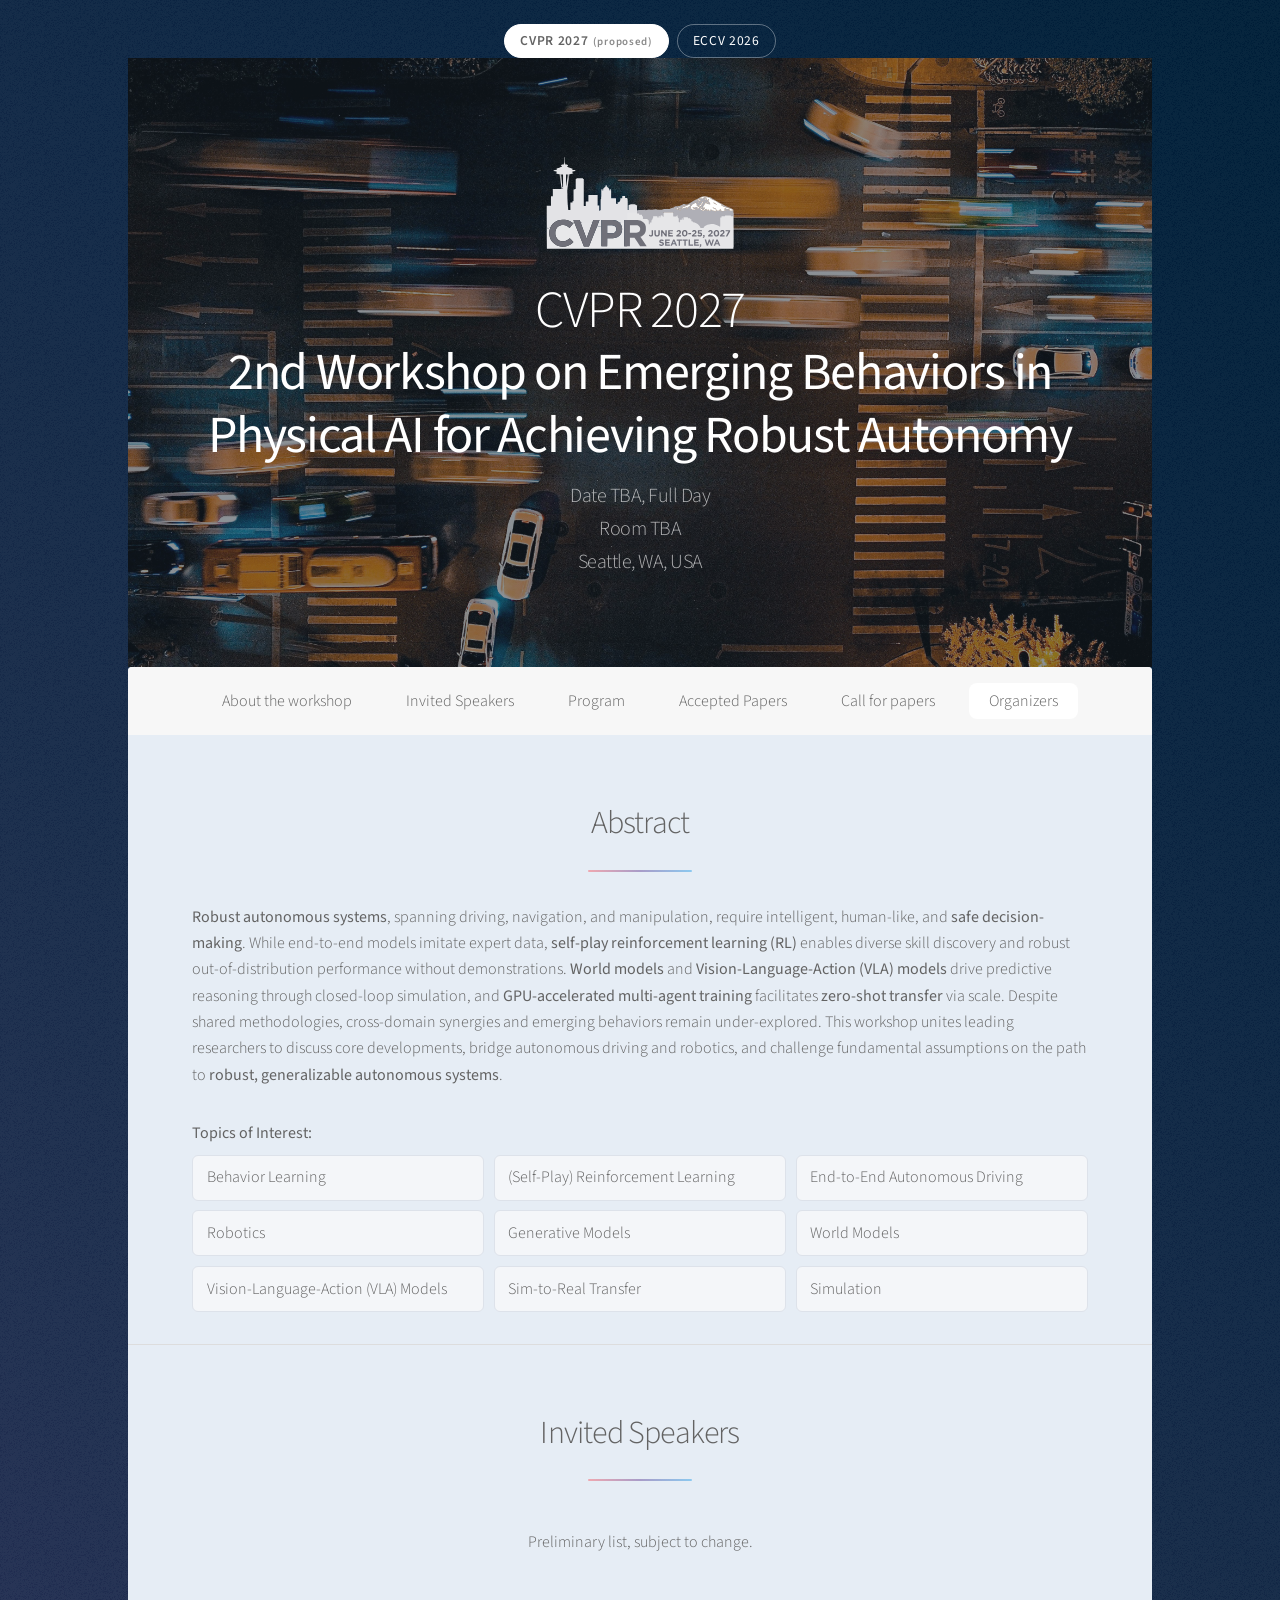
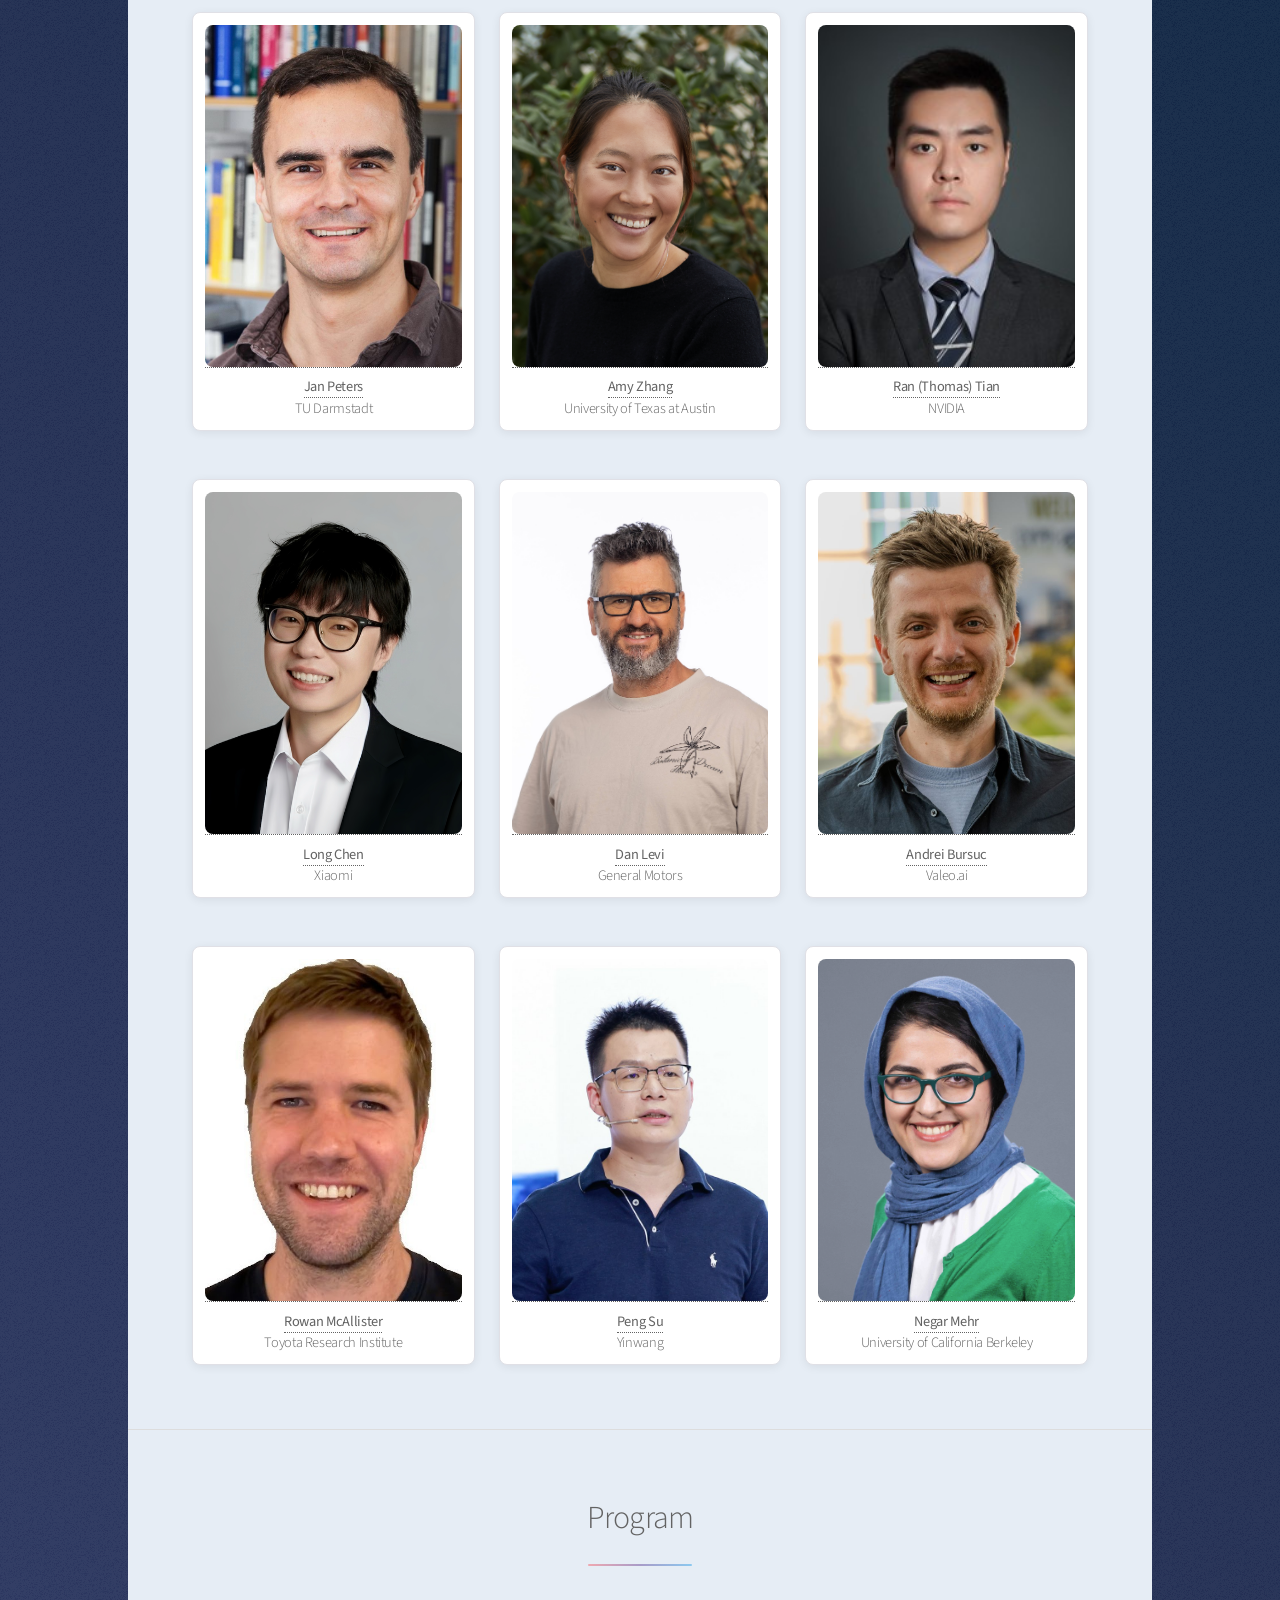
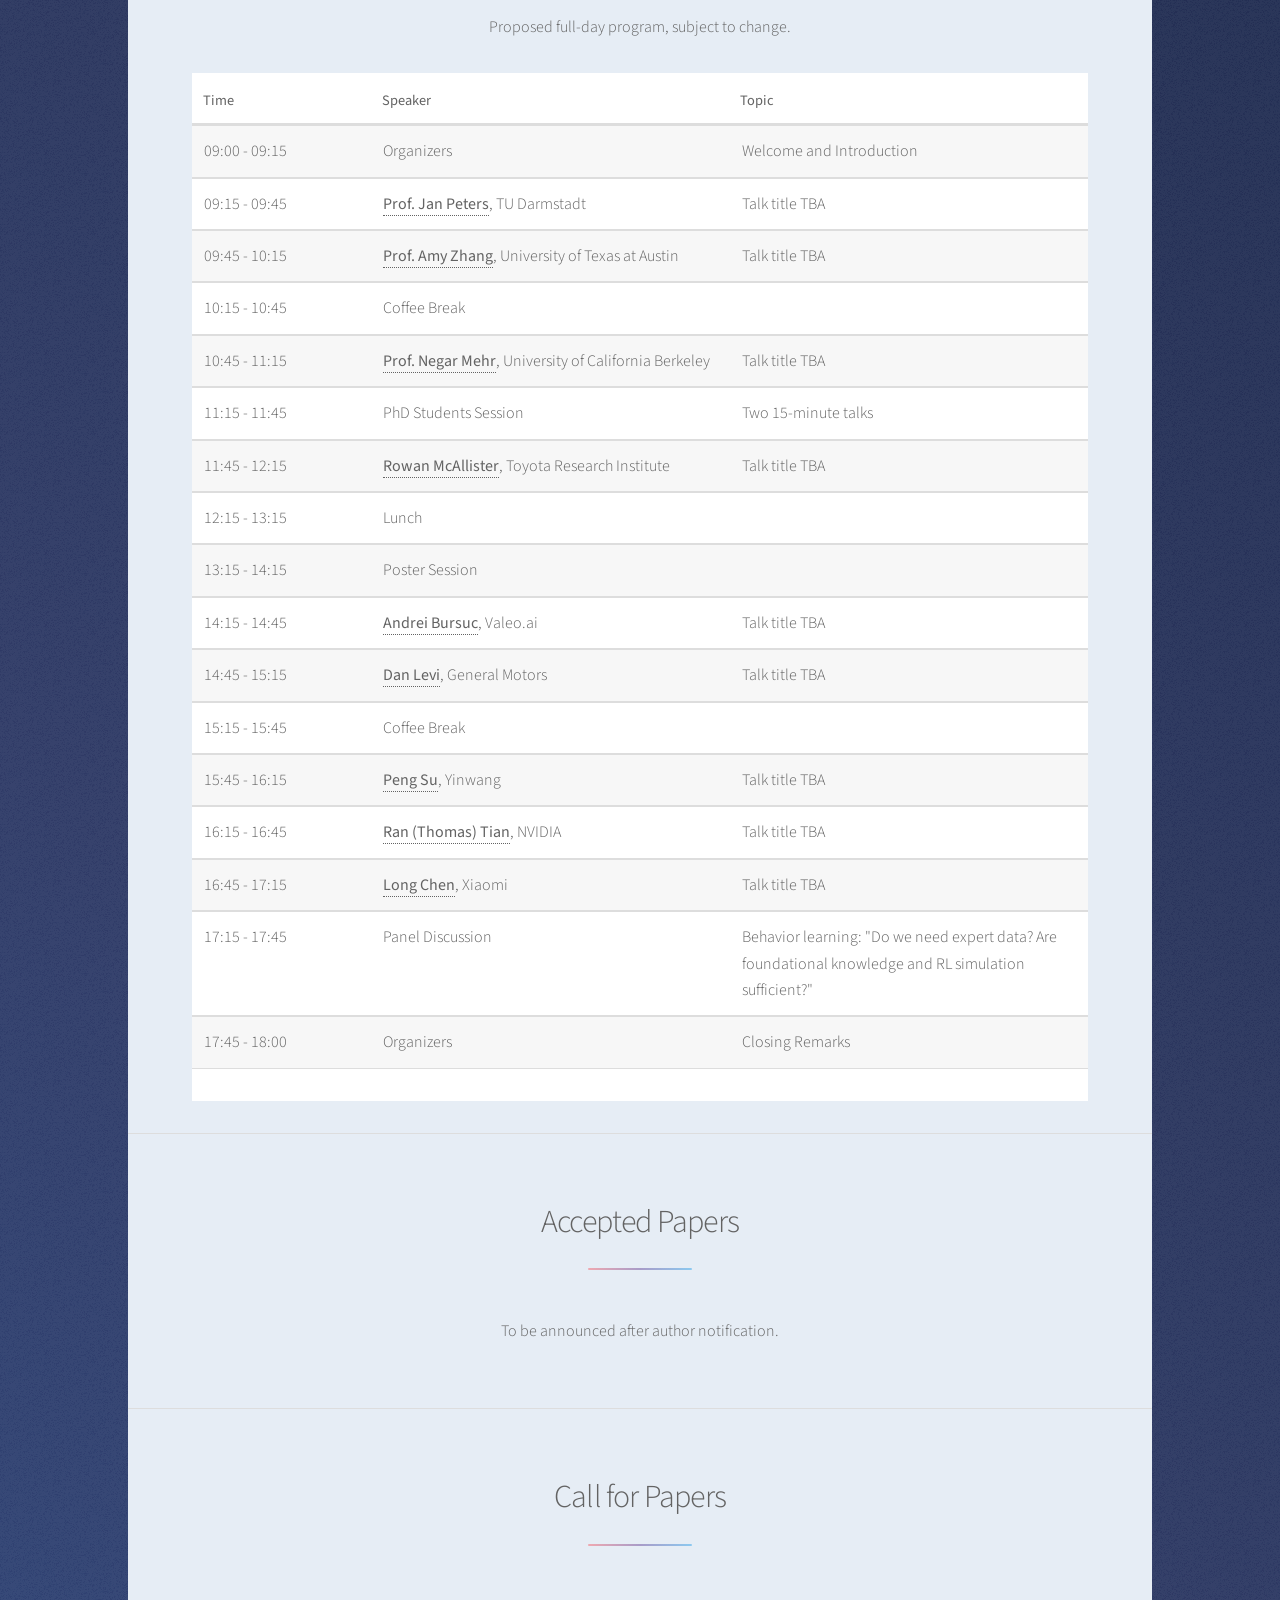
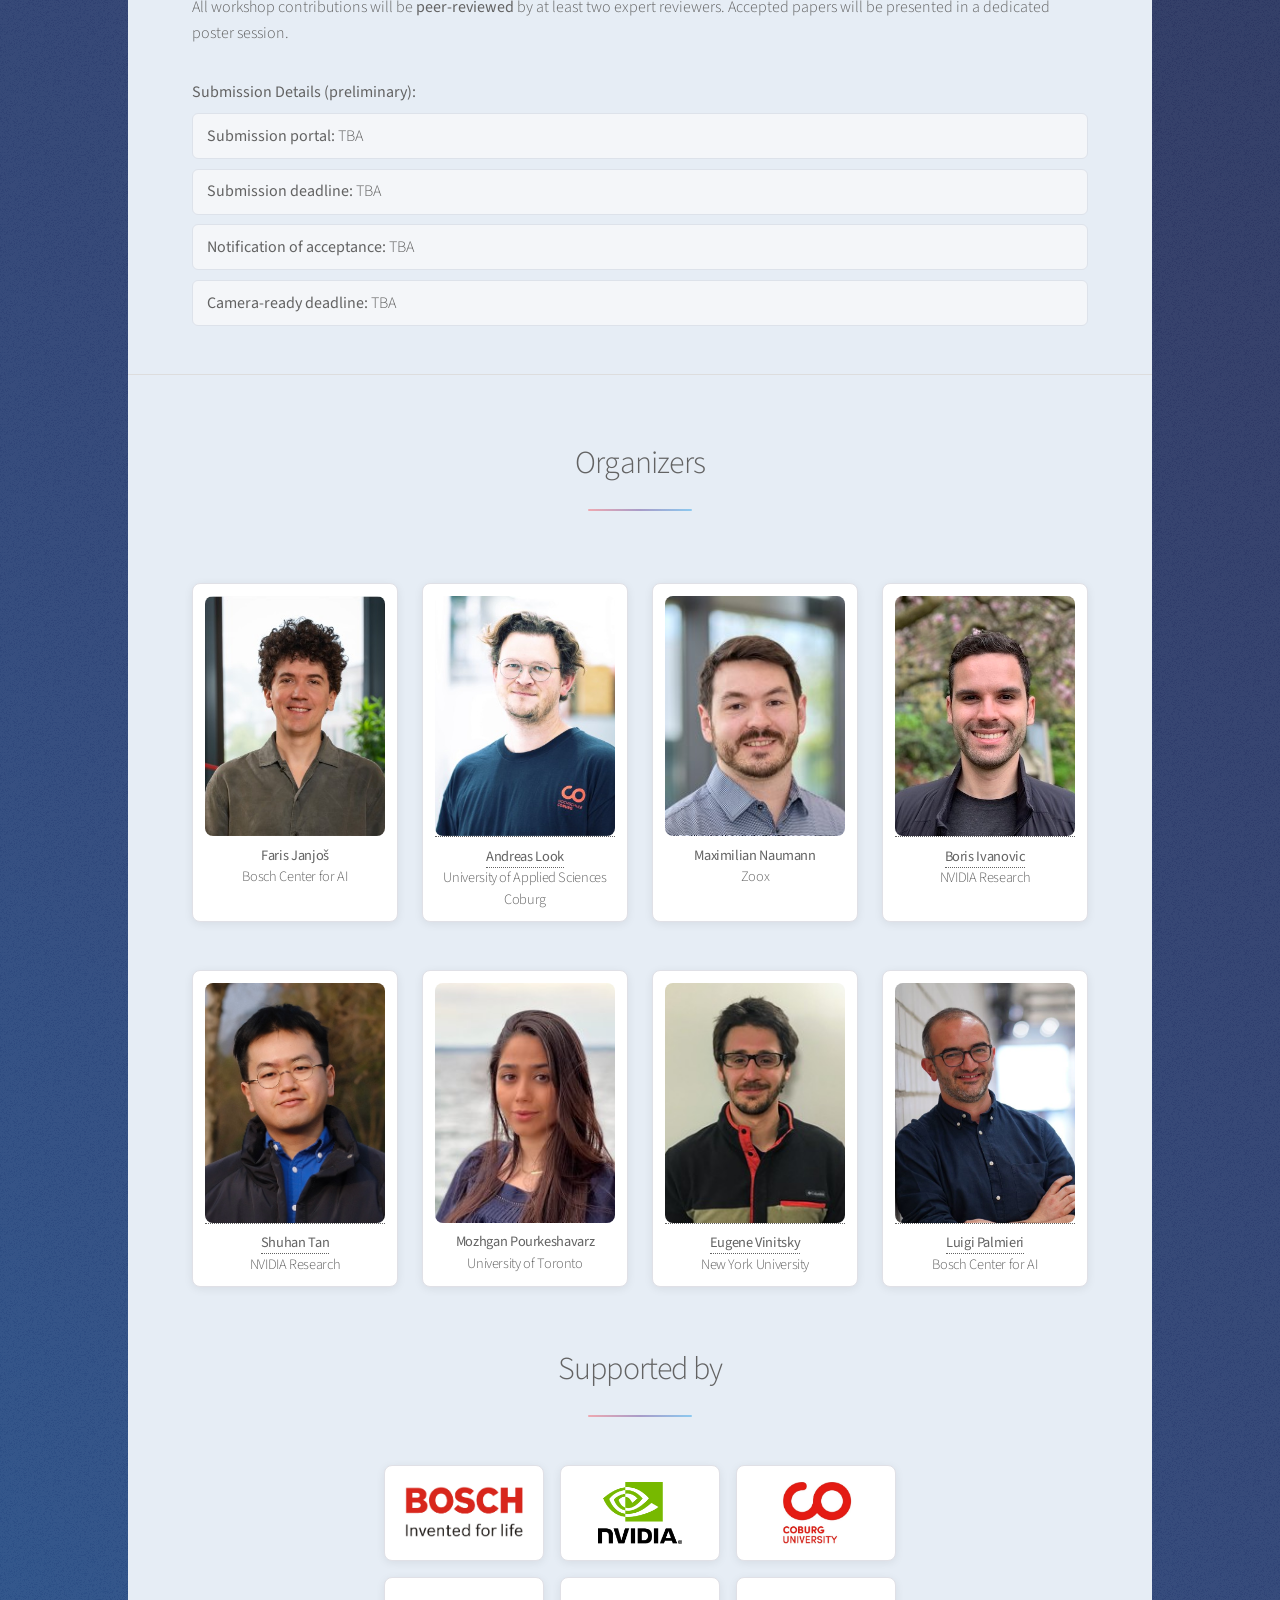
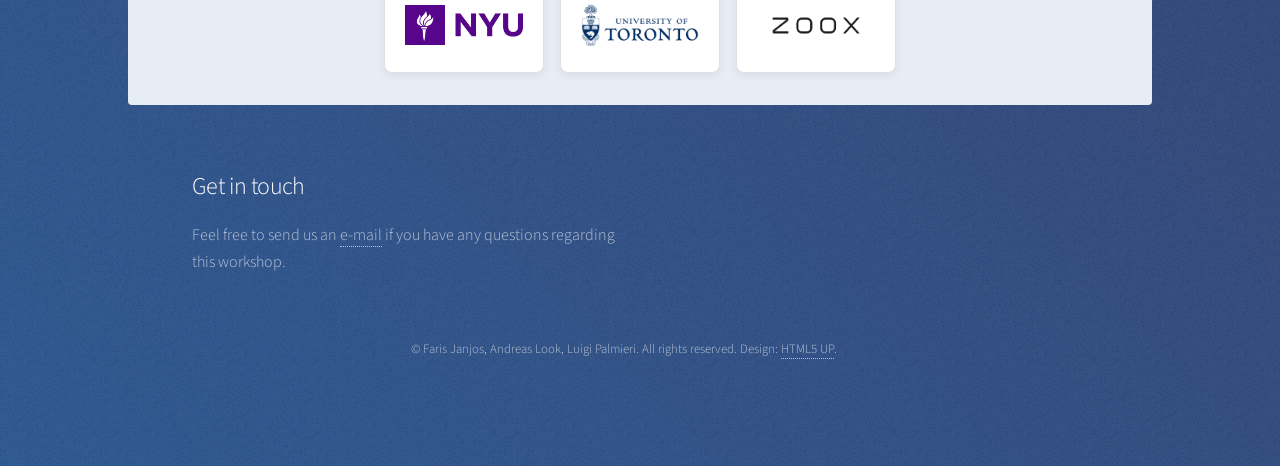
==== commit 9c597a4a: "add penal disc" ====
--- a/2027/index.html
+++ b/2027/index.html
@@ -146,11 +146,12 @@
 							<h2>Abstract</h2>
 						</header>
 						<p>
-							Robust autonomous systems, spanning driving, navigation, and robotic manipulation, require intelligent, human-like, and safe decision making. While end-to-end models imitate expert data, (self-play) reinforcement learning (RL) enables diverse skill discovery and robust out-of-distribution performance without demonstrations.
-							This zero-shot behavior substrate is facilitated by GPU-accelerated multi-agent training at scale. Similarly, Vision-Language-Action models and World Models provide a complementary substrate of semantic understanding and predictive reasoning.
-							Despite shared methodologies, cross-domain synergies in emergent behavior learning remain under-explored. This workshop unites leading researchers to discuss core developments, bridge autonomous driving and robotics, and challenge fundamental assumptions on the path to robust, generalizable Physical AI.
-						</p>
-					</div>
+						<strong>Robust autonomous systems</strong>, spanning driving, navigation, and manipulation, require intelligent, human-like, and <strong>safe decision-making</strong>.
+						While end-to-end models imitate expert data, <strong>self-play reinforcement learning (RL)</strong> enables diverse skill discovery and robust out-of-distribution performance without demonstrations.
+						<strong>World models</strong> and <strong>Vision-Language-Action (VLA) models</strong> drive predictive reasoning through closed-loop simulation,
+						and <strong>GPU-accelerated multi-agent training</strong> facilitates <strong>zero-shot transfer</strong> via scale.
+						Despite shared methodologies, cross-domain synergies and emerging behaviors remain under-explored.
+						This workshop unites leading researchers to discuss core developments, bridge autonomous driving and robotics, and challenge fundamental assumptions on the path to <strong>robust, generalizable autonomous systems</strong>.</p>					</div>
 				</div>
 				<p style="margin-bottom: 0.5em"><strong>Topics of Interest:</strong></p>
 				<ul style="display: grid; grid-template-columns: repeat(auto-fit, minmax(14em, 1fr)); gap: 0.6em; list-style: none; padding: 0; margin: 0;">
@@ -171,7 +172,7 @@
 					<header class="major special">
 						<h2>Invited Speakers</h2>
 					</header>
-					<p style="text-align: center;">Preliminary list.</p>
+					<p style="text-align: center;">Preliminary list, subject to change.</p>
 					<div class="box alt">
 						<div class="row gtr-uniform" style="margin-top: 1.5em;">
 							<div class="col-4">
@@ -329,7 +330,12 @@
 									<td>Talk title TBA</td>
 								</tr>
 								<tr>
-									<td>17:15 - 17:30</td>
+									<td>17:15 - 17:45</td>
+									<td>Panel Discussion</td>
+									<td>Behavior learning: "Do we need expert data? Are foundational knowledge and RL simulation sufficient?"</td>
+								</tr>
+								<tr>
+									<td>17:45 - 18:00</td>
 									<td>Organizers</td>
 									<td>Closing Remarks</td>
 								</tr>
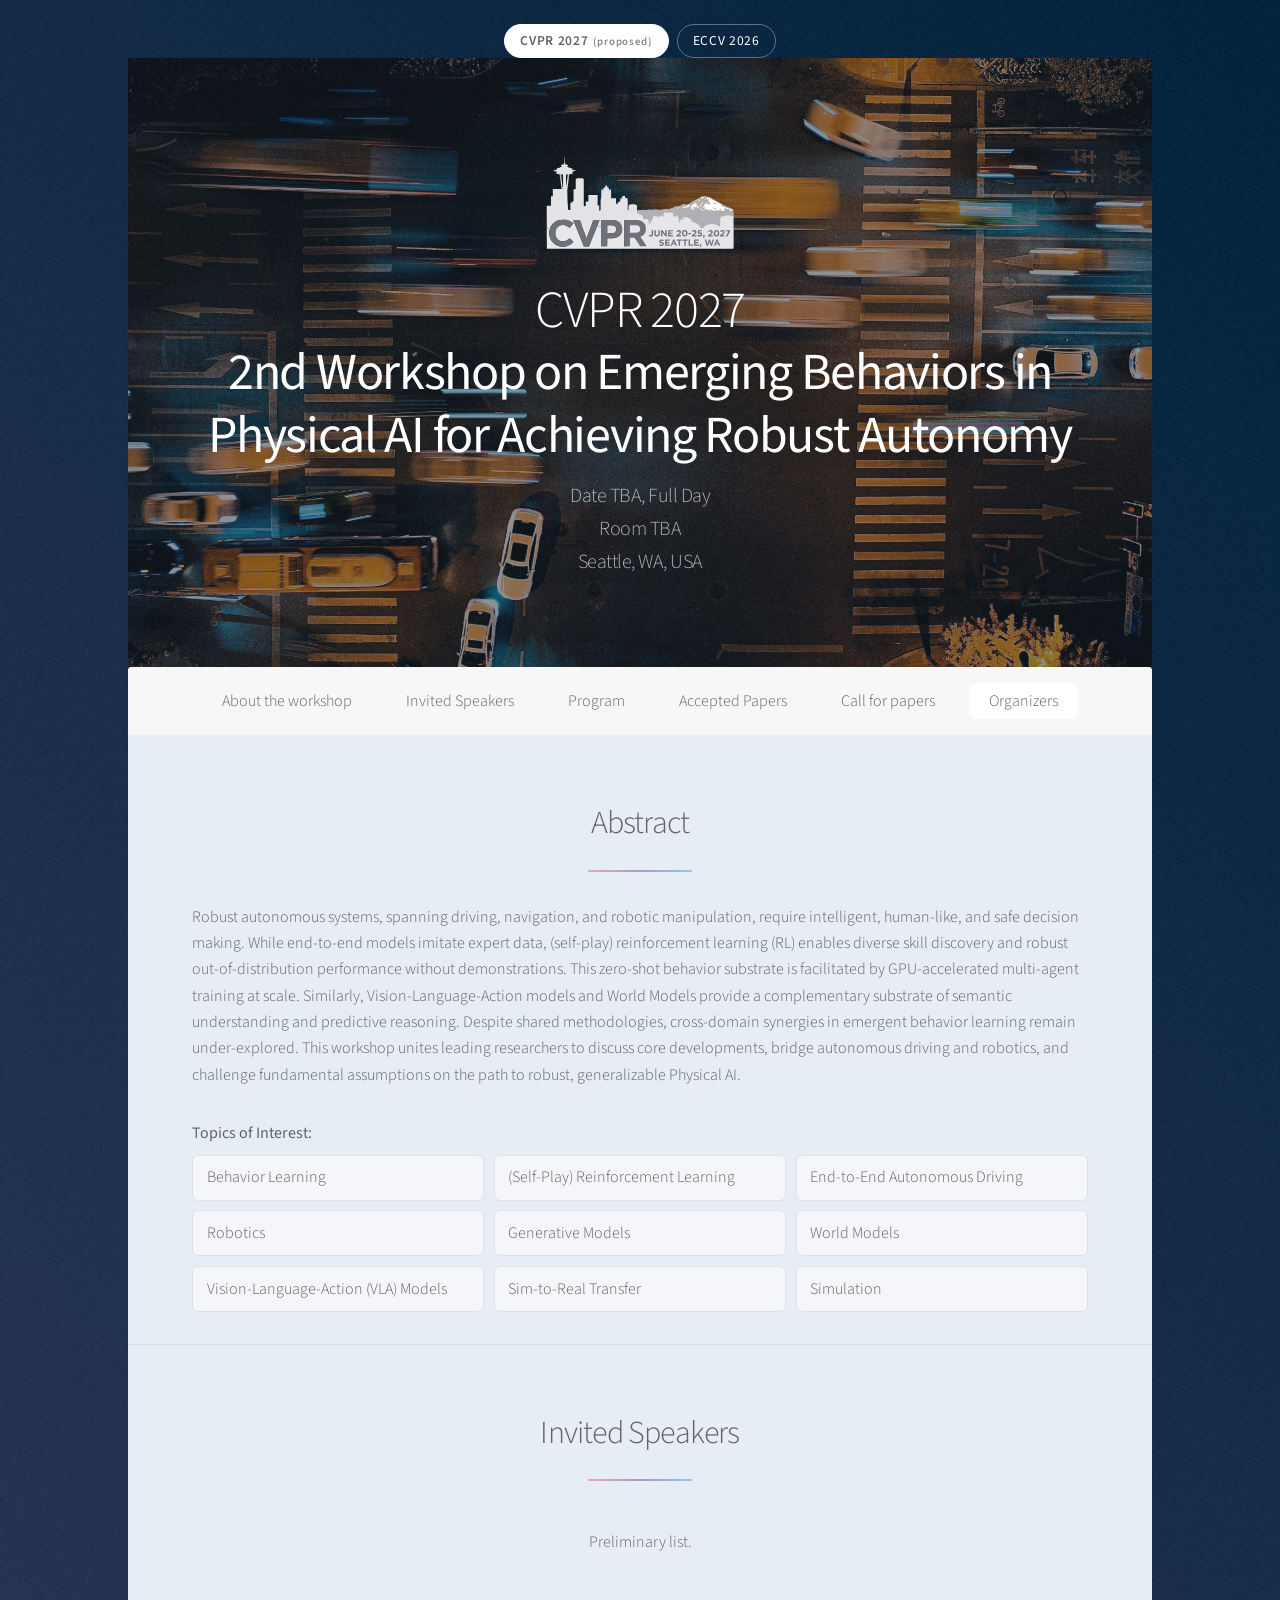
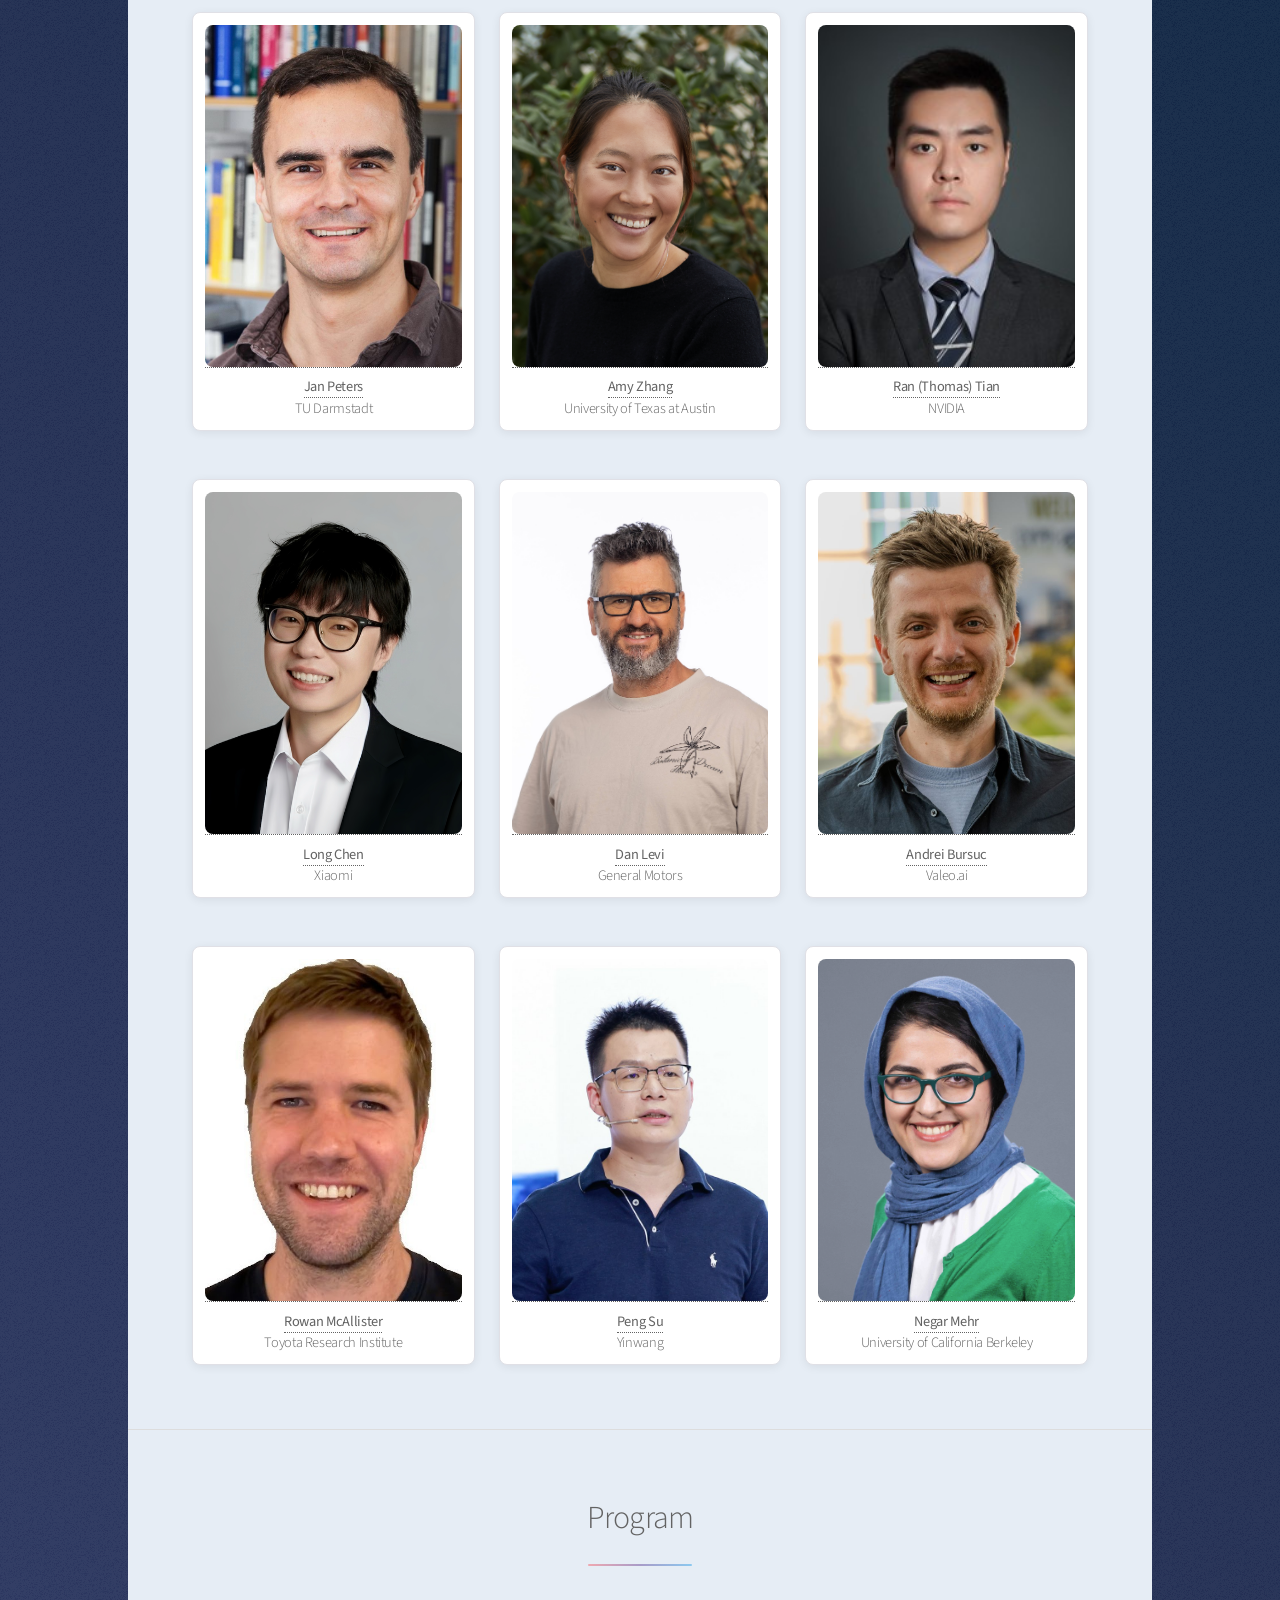
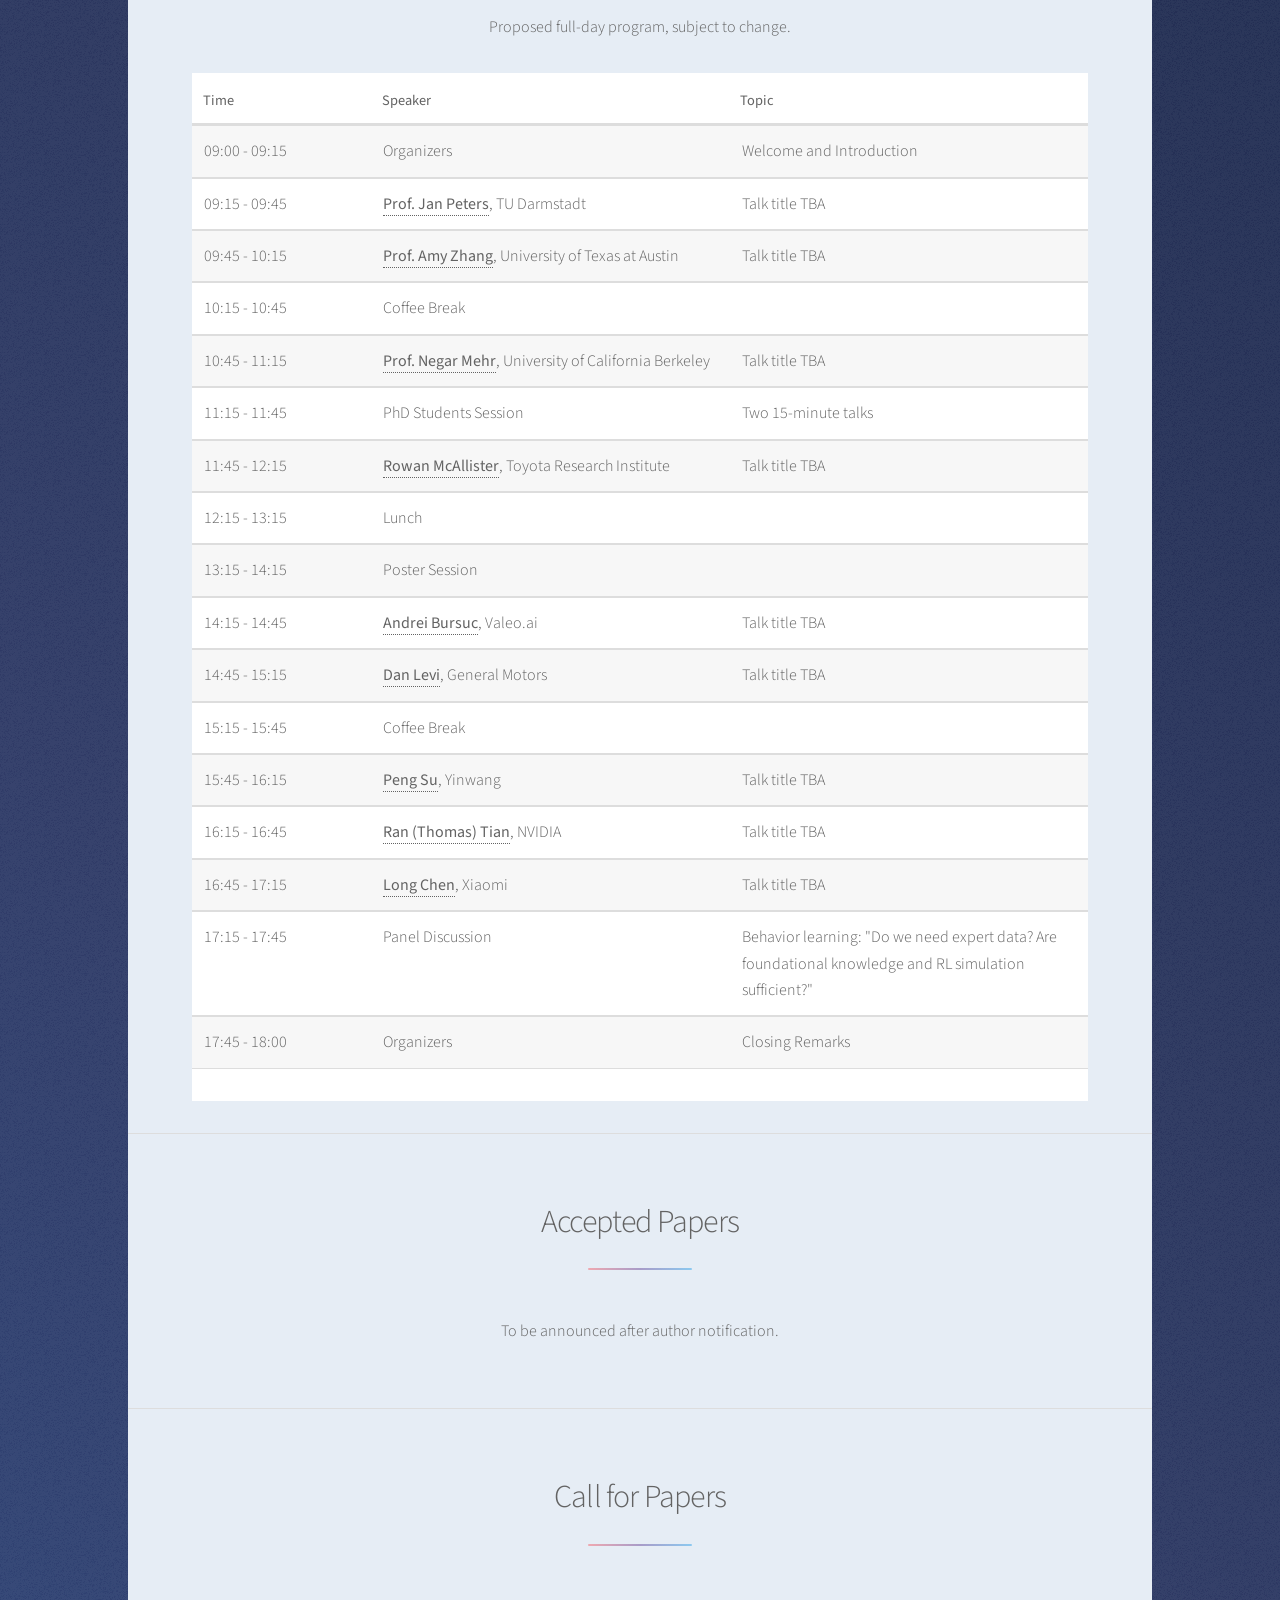
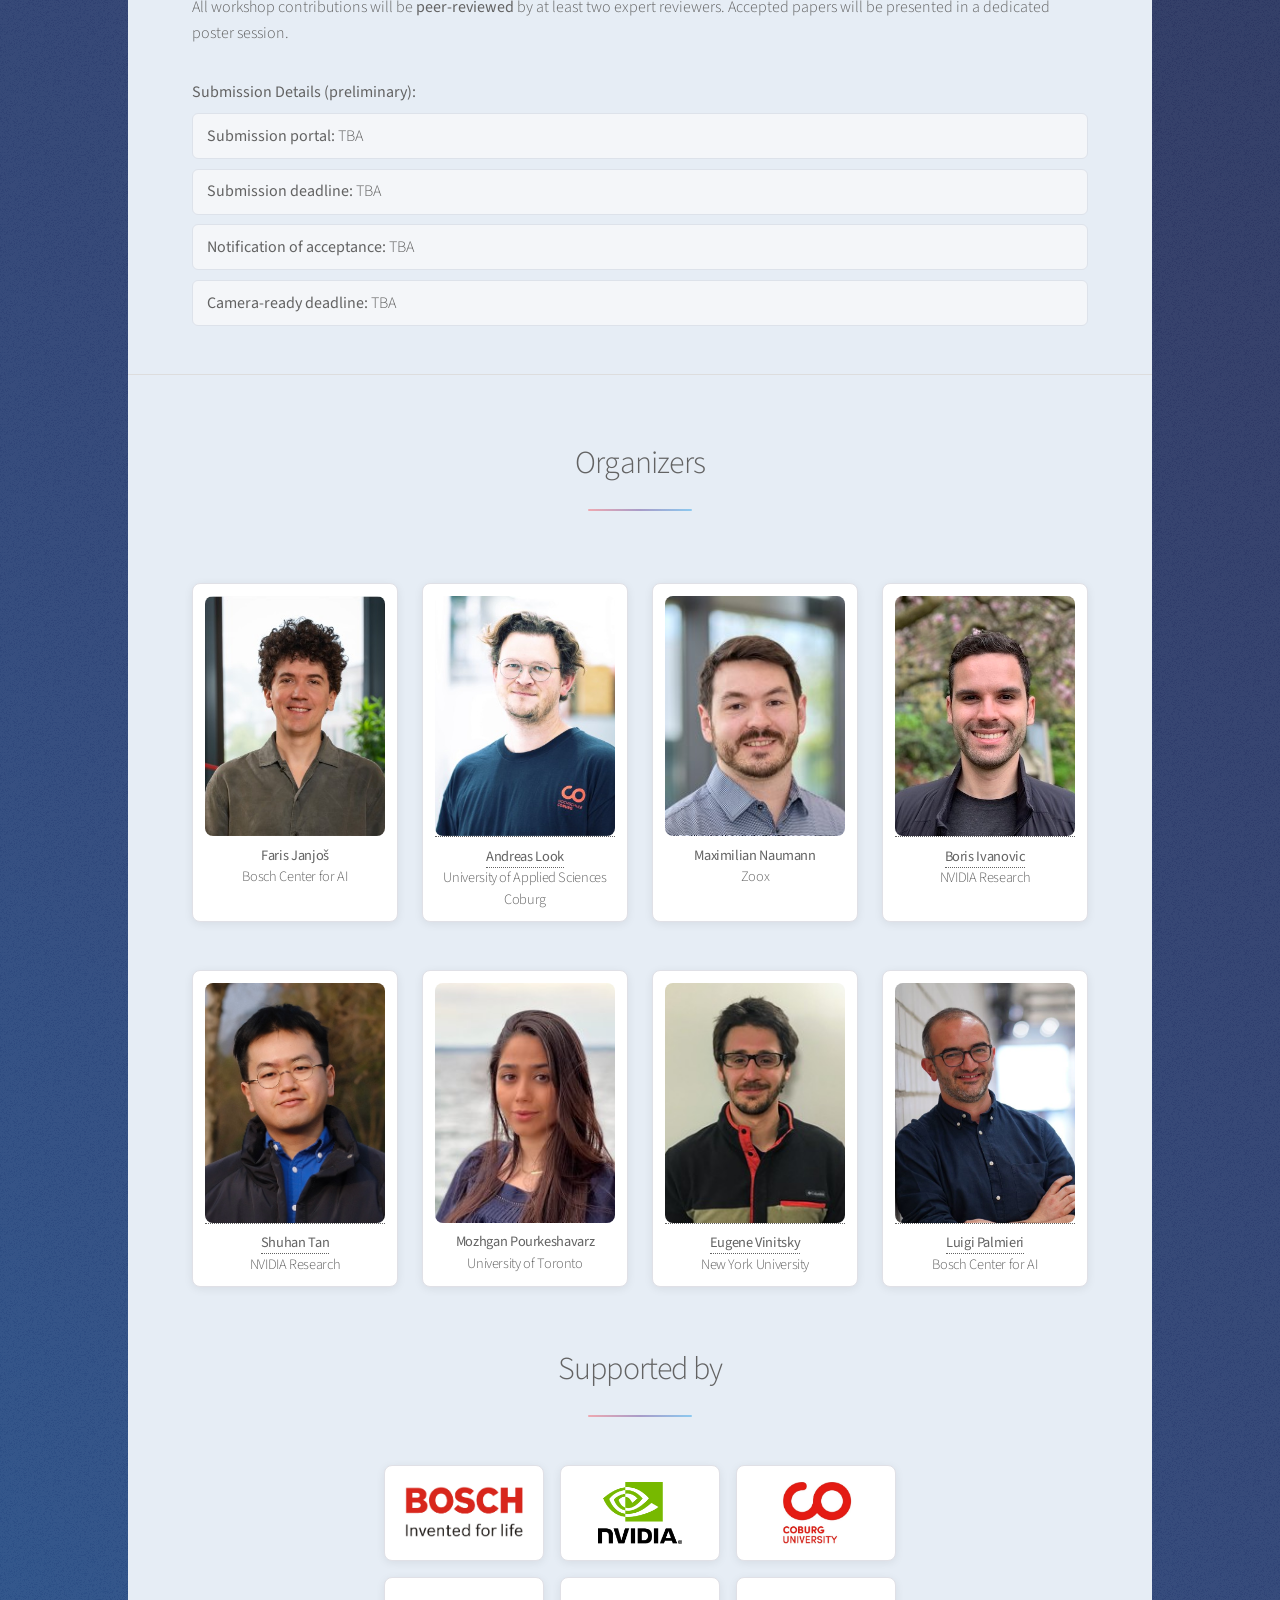
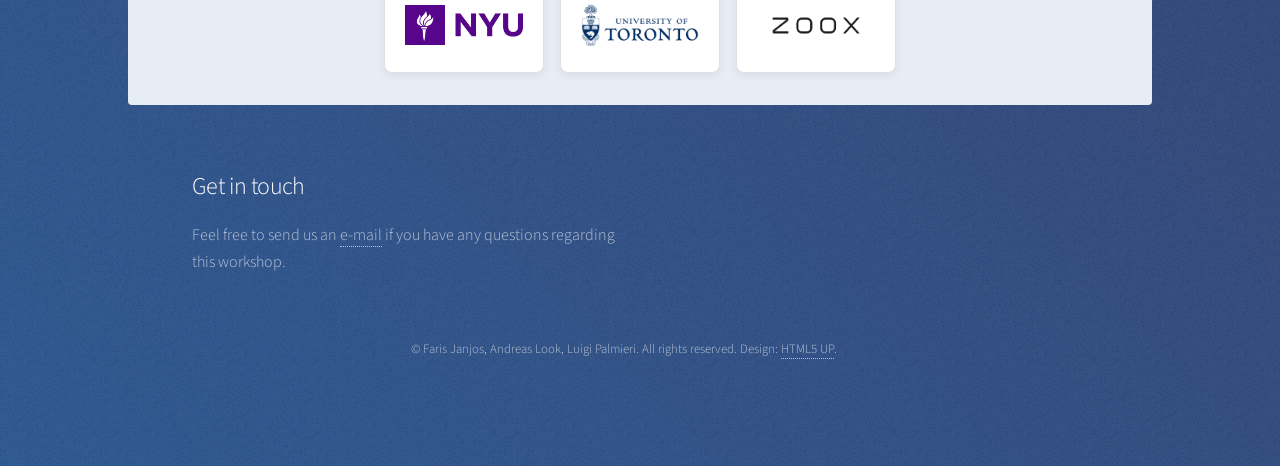
==== commit ca50dd66: "Merge branch 'cvpr_27' of github.com:emerging-ad/emerging-ad.github.io into cvpr_27" ====
--- a/2027/index.html
+++ b/2027/index.html
@@ -146,12 +146,11 @@
 							<h2>Abstract</h2>
 						</header>
 						<p>
-						<strong>Robust autonomous systems</strong>, spanning driving, navigation, and manipulation, require intelligent, human-like, and <strong>safe decision-making</strong>.
-						While end-to-end models imitate expert data, <strong>self-play reinforcement learning (RL)</strong> enables diverse skill discovery and robust out-of-distribution performance without demonstrations.
-						<strong>World models</strong> and <strong>Vision-Language-Action (VLA) models</strong> drive predictive reasoning through closed-loop simulation,
-						and <strong>GPU-accelerated multi-agent training</strong> facilitates <strong>zero-shot transfer</strong> via scale.
-						Despite shared methodologies, cross-domain synergies and emerging behaviors remain under-explored.
-						This workshop unites leading researchers to discuss core developments, bridge autonomous driving and robotics, and challenge fundamental assumptions on the path to <strong>robust, generalizable autonomous systems</strong>.</p>					</div>
+							Robust autonomous systems, spanning driving, navigation, and robotic manipulation, require intelligent, human-like, and safe decision making. While end-to-end models imitate expert data, (self-play) reinforcement learning (RL) enables diverse skill discovery and robust out-of-distribution performance without demonstrations.
+							This zero-shot behavior substrate is facilitated by GPU-accelerated multi-agent training at scale. Similarly, Vision-Language-Action models and World Models provide a complementary substrate of semantic understanding and predictive reasoning.
+							Despite shared methodologies, cross-domain synergies in emergent behavior learning remain under-explored. This workshop unites leading researchers to discuss core developments, bridge autonomous driving and robotics, and challenge fundamental assumptions on the path to robust, generalizable Physical AI.
+						</p>
+					</div>
 				</div>
 				<p style="margin-bottom: 0.5em"><strong>Topics of Interest:</strong></p>
 				<ul style="display: grid; grid-template-columns: repeat(auto-fit, minmax(14em, 1fr)); gap: 0.6em; list-style: none; padding: 0; margin: 0;">
@@ -172,7 +171,7 @@
 					<header class="major special">
 						<h2>Invited Speakers</h2>
 					</header>
-					<p style="text-align: center;">Preliminary list, subject to change.</p>
+					<p style="text-align: center;">Preliminary list.</p>
 					<div class="box alt">
 						<div class="row gtr-uniform" style="margin-top: 1.5em;">
 							<div class="col-4">
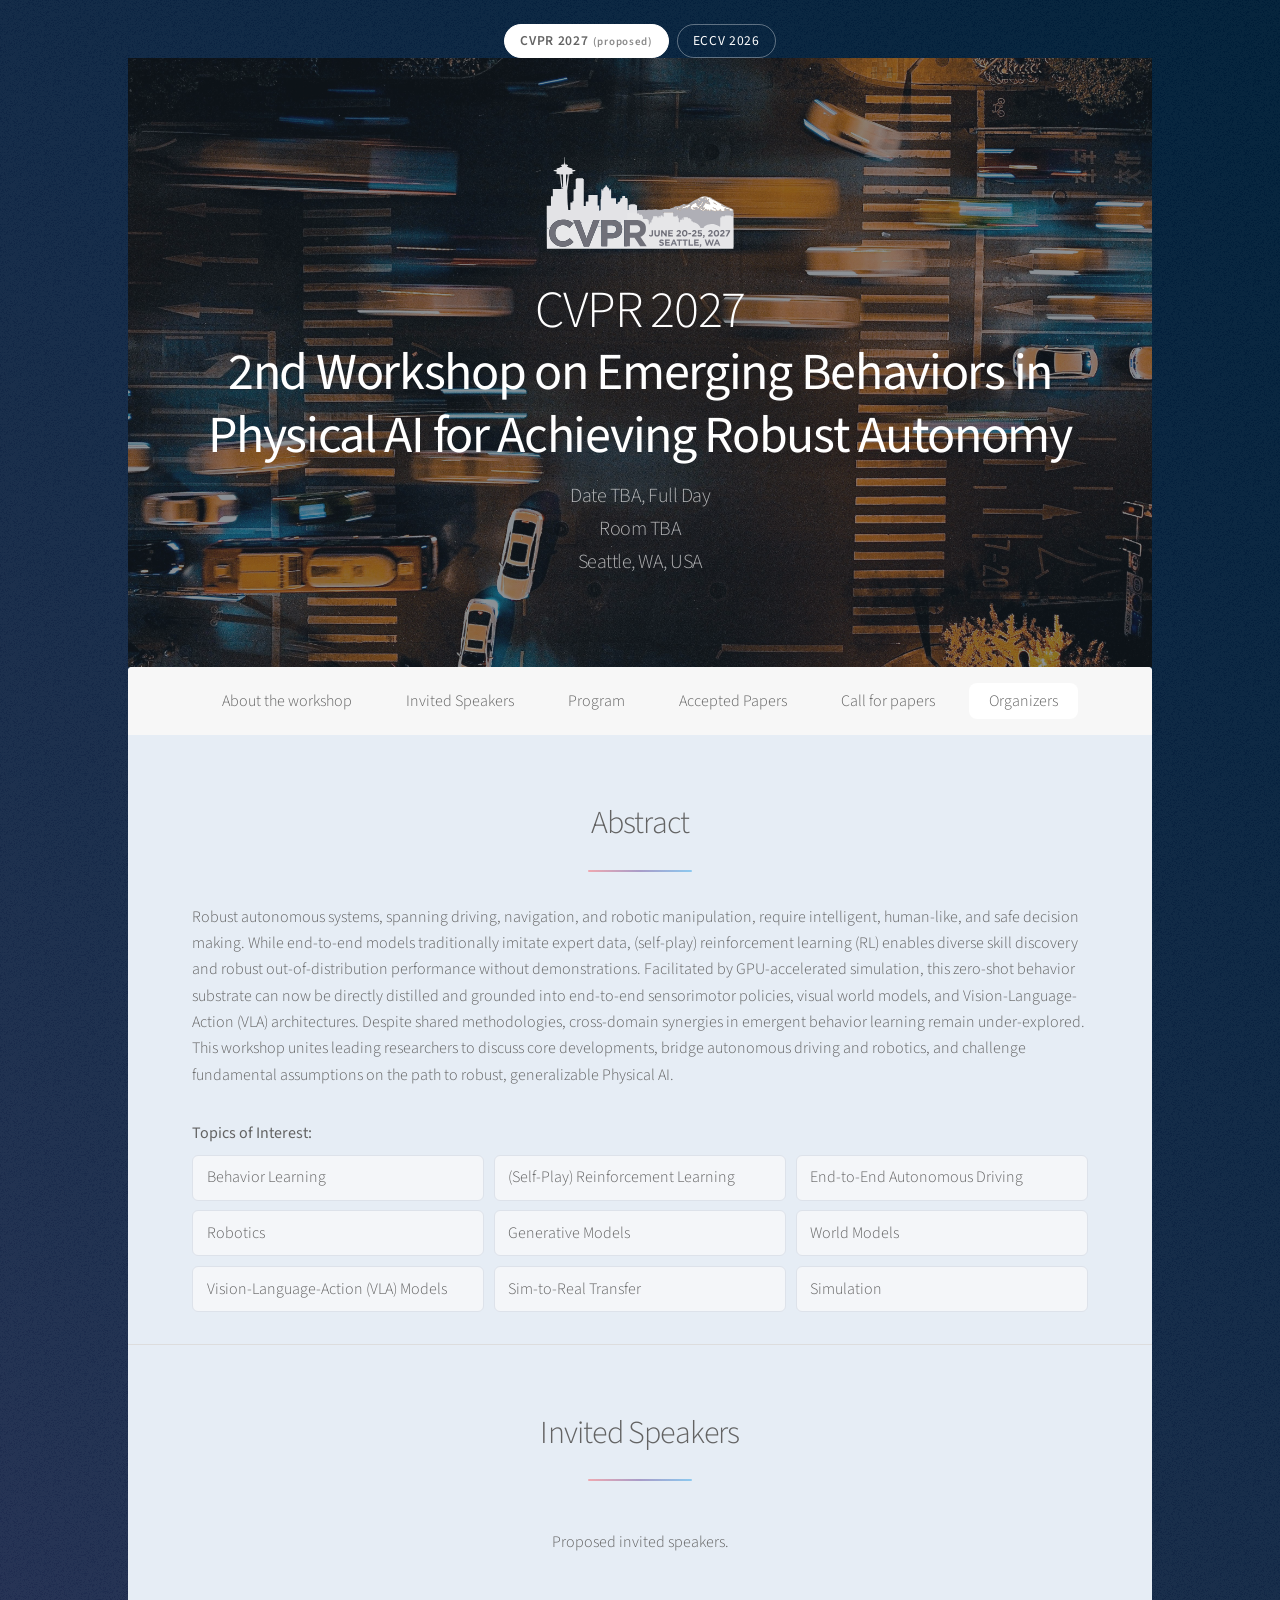
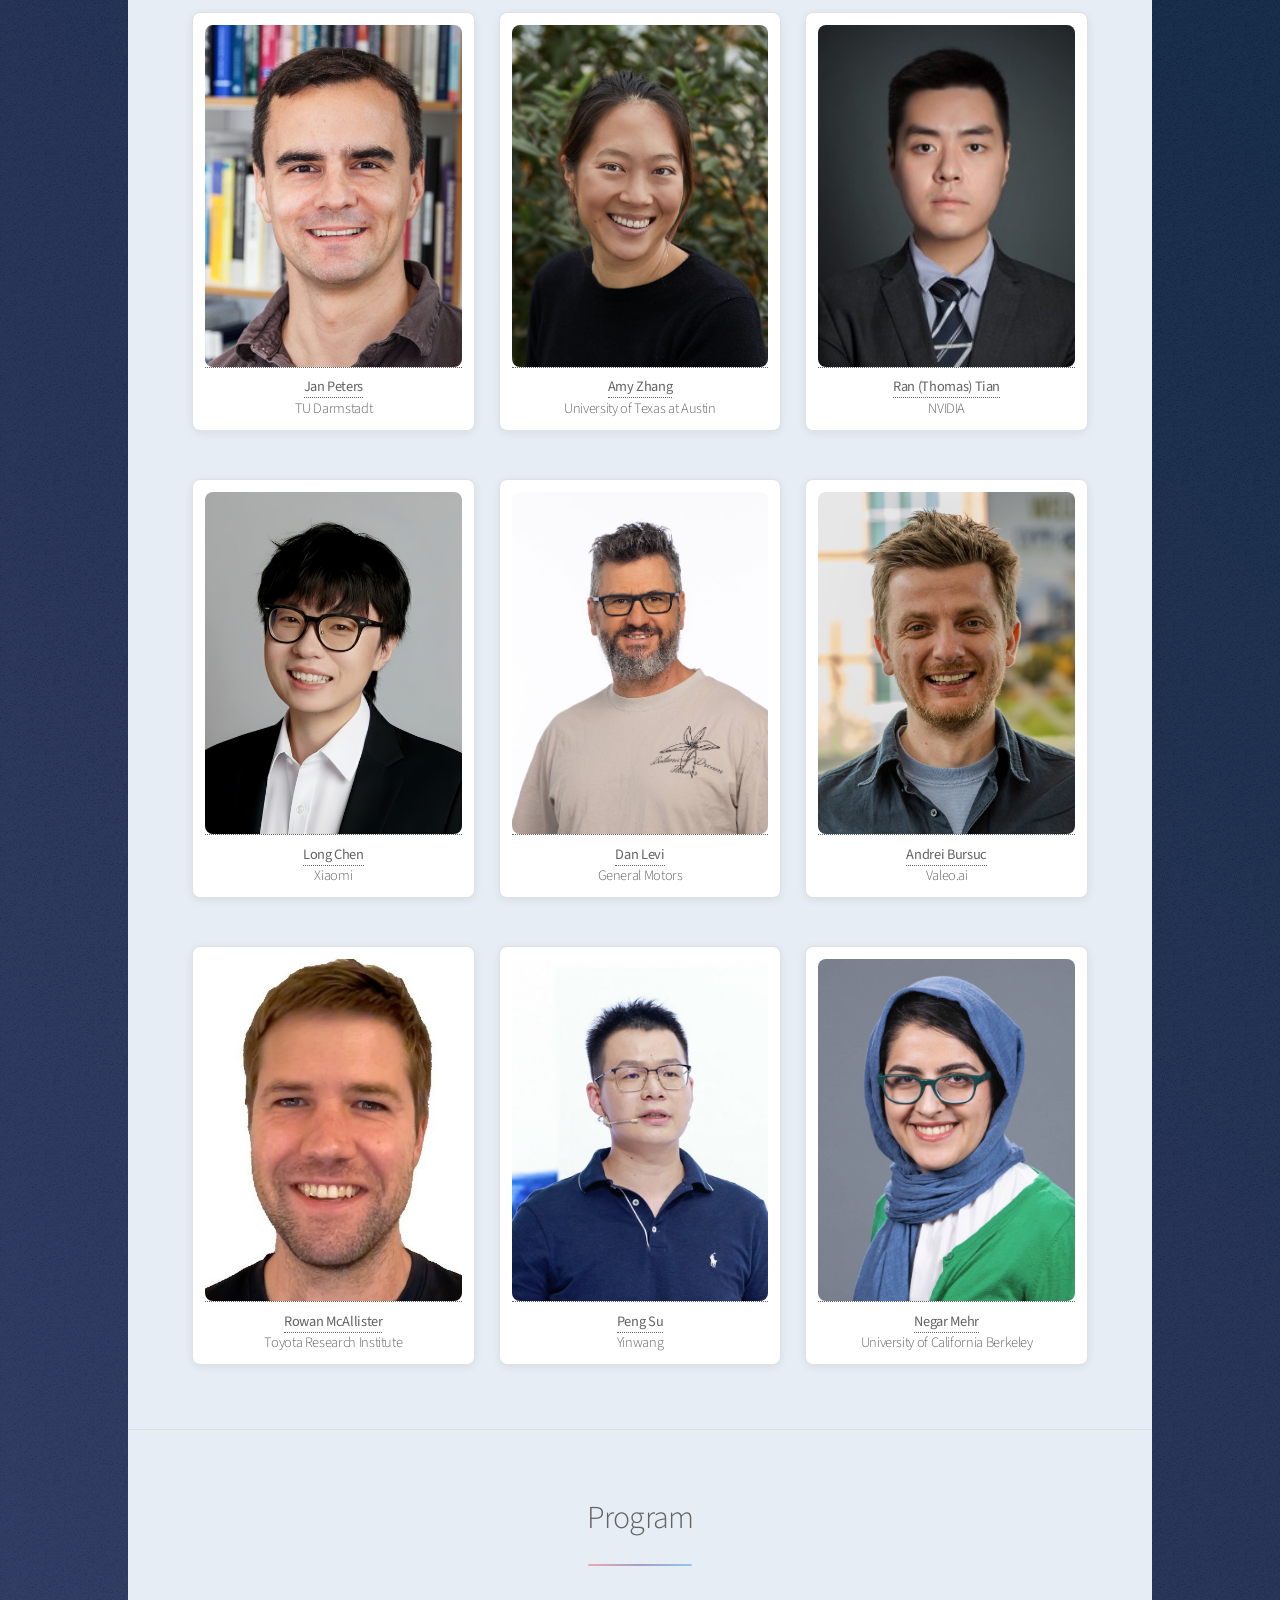
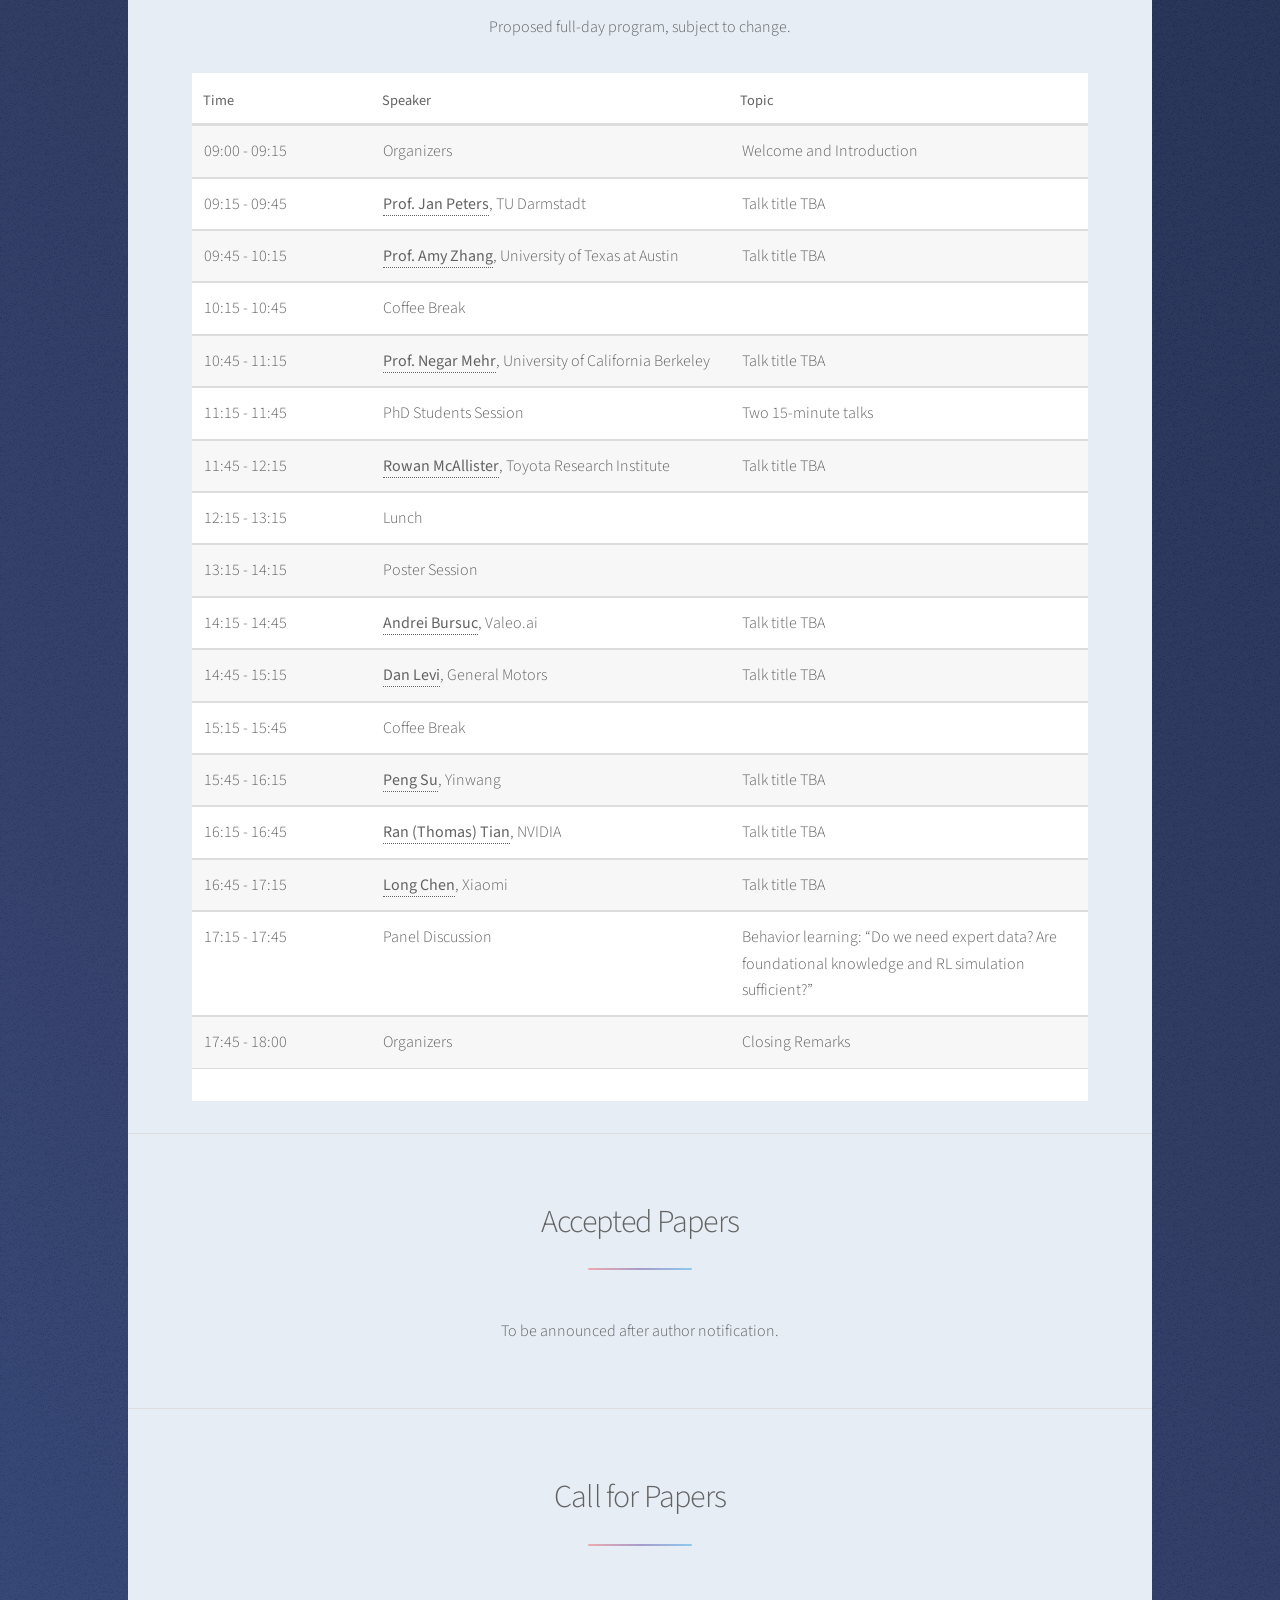
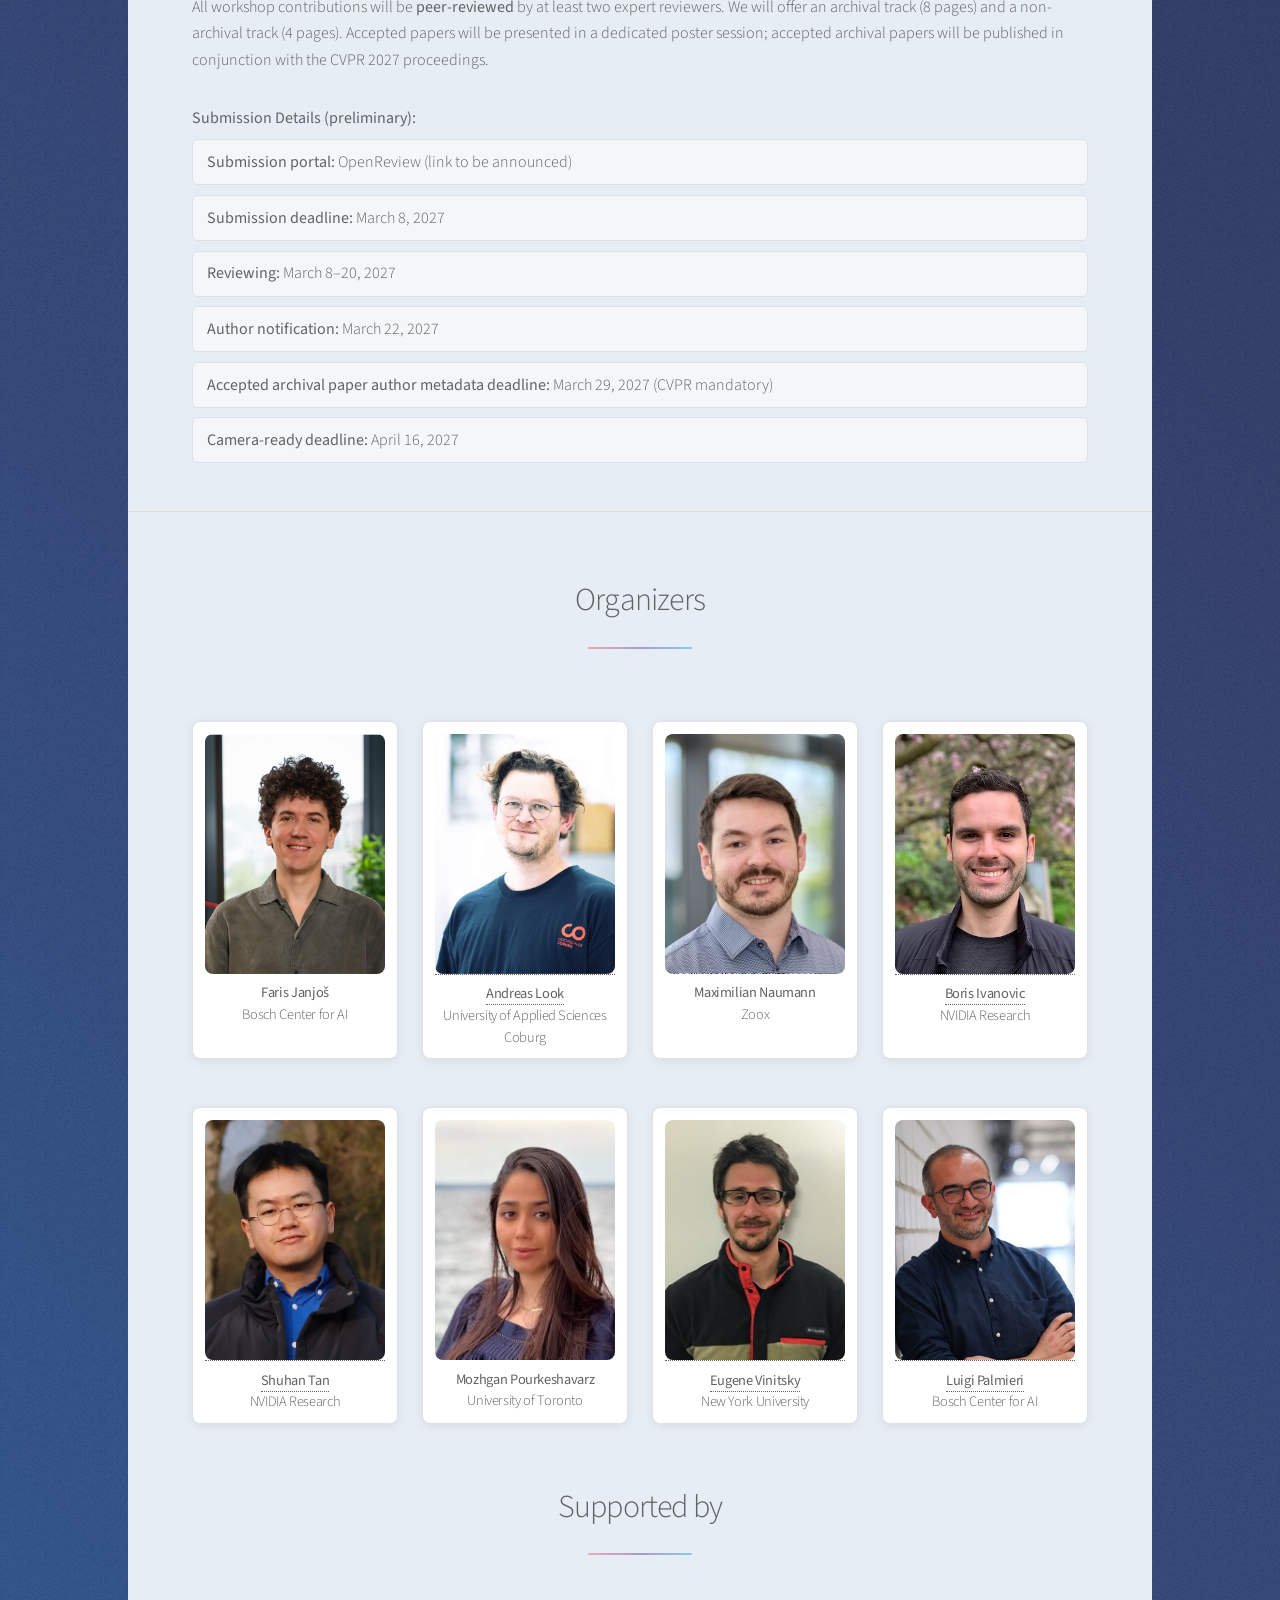
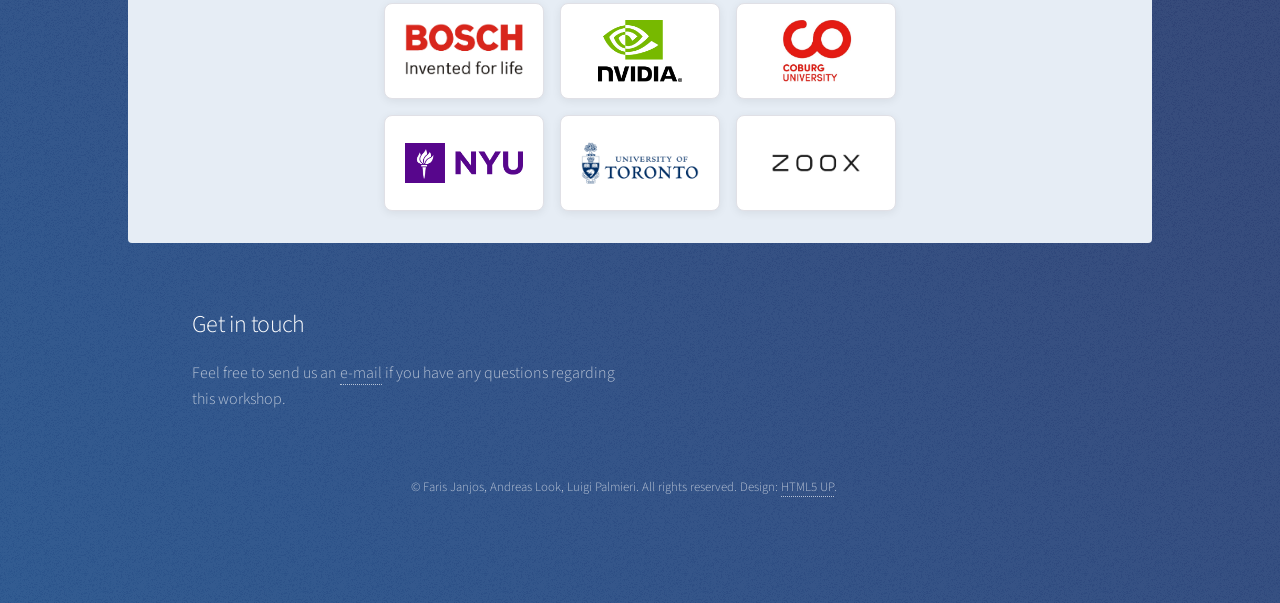
==== commit c8f4b9b4: "Update with final proposal content" ====
--- a/2027/index.html
+++ b/2027/index.html
@@ -146,9 +146,7 @@
 							<h2>Abstract</h2>
 						</header>
 						<p>
-							Robust autonomous systems, spanning driving, navigation, and robotic manipulation, require intelligent, human-like, and safe decision making. While end-to-end models imitate expert data, (self-play) reinforcement learning (RL) enables diverse skill discovery and robust out-of-distribution performance without demonstrations.
-							This zero-shot behavior substrate is facilitated by GPU-accelerated multi-agent training at scale. Similarly, Vision-Language-Action models and World Models provide a complementary substrate of semantic understanding and predictive reasoning.
-							Despite shared methodologies, cross-domain synergies in emergent behavior learning remain under-explored. This workshop unites leading researchers to discuss core developments, bridge autonomous driving and robotics, and challenge fundamental assumptions on the path to robust, generalizable Physical AI.
+							Robust autonomous systems, spanning driving, navigation, and robotic manipulation, require intelligent, human-like, and safe decision making. While end-to-end models traditionally imitate expert data, (self-play) reinforcement learning (RL) enables diverse skill discovery and robust out-of-distribution performance without demonstrations. Facilitated by GPU-accelerated simulation, this zero-shot behavior substrate can now be directly distilled and grounded into end-to-end sensorimotor policies, visual world models, and Vision-Language-Action (VLA) architectures. Despite shared methodologies, cross-domain synergies in emergent behavior learning remain under-explored. This workshop unites leading researchers to discuss core developments, bridge autonomous driving and robotics, and challenge fundamental assumptions on the path to robust, generalizable Physical AI.
 						</p>
 					</div>
 				</div>
@@ -171,7 +169,7 @@
 					<header class="major special">
 						<h2>Invited Speakers</h2>
 					</header>
-					<p style="text-align: center;">Preliminary list.</p>
+					<p style="text-align: center;">Proposed invited speakers.</p>
 					<div class="box alt">
 						<div class="row gtr-uniform" style="margin-top: 1.5em;">
 							<div class="col-4">
@@ -331,7 +329,7 @@
 								<tr>
 									<td>17:15 - 17:45</td>
 									<td>Panel Discussion</td>
-									<td>Behavior learning: "Do we need expert data? Are foundational knowledge and RL simulation sufficient?"</td>
+									<td>Behavior learning: “Do we need expert data? Are foundational knowledge and RL simulation sufficient?”</td>
 								</tr>
 								<tr>
 									<td>17:45 - 18:00</td>
@@ -360,14 +358,16 @@
                     </header>
                     <p>
                         All workshop contributions will be <strong>peer-reviewed</strong> by at least two expert reviewers.
-                        Accepted papers will be presented in a dedicated poster session.
+                        We will offer an archival track (8 pages) and a non-archival track (4 pages). Accepted papers will be presented in a dedicated poster session; accepted archival papers will be published in conjunction with the CVPR 2027 proceedings.
                     </p>
                     <p style="margin-bottom: 0.5em"><strong>Submission Details (preliminary):</strong></p>
                     <ul style="display: grid; grid-template-columns: 1fr; gap: 0.6em; list-style: none; padding: 0; margin: 0 0 1em;">
-                        <li style="background: #f4f6f9; border: 1px solid #dde2ea; border-radius: 6px; padding: 0.55em 0.85em;"><strong>Submission portal:</strong> TBA</li>
-                        <li style="background: #f4f6f9; border: 1px solid #dde2ea; border-radius: 6px; padding: 0.55em 0.85em;"><strong>Submission deadline:</strong> TBA</li>
-                        <li style="background: #f4f6f9; border: 1px solid #dde2ea; border-radius: 6px; padding: 0.55em 0.85em;"><strong>Notification of acceptance:</strong> TBA</li>
-                        <li style="background: #f4f6f9; border: 1px solid #dde2ea; border-radius: 6px; padding: 0.55em 0.85em;"><strong>Camera-ready deadline:</strong> TBA</li>
+                        <li style="background: #f4f6f9; border: 1px solid #dde2ea; border-radius: 6px; padding: 0.55em 0.85em;"><strong>Submission portal:</strong> OpenReview (link to be announced)</li>
+                        <li style="background: #f4f6f9; border: 1px solid #dde2ea; border-radius: 6px; padding: 0.55em 0.85em;"><strong>Submission deadline:</strong> March 8, 2027</li>
+                        <li style="background: #f4f6f9; border: 1px solid #dde2ea; border-radius: 6px; padding: 0.55em 0.85em;"><strong>Reviewing:</strong> March 8–20, 2027</li>
+                        <li style="background: #f4f6f9; border: 1px solid #dde2ea; border-radius: 6px; padding: 0.55em 0.85em;"><strong>Author notification:</strong> March 22, 2027</li>
+                        <li style="background: #f4f6f9; border: 1px solid #dde2ea; border-radius: 6px; padding: 0.55em 0.85em;"><strong>Accepted archival paper author metadata deadline:</strong> March 29, 2027 (CVPR mandatory)</li>
+                        <li style="background: #f4f6f9; border: 1px solid #dde2ea; border-radius: 6px; padding: 0.55em 0.85em;"><strong>Camera-ready deadline:</strong> April 16, 2027</li>
                     </ul>
                 </div>
 			</section>
